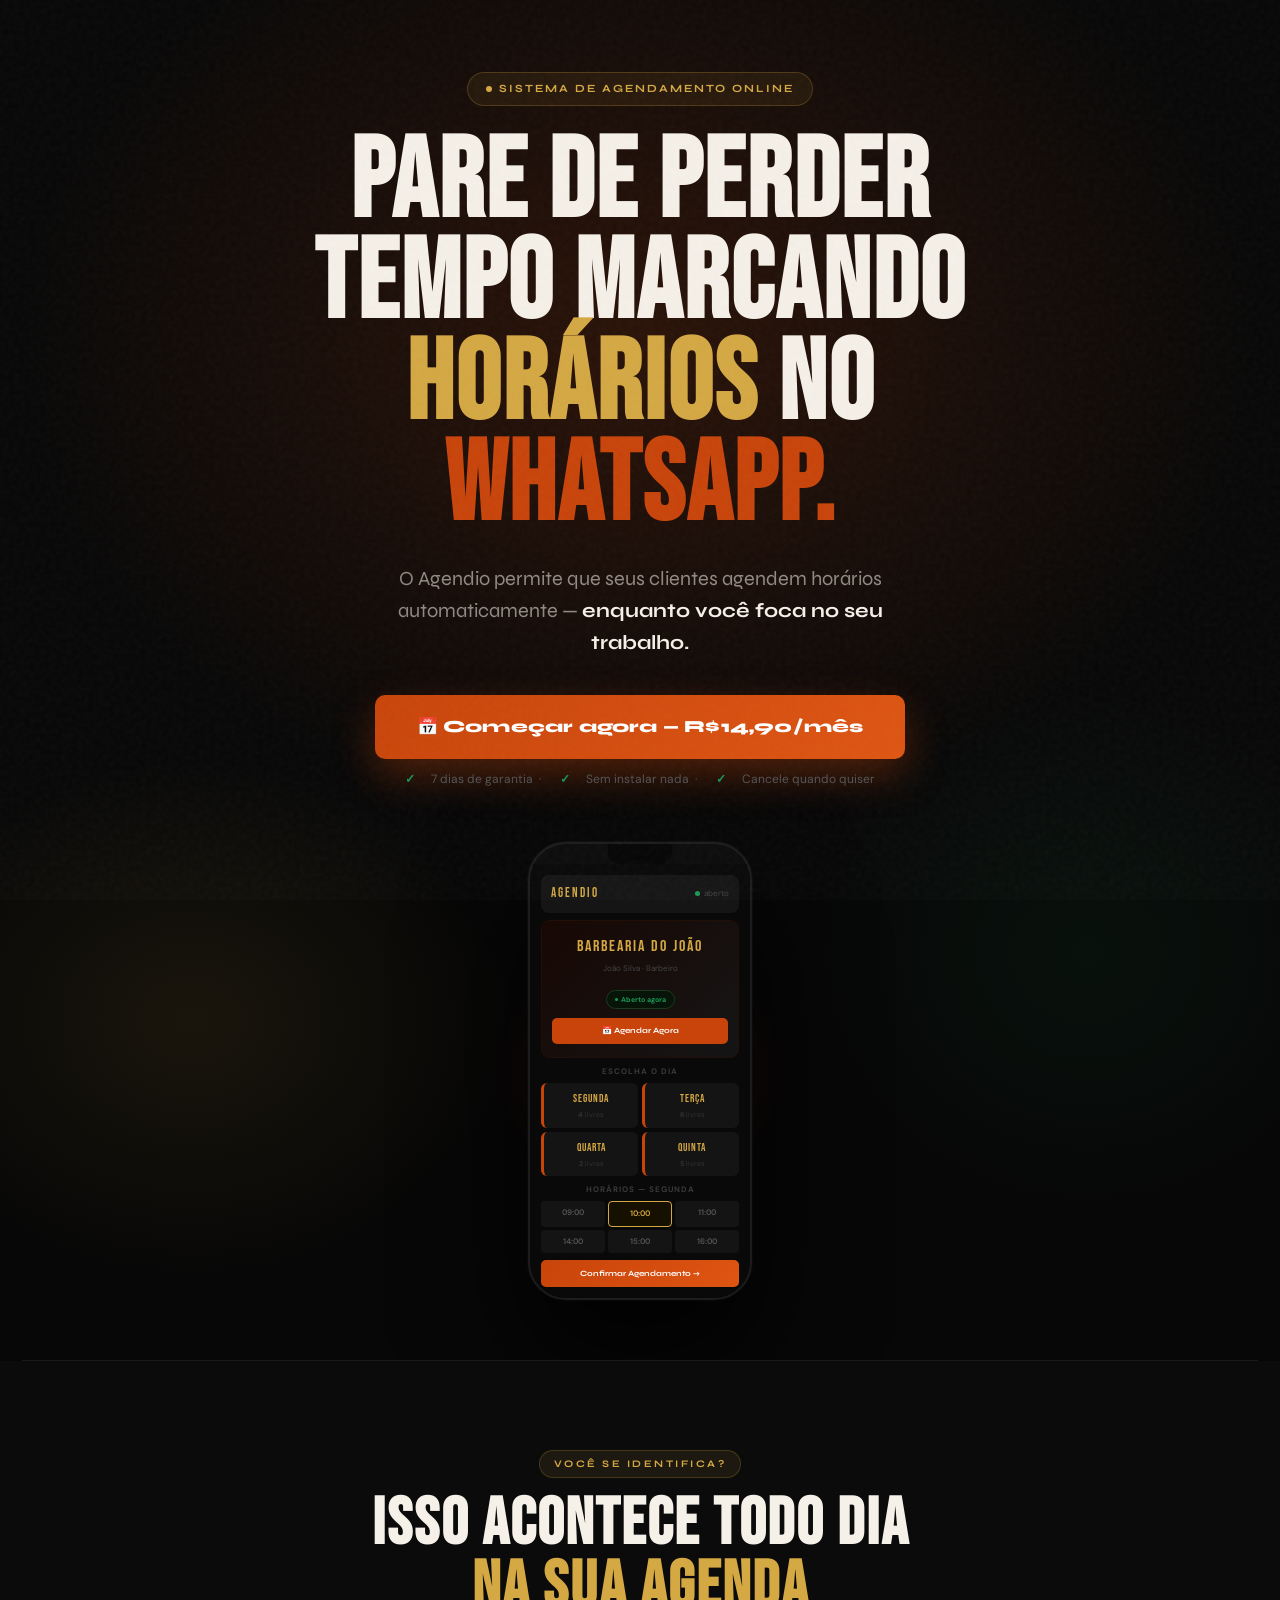
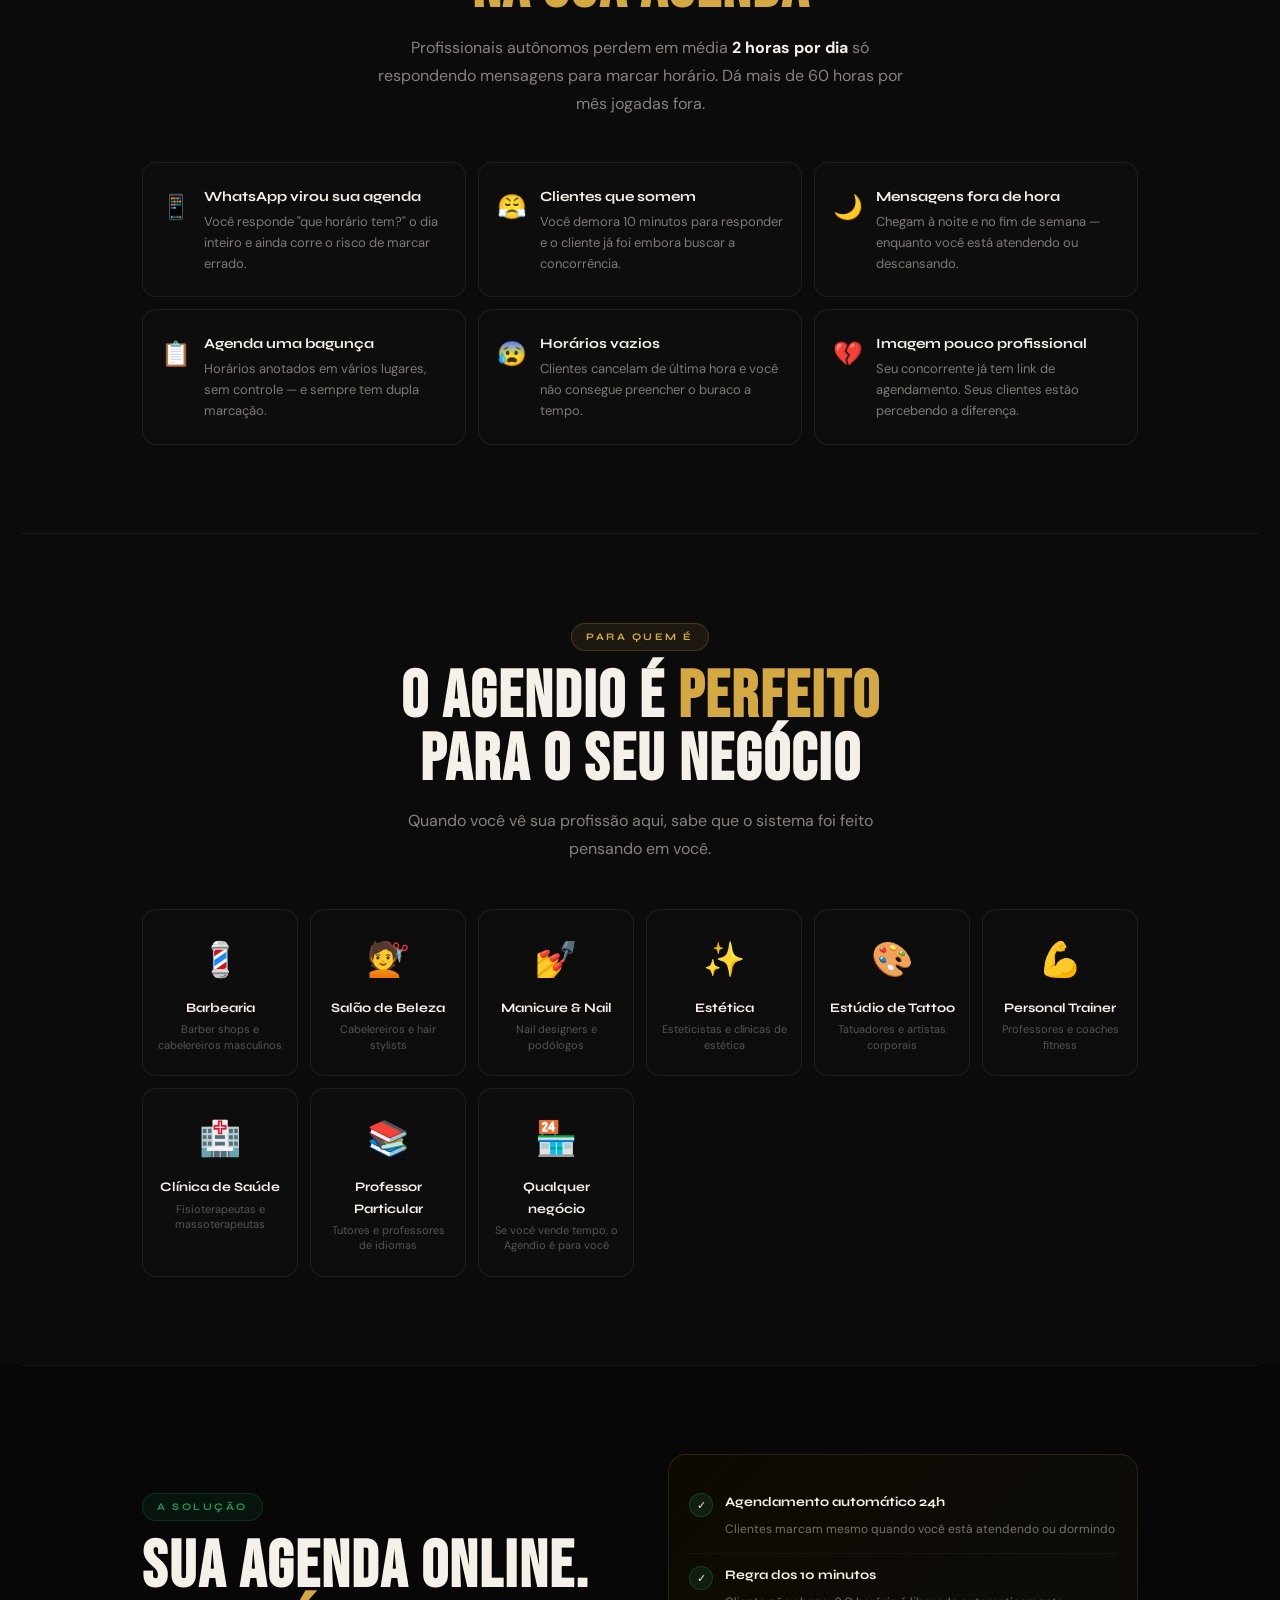
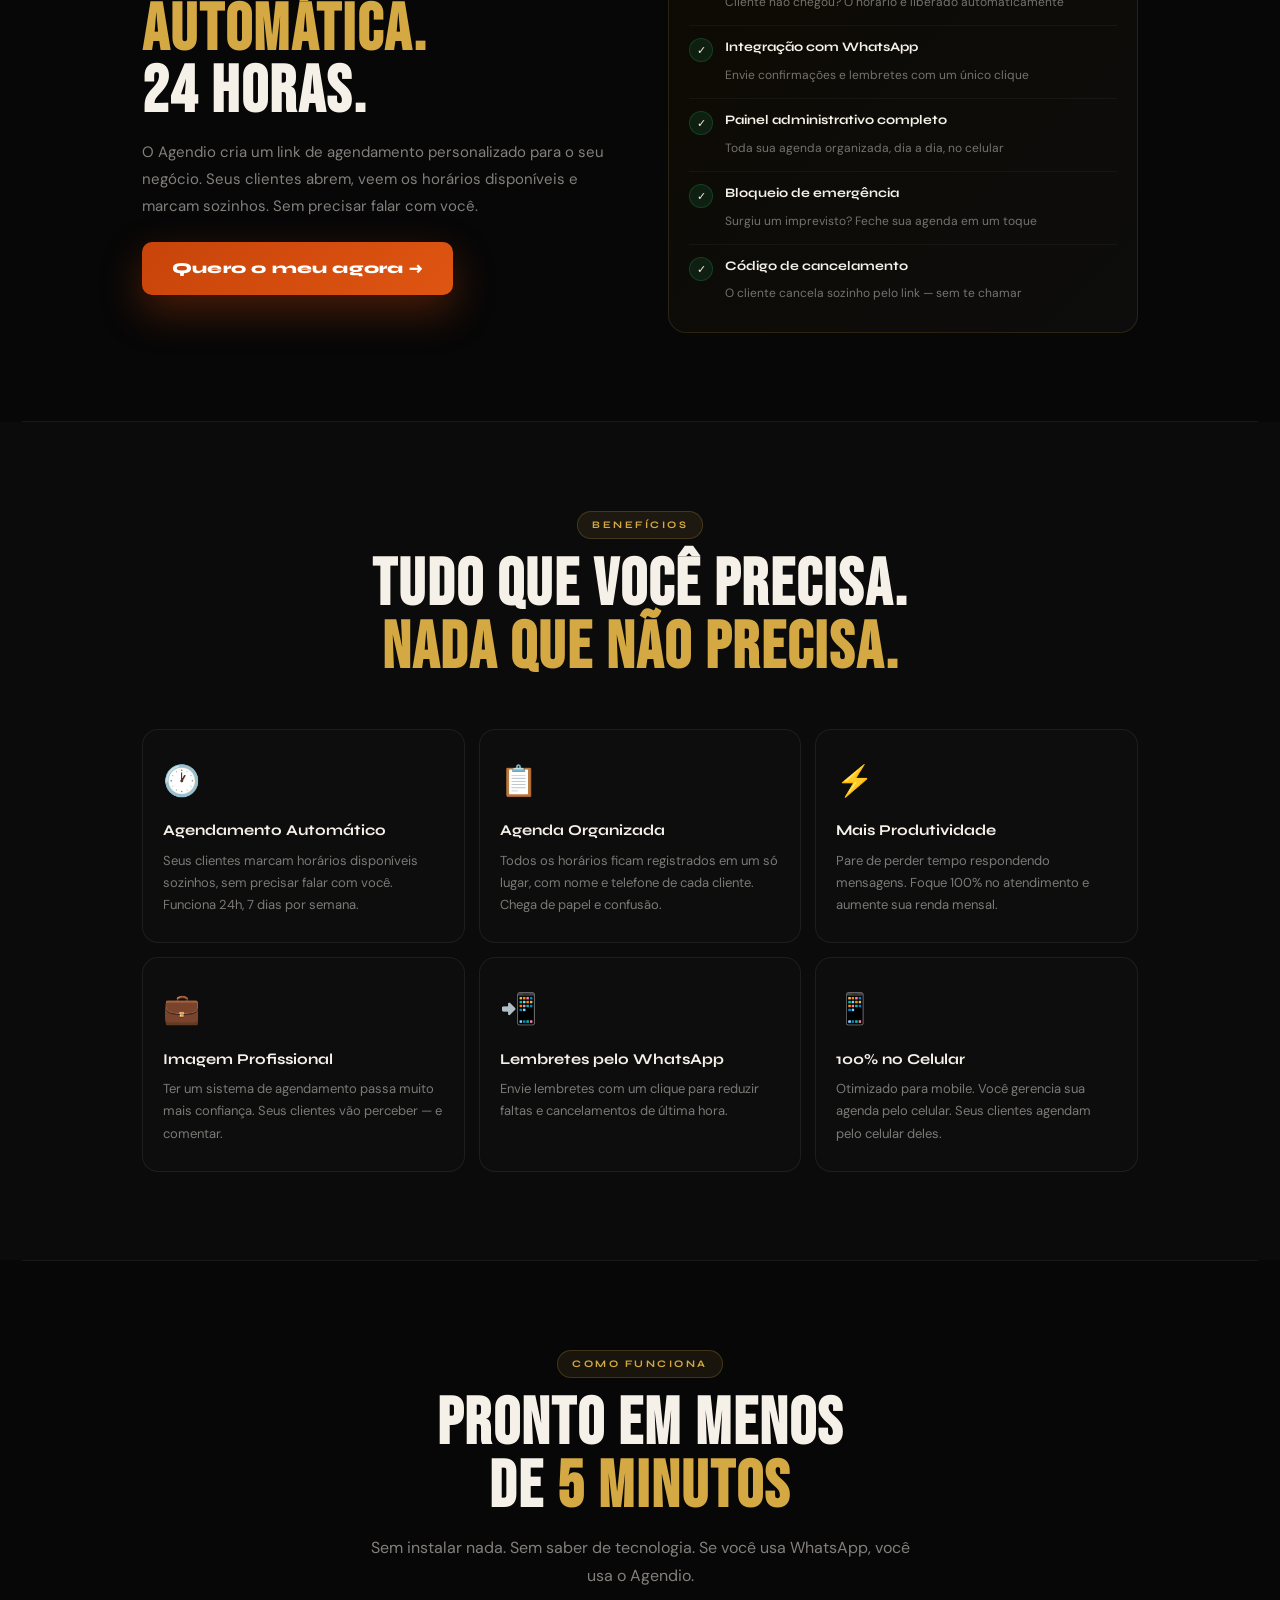
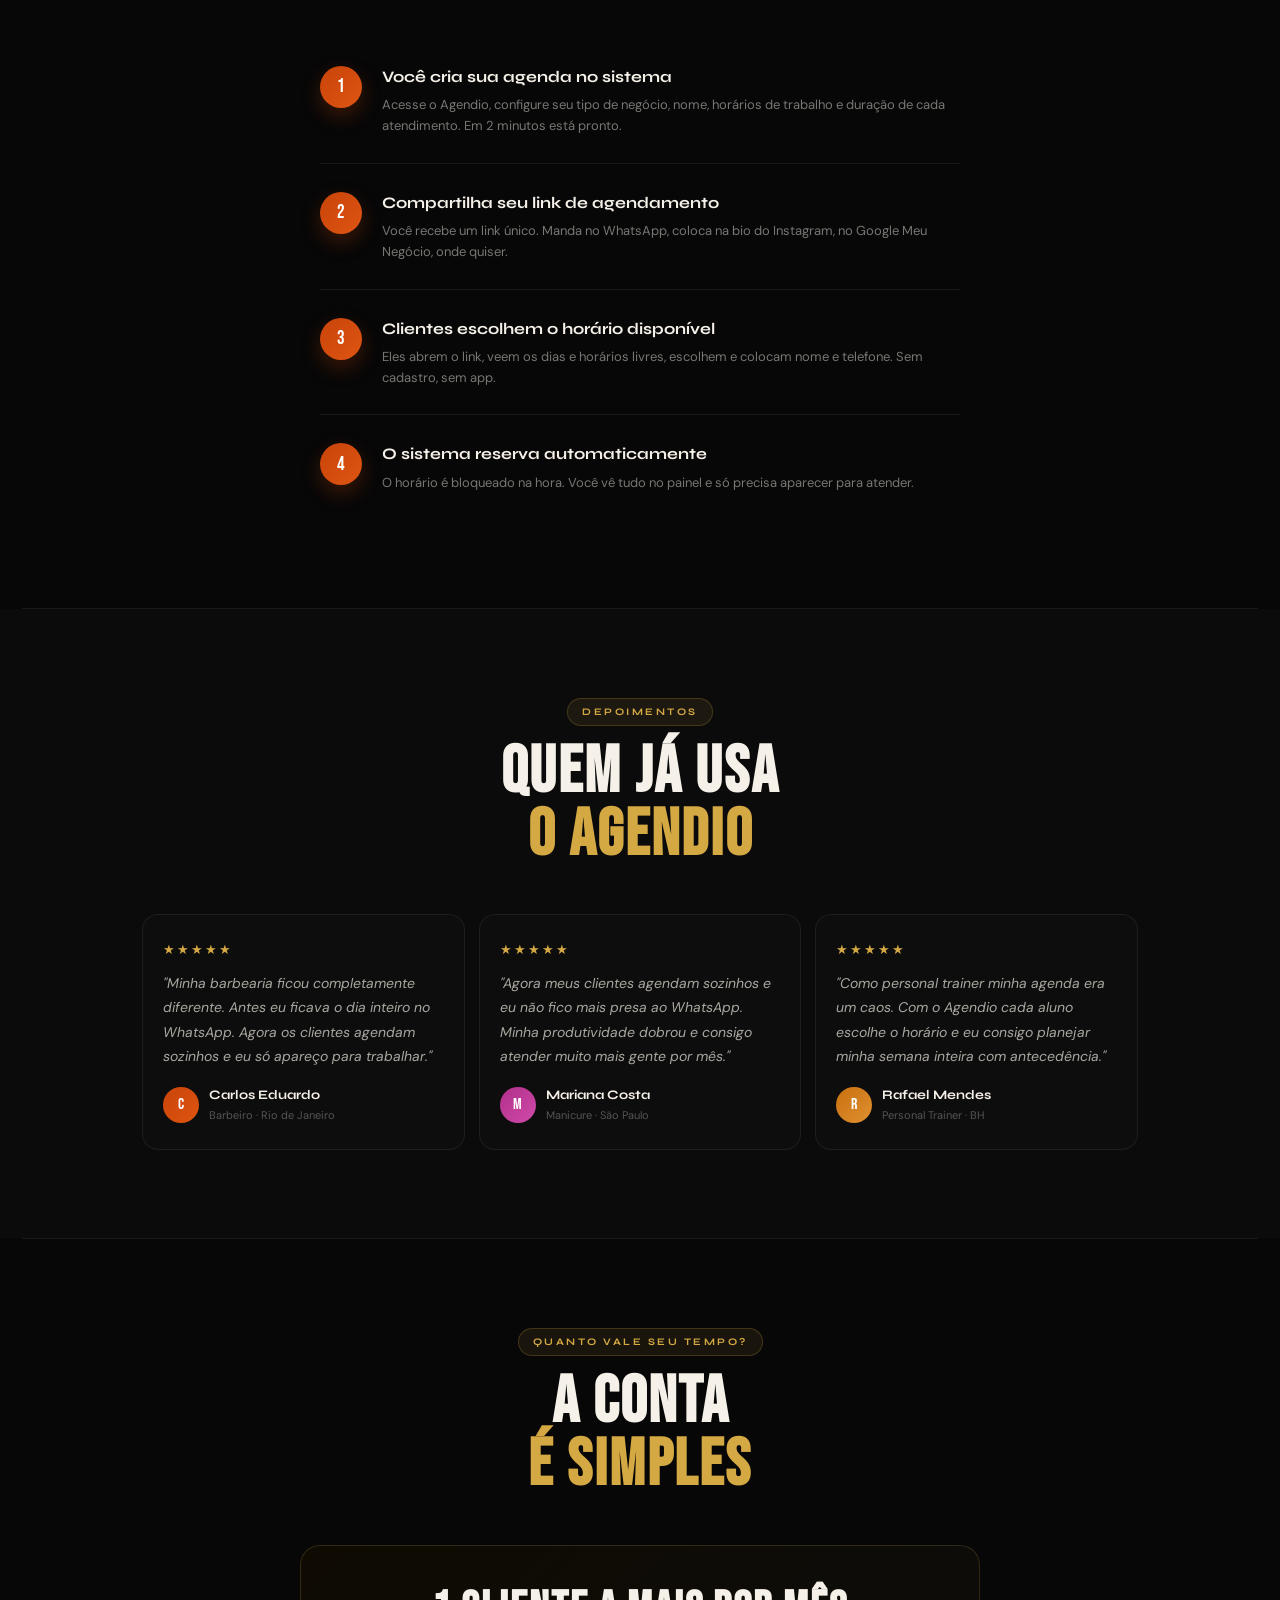
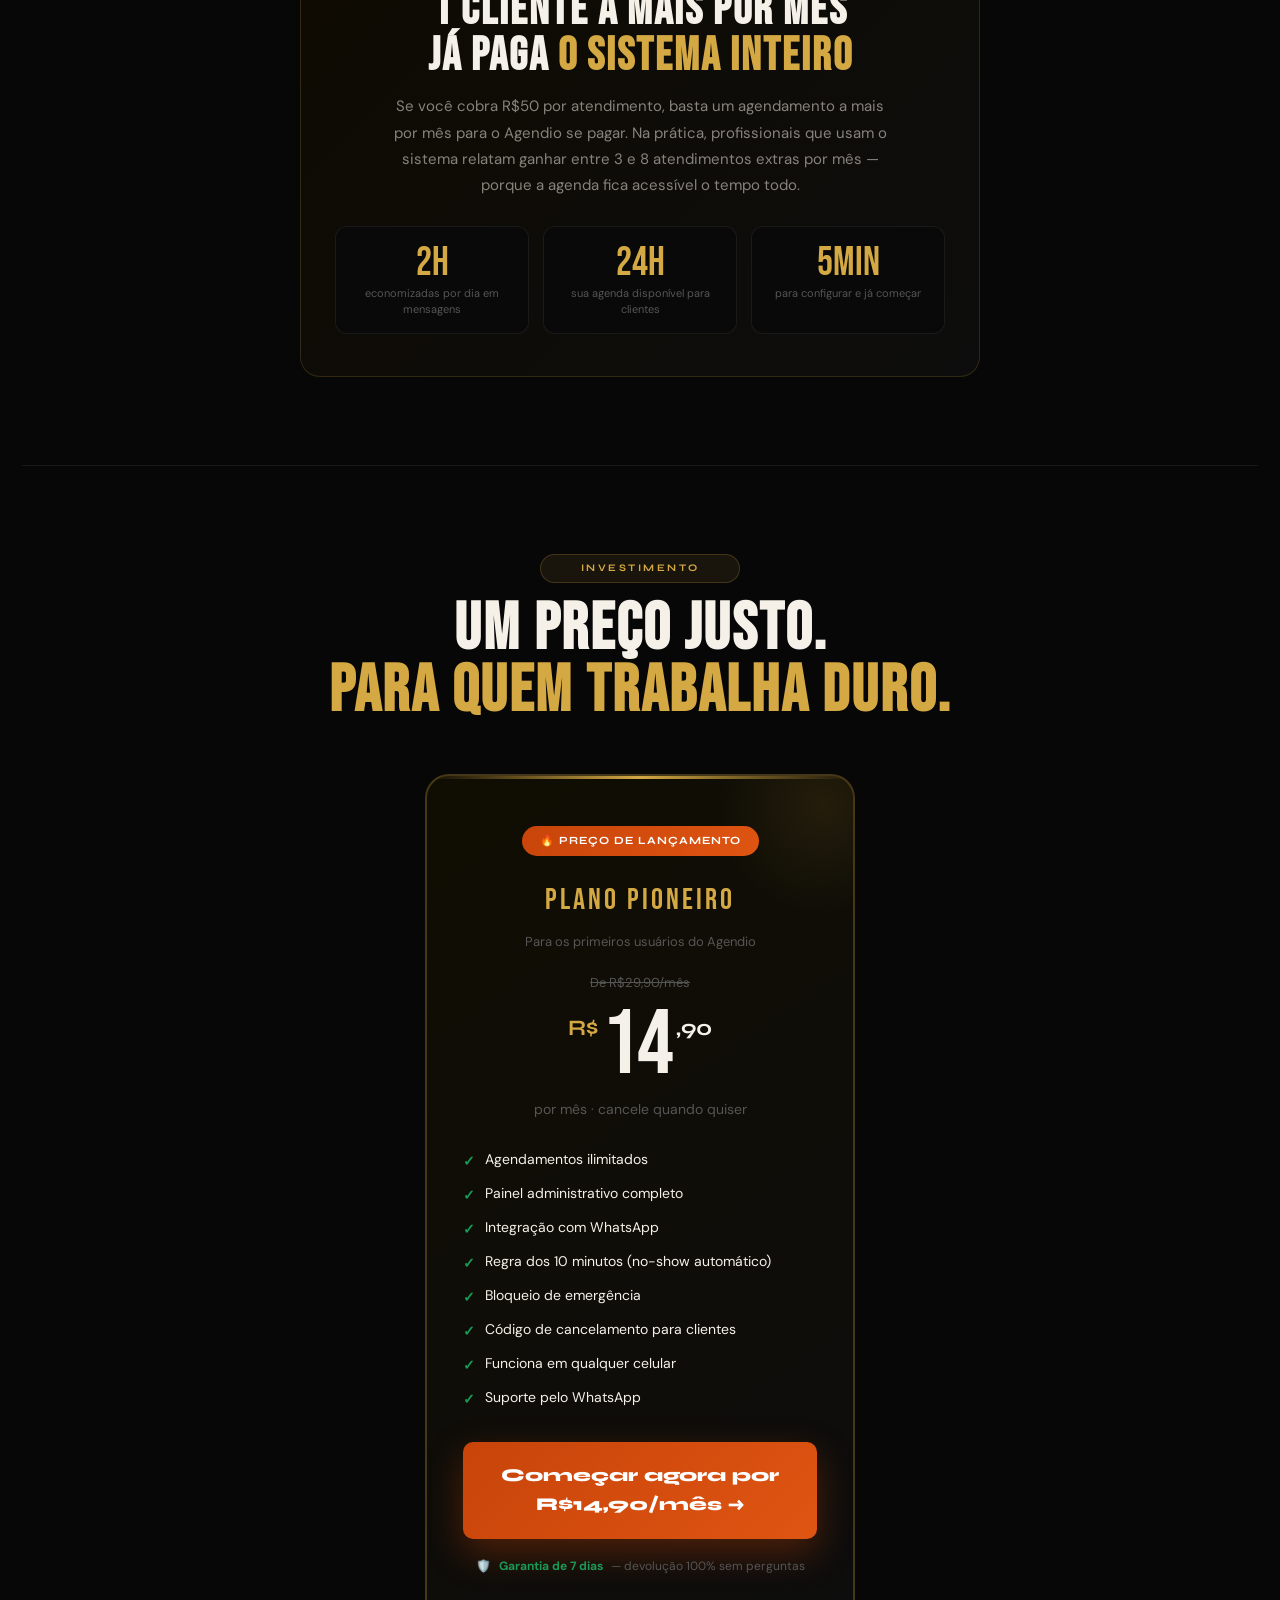
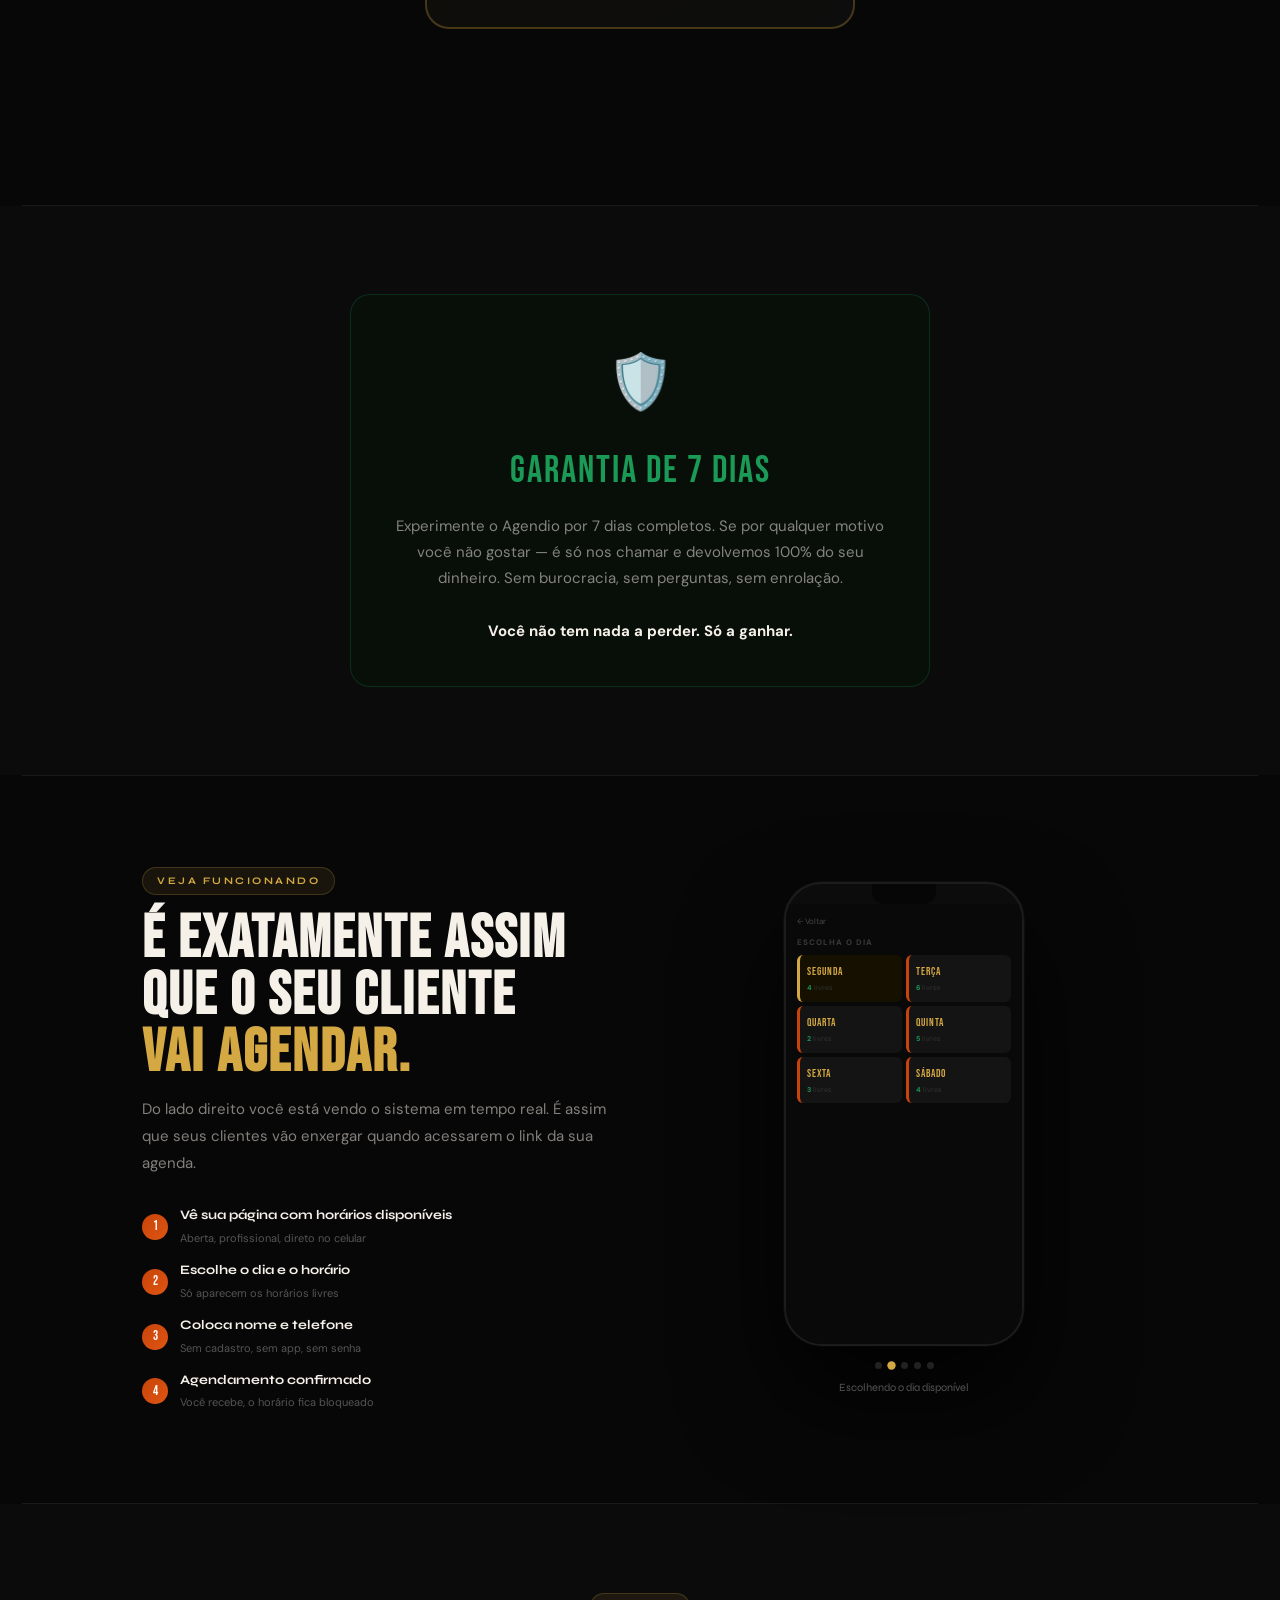
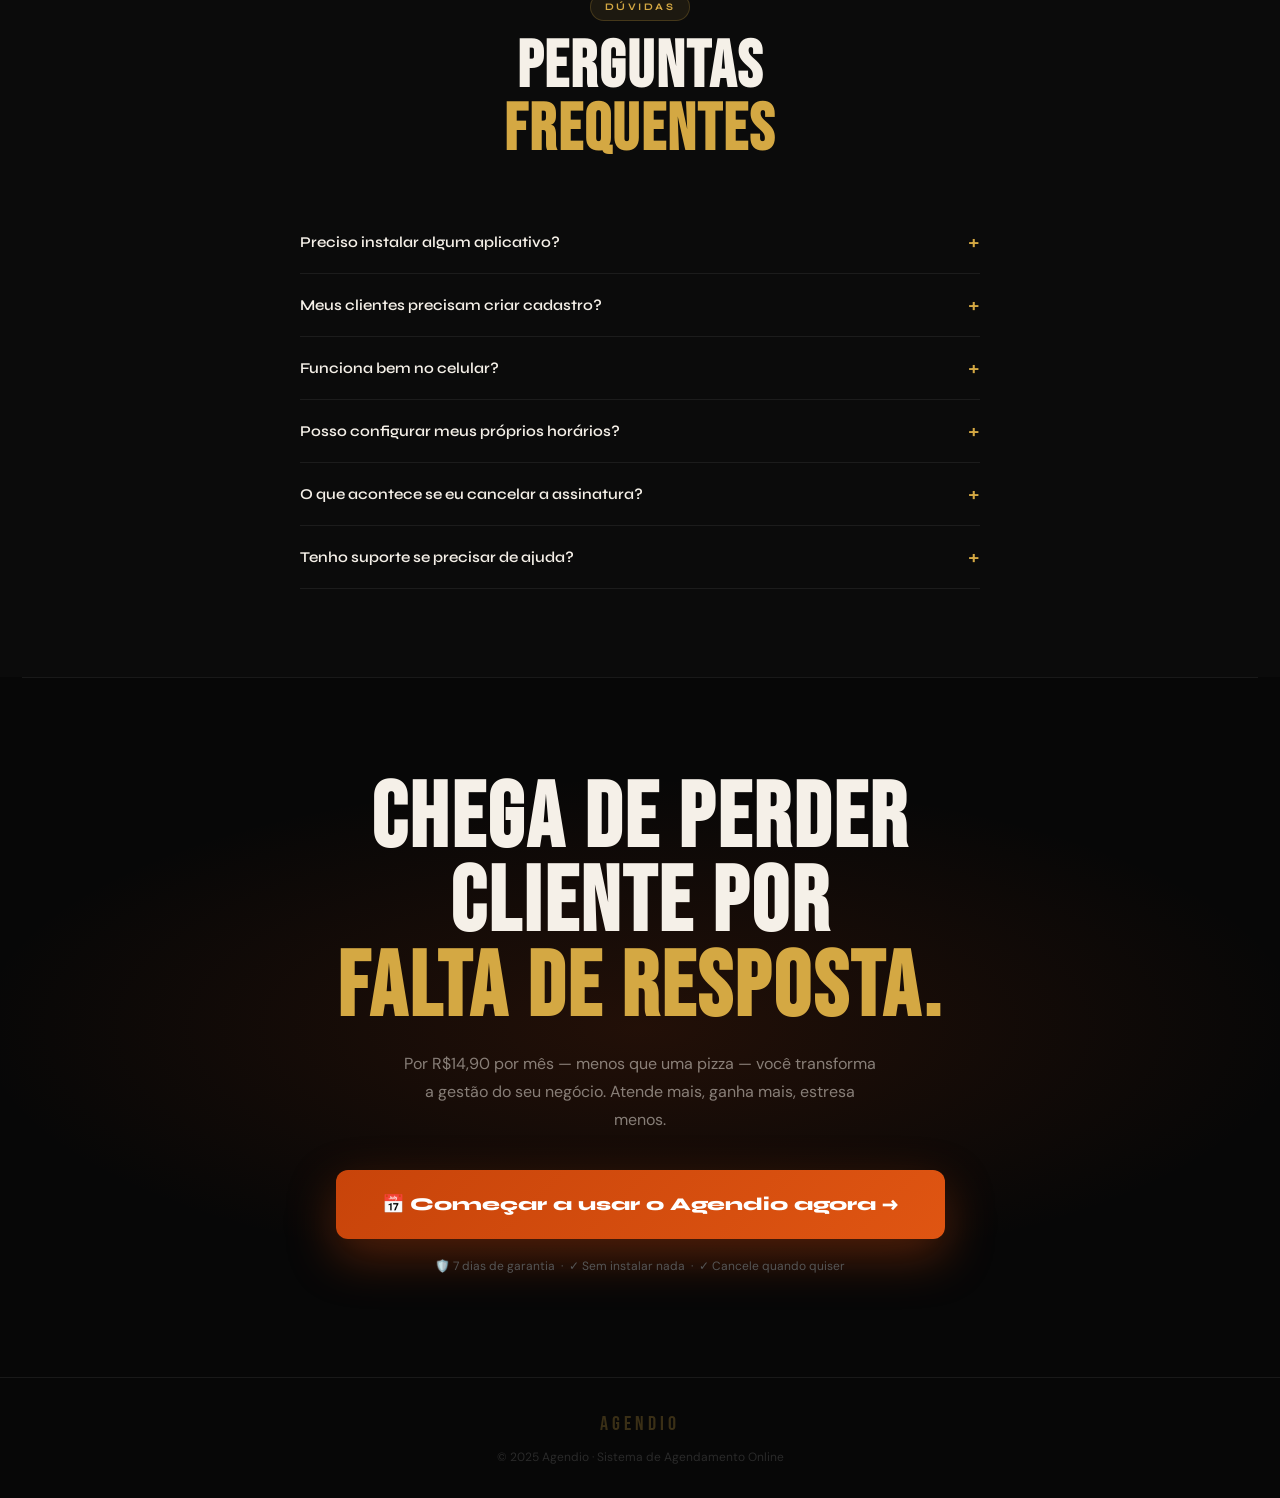
==== index.html @ 8060b711 "Add files via upload" ====
<!DOCTYPE html>
<html lang="pt-BR">
<head>
<meta charset="UTF-8">
<meta name="viewport" content="width=device-width, initial-scale=1.0">
<title>Agendio — Seus clientes agendam sozinhos. Você só atende.</title>
<meta name="description" content="Pare de perder tempo marcando horários no WhatsApp. O Agendio cria sua agenda online automática em minutos.">
<link rel="preconnect" href="https://fonts.googleapis.com">
<link rel="preconnect" href="https://fonts.gstatic.com" crossorigin>
<link href="https://fonts.googleapis.com/css2?family=Bebas+Neue&family=Syne:wght@400;600;700;800&family=DM+Sans:ital,wght@0,300;0,400;0,500;1,400&display=swap" rel="stylesheet">
<style>
/* ══════════════════════════════════════
   AGENDIO — Página de Vendas Kiwify
   Sem nav · Focada em conversão
   ══════════════════════════════════════ */
:root {
  --bg:    #070707;
  --bg2:   #0b0b0b;
  --white: #f5f0e8;
  --gold:  #d4a843;
  --rust:  #c8440a;
  --rust2: #df5512;
  --green: #1a9a56;
  --mid:   #555;
  --smoke: #101010;
  --border:rgba(255,255,255,.07);
}
*,*::before,*::after{box-sizing:border-box;margin:0;padding:0;}
html{scroll-behavior:smooth;}
body{
  font-family:'DM Sans',sans-serif;
  background:var(--bg);
  color:var(--white);
  overflow-x:hidden;
  line-height:1.65;
}

/* ── NOISE TEXTURE ── */
body::after{
  content:'';position:fixed;inset:0;
  background-image:url("data:image/svg+xml,%3Csvg viewBox='0 0 200 200' xmlns='http://www.w3.org/2000/svg'%3E%3Cfilter id='n'%3E%3CfeTurbulence type='fractalNoise' baseFrequency='.85' numOctaves='4' stitchTiles='stitch'/%3E%3C/filter%3E%3Crect width='100%25' height='100%25' filter='url(%23n)' opacity='.04'/%3E%3C/svg%3E");
  pointer-events:none;z-index:999;
}

/* ── SCROLL REVEAL ── */
.sr{opacity:0;transform:translateY(24px);transition:opacity .6s ease,transform .6s ease;}
.sr.on{opacity:1;transform:none;}
.sr-d1{transition-delay:.1s;}
.sr-d2{transition-delay:.2s;}
.sr-d3{transition-delay:.3s;}

/* ── HELPERS ── */
.c{max-width:1040px;margin:0 auto;padding:0 22px;}
.c-sm{max-width:680px;margin:0 auto;padding:0 22px;}
.divider{height:1px;background:var(--border);margin:0 22px;}
section{padding:88px 0;}
.tag{
  display:inline-block;
  font-family:'Syne',sans-serif;font-size:10px;font-weight:700;
  letter-spacing:2.5px;text-transform:uppercase;
  color:var(--gold);background:rgba(212,168,67,.09);
  border:1px solid rgba(212,168,67,.22);
  padding:5px 14px;border-radius:20px;margin-bottom:16px;
}
.tag.green{color:var(--green);background:rgba(26,154,86,.09);border-color:rgba(26,154,86,.22);}
h2.display{
  font-family:'Bebas Neue',sans-serif;
  font-size:clamp(38px,6.5vw,66px);
  letter-spacing:2px;line-height:.95;
  margin-bottom:14px;
}
h2.display em{color:var(--gold);font-style:normal;}
.sec-sub{
  font-size:16px;color:rgba(245,240,232,.52);
  line-height:1.75;max-width:540px;
}

/* ════════════════ HERO ════════════════ */
.hero{
  min-height:100vh;
  display:flex;flex-direction:column;
  align-items:center;justify-content:center;
  text-align:center;padding:72px 22px 60px;
  position:relative;overflow:hidden;
}
.hero-aura{
  position:absolute;inset:0;pointer-events:none;
  background:
    radial-gradient(ellipse 75% 55% at 50% 25%,rgba(200,68,10,.18) 0%,transparent 65%),
    radial-gradient(ellipse 45% 35% at 15% 75%,rgba(212,168,67,.09) 0%,transparent 55%),
    radial-gradient(ellipse 40% 35% at 85% 70%,rgba(26,154,86,.07) 0%,transparent 55%);
}
.hero-eyebrow{
  display:inline-flex;align-items:center;gap:7px;
  font-family:'Syne',sans-serif;font-size:11px;font-weight:700;
  letter-spacing:2px;text-transform:uppercase;color:var(--gold);
  background:rgba(212,168,67,.08);border:1px solid rgba(212,168,67,.24);
  padding:7px 18px;border-radius:30px;margin-bottom:28px;
  animation:fu .5s ease both;
}
.pulse-dot{width:6px;height:6px;border-radius:50%;background:var(--gold);animation:pd 1.6s ease-in-out infinite;}
@keyframes pd{0%,100%{opacity:1;transform:scale(1);}50%{opacity:.3;transform:scale(1.4);}}

.hero h1{
  font-family:'Bebas Neue',sans-serif;
  font-size:clamp(52px,11vw,112px);
  letter-spacing:2px;line-height:.9;
  margin-bottom:10px;
  animation:fu .5s .1s ease both;
}
.hero h1 .gold{color:var(--gold);}
.hero h1 .rust{color:var(--rust);}

.hero-sub{
  font-family:'Syne',sans-serif;
  font-size:clamp(15px,2.6vw,20px);
  color:rgba(245,240,232,.55);
  max-width:580px;margin:16px auto 36px;
  line-height:1.6;
  animation:fu .5s .2s ease both;
}

.cta-group{
  display:flex;flex-direction:column;align-items:center;gap:11px;
  animation:fu .5s .3s ease both;
}
.btn-main{
  display:inline-flex;align-items:center;gap:9px;
  background:linear-gradient(135deg,var(--rust),var(--rust2));
  color:#fff;border:none;padding:18px 42px;border-radius:10px;
  font-family:'Syne',sans-serif;font-size:17px;font-weight:800;
  cursor:pointer;text-decoration:none;transition:all .25s;
  box-shadow:0 16px 40px rgba(200,68,10,.35);letter-spacing:.2px;
}
.btn-main:hover{transform:translateY(-3px);box-shadow:0 24px 52px rgba(200,68,10,.45);}
.trust-row{
  display:flex;align-items:center;flex-wrap:wrap;justify-content:center;
  gap:6px 16px;font-size:12px;color:var(--mid);
}
.trust-row span{color:var(--green);font-weight:600;}

/* phone mockup */
.mockup-wrap{
  margin-top:52px;position:relative;
  animation:fu .6s .4s ease both;
}
.phone{
  width:224px;margin:0 auto;
  background:#0c0c0c;border-radius:38px;
  border:2px solid #1c1c1c;overflow:hidden;
  box-shadow:0 60px 120px rgba(0,0,0,.85),0 0 0 1px rgba(255,255,255,.04);
  position:relative;z-index:1;
  animation:float 4s ease-in-out infinite;
}
@keyframes float{0%,100%{transform:translateY(0);}50%{transform:translateY(-10px);}}
.p-notch{height:20px;background:#060606;border-radius:0 0 12px 12px;width:64px;margin:0 auto;}
.p-body{padding:11px;background:#090909;}
.p-head{background:#151515;border-radius:8px;padding:8px 10px;margin-bottom:7px;display:flex;justify-content:space-between;align-items:center;}
.p-logo{font-family:'Bebas Neue',sans-serif;font-size:13px;letter-spacing:2px;color:var(--gold);}
.p-status{display:flex;align-items:center;gap:4px;font-size:8px;color:#444;}
.p-sdot{width:5px;height:5px;border-radius:50%;background:var(--green);animation:pd 1.6s ease-in-out infinite;}
.p-hero{background:linear-gradient(135deg,#180804,#151515);border-radius:9px;padding:13px 10px;margin-bottom:7px;text-align:center;border:1px solid #221008;}
.p-shop{font-family:'Bebas Neue',sans-serif;font-size:16px;letter-spacing:2px;color:var(--gold);}
.p-name{font-size:8px;color:#444;margin:2px 0 8px;}
.p-badge{display:inline-flex;align-items:center;gap:3px;background:#071408;border:1px solid #1a3a20;color:var(--green);padding:3px 8px;border-radius:10px;font-size:7px;font-weight:700;margin-bottom:9px;}
.p-badge-dot{width:3px;height:3px;border-radius:50%;background:var(--green);}
.p-btn{background:var(--rust);color:#fff;border-radius:5px;padding:6px;font-size:8px;font-weight:700;text-align:center;font-family:'Syne',sans-serif;}
.p-label{font-size:8px;color:#3a3a3a;font-weight:700;letter-spacing:1px;margin-bottom:5px;}
.p-grid{display:grid;grid-template-columns:1fr 1fr;gap:4px;margin-bottom:7px;}
.p-day{background:#141414;border-radius:6px;padding:7px 6px;border-left:3px solid var(--rust);}
.p-day-name{font-family:'Bebas Neue',sans-serif;font-size:11px;letter-spacing:1px;color:var(--gold);}
.p-day-slots{font-size:7px;color:#333;margin-top:1px;}<br>.p-day-slots b{color:var(--green);}
.p-slots{display:grid;grid-template-columns:repeat(3,1fr);gap:3px;margin-bottom:7px;}
.p-slot{background:#141414;border-radius:4px;padding:5px 2px;text-align:center;font-size:8px;font-weight:600;color:#555;}
.p-slot.sel{border:1px solid var(--gold);color:var(--gold);background:#151000;}
.p-cta{background:linear-gradient(135deg,var(--rust),var(--rust2));color:#fff;border-radius:5px;padding:7px;font-size:8px;font-weight:700;text-align:center;font-family:'Syne',sans-serif;}
.mockup-glow{position:absolute;top:50%;left:50%;transform:translate(-50%,-50%);width:300px;height:300px;background:radial-gradient(circle,rgba(200,68,10,.18) 0%,transparent 70%);pointer-events:none;}
@keyframes fu{from{opacity:0;transform:translateY(22px);}to{opacity:1;transform:none;}}

/* ════════════════ PROBLEMA ════════════════ */
.prob{background:var(--bg2);}
.pain-grid{display:grid;grid-template-columns:repeat(auto-fit,minmax(290px,1fr));gap:12px;margin-top:44px;}
.pain-card{
  background:#0d0d0d;border:1px solid var(--border);border-radius:14px;
  padding:22px 18px;display:flex;align-items:flex-start;gap:13px;
  transition:all .3s;
}
.pain-card:hover{border-color:rgba(200,68,10,.25);transform:translateY(-2px);}
.pain-icon{font-size:24px;flex-shrink:0;margin-top:2px;}
.pain-title{font-family:'Syne',sans-serif;font-size:14px;font-weight:700;margin-bottom:4px;}
.pain-desc{font-size:13px;color:rgba(245,240,232,.48);line-height:1.6;}

/* ════════════════ SOLUÇÃO ════════════════ */
.sol-wrap{display:grid;grid-template-columns:1fr 1fr;gap:56px;align-items:center;}
.sol-card{background:linear-gradient(135deg,#0e0a02,#0d0d0d);border:1px solid rgba(212,168,67,.15);border-radius:18px;padding:26px 20px;}
.sol-row{display:flex;align-items:flex-start;gap:12px;padding:11px 0;border-bottom:1px solid rgba(255,255,255,.04);}
.sol-row:last-child{border:none;padding-bottom:0;}
.sol-check{width:24px;height:24px;border-radius:50%;background:rgba(26,154,86,.14);border:1px solid rgba(26,154,86,.28);display:flex;align-items:center;justify-content:center;font-size:11px;flex-shrink:0;margin-top:1px;}
.sol-item strong{display:block;font-family:'Syne',sans-serif;font-size:13px;font-weight:700;margin-bottom:2px;}
.sol-item span{font-size:12px;color:rgba(245,240,232,.45);line-height:1.5;}

/* ════════════════ BENEFÍCIOS ════════════════ */
.ben{background:var(--bg2);}
.ben-grid{display:grid;grid-template-columns:repeat(auto-fit,minmax(240px,1fr));gap:14px;margin-top:48px;}
.ben-card{
  background:#0d0d0d;border:1px solid var(--border);border-radius:16px;
  padding:26px 20px;transition:all .3s;position:relative;overflow:hidden;
}
.ben-card::before{content:'';position:absolute;top:0;left:0;right:0;height:2px;background:linear-gradient(90deg,transparent,var(--gold),transparent);opacity:0;transition:opacity .3s;}
.ben-card:hover::before{opacity:1;}
.ben-card:hover{transform:translateY(-4px);border-color:rgba(212,168,67,.15);}
.ben-icon{font-size:30px;margin-bottom:13px;}
.ben-title{font-family:'Syne',sans-serif;font-size:15px;font-weight:700;margin-bottom:7px;}
.ben-desc{font-size:13px;color:rgba(245,240,232,.48);line-height:1.7;}

/* ════════════════ COMO FUNCIONA ════════════════ */
.steps{display:flex;flex-direction:column;max-width:640px;margin:48px auto 0;}
.step{display:flex;gap:20px;padding:26px 0;border-bottom:1px solid var(--border);}
.step:last-child{border:none;}
.step-num{
  flex-shrink:0;width:42px;height:42px;border-radius:50%;
  background:linear-gradient(135deg,var(--rust),var(--rust2));
  display:flex;align-items:center;justify-content:center;
  font-family:'Bebas Neue',sans-serif;font-size:19px;color:#fff;
  box-shadow:0 8px 20px rgba(200,68,10,.28);margin-top:2px;
}
.step h4{font-family:'Syne',sans-serif;font-size:16px;font-weight:700;margin-bottom:5px;}
.step p{font-size:13px;color:rgba(245,240,232,.48);line-height:1.6;}

/* ════════════════ DEPOIMENTOS ════════════════ */
.dep{background:var(--bg2);}
.dep-grid{display:grid;grid-template-columns:repeat(auto-fit,minmax(268px,1fr));gap:14px;margin-top:46px;}
.dep-card{background:#0d0d0d;border:1px solid var(--border);border-radius:16px;padding:24px 20px;transition:all .25s;}
.dep-card:hover{border-color:rgba(212,168,67,.18);transform:translateY(-2px);}
.dep-stars{color:var(--gold);letter-spacing:2px;font-size:13px;margin-bottom:11px;}
.dep-text{font-size:14px;color:rgba(245,240,232,.68);line-height:1.75;margin-bottom:16px;font-style:italic;}
.dep-author{display:flex;align-items:center;gap:10px;}
.dep-avatar{width:36px;height:36px;border-radius:50%;display:flex;align-items:center;justify-content:center;font-family:'Bebas Neue',sans-serif;font-size:16px;color:#fff;flex-shrink:0;}
.dep-name{font-family:'Syne',sans-serif;font-size:13px;font-weight:700;}
.dep-job{font-size:11px;color:var(--mid);}

/* ════════════════ VALOR ════════════════ */
.val-box{
  background:linear-gradient(135deg,#0f0b02,#0d0d0d);
  border:1px solid rgba(212,168,67,.18);border-radius:20px;
  padding:42px 34px;max-width:680px;margin:48px auto 0;text-align:center;
}
.val-box h3{font-family:'Bebas Neue',sans-serif;font-size:clamp(28px,5vw,46px);letter-spacing:2px;line-height:1;margin-bottom:13px;}
.val-box h3 em{color:var(--gold);font-style:normal;}
.val-box p{font-size:15px;color:rgba(245,240,232,.52);line-height:1.75;max-width:500px;margin:0 auto;}
.val-stats{display:grid;grid-template-columns:repeat(3,1fr);gap:14px;margin-top:28px;}
.vstat{background:#090909;border:1px solid var(--border);border-radius:12px;padding:16px 10px;text-align:center;}
.vstat .n{font-family:'Bebas Neue',sans-serif;font-size:40px;color:var(--gold);line-height:1;}
.vstat .l{font-size:11px;color:var(--mid);margin-top:3px;line-height:1.4;}

/* ════════════════ PREÇO ════════════════ */
.price{text-align:center;}
.price-card{
  background:linear-gradient(145deg,#100d02,#0d0d0d);
  border:2px solid rgba(212,168,67,.28);border-radius:24px;
  padding:50px 36px;max-width:430px;margin:50px auto 0;
  position:relative;overflow:hidden;
}
.price-card::before{content:'';position:absolute;top:0;left:0;right:0;height:3px;background:linear-gradient(90deg,transparent,var(--gold),transparent);}
.price-card::after{content:'';position:absolute;top:-80px;right:-80px;width:220px;height:220px;border-radius:50%;background:radial-gradient(circle,rgba(212,168,67,.1) 0%,transparent 70%);}
.price-ribbon{
  display:inline-block;background:linear-gradient(135deg,var(--rust),var(--rust2));
  color:#fff;padding:6px 18px;border-radius:20px;
  font-family:'Syne',sans-serif;font-size:11px;font-weight:700;
  letter-spacing:1px;text-transform:uppercase;margin-bottom:20px;
  position:relative;z-index:1;
}
.price-name{font-family:'Bebas Neue',sans-serif;font-size:30px;letter-spacing:3px;color:var(--gold);margin-bottom:5px;position:relative;z-index:1;}
.price-desc{font-size:13px;color:var(--mid);margin-bottom:20px;position:relative;z-index:1;}
.price-old{font-size:13px;color:var(--mid);text-decoration:line-through;margin-bottom:6px;position:relative;z-index:1;}
.price-val{display:flex;align-items:flex-start;justify-content:center;gap:4px;margin-bottom:6px;position:relative;z-index:1;}
.price-cur{font-family:'Syne',sans-serif;font-size:22px;font-weight:700;color:var(--gold);margin-top:10px;}
.price-big{font-family:'Bebas Neue',sans-serif;font-size:92px;color:var(--white);line-height:1;letter-spacing:-2px;}
.price-dec{font-family:'Syne',sans-serif;font-size:22px;font-weight:700;color:var(--white);margin-top:10px;}
.price-period{font-size:14px;color:var(--mid);margin-bottom:28px;position:relative;z-index:1;}
.price-list{list-style:none;text-align:left;margin-bottom:32px;display:flex;flex-direction:column;gap:11px;position:relative;z-index:1;}
.price-list li{display:flex;align-items:flex-start;gap:10px;font-size:14px;line-height:1.5;}
.pcheck{color:var(--green);font-weight:700;flex-shrink:0;margin-top:2px;}
.btn-buy{
  display:block;width:100%;padding:19px;
  background:linear-gradient(135deg,var(--rust),var(--rust2));
  color:#fff;border:none;border-radius:10px;
  font-family:'Syne',sans-serif;font-size:18px;font-weight:800;
  cursor:pointer;text-decoration:none;transition:all .25s;
  box-shadow:0 14px 36px rgba(200,68,10,.35);text-align:center;
  position:relative;z-index:1;
}
.btn-buy:hover{transform:translateY(-3px);box-shadow:0 20px 48px rgba(200,68,10,.48);}
.price-guar{display:flex;align-items:center;justify-content:center;gap:8px;margin-top:18px;font-size:12px;color:var(--mid);position:relative;z-index:1;}
.price-guar b{color:var(--green);}

/* ════════════════ GARANTIA ════════════════ */
.guar-box{
  background:#080f09;border:1px solid rgba(26,154,86,.22);border-radius:20px;
  padding:42px 34px;max-width:580px;margin:0 auto;text-align:center;
}
.guar-icon{font-size:54px;margin-bottom:14px;}
.guar-title{font-family:'Bebas Neue',sans-serif;font-size:38px;letter-spacing:2px;color:var(--green);margin-bottom:10px;}
.guar-text{font-size:15px;color:rgba(245,240,232,.52);line-height:1.75;}

/* ════════════════ FAQ ════════════════ */
.faq{background:var(--bg2);}
.faq-list{max-width:680px;margin:48px auto 0;}
.faq-item{border-bottom:1px solid var(--border);}
.faq-q{
  width:100%;background:none;border:none;color:var(--white);
  font-family:'Syne',sans-serif;font-size:15px;font-weight:600;
  padding:20px 0;text-align:left;cursor:pointer;
  display:flex;justify-content:space-between;align-items:center;gap:16px;
}
.faq-ic{font-size:22px;color:var(--gold);flex-shrink:0;transition:transform .3s;line-height:1;}
.faq-q.open .faq-ic{transform:rotate(45deg);}
.faq-a{font-size:14px;color:rgba(245,240,232,.5);line-height:1.75;max-height:0;overflow:hidden;transition:max-height .35s ease,padding .35s;}
.faq-a.open{max-height:200px;padding-bottom:20px;}

/* ════════════════ CTA FINAL ════════════════ */
.final{
  padding:100px 22px;text-align:center;
  background:radial-gradient(ellipse 80% 55% at 50% 50%,rgba(200,68,10,.14) 0%,transparent 65%);
}
.final h2{font-family:'Bebas Neue',sans-serif;font-size:clamp(44px,9vw,92px);letter-spacing:3px;line-height:.92;margin-bottom:18px;}
.final h2 em{color:var(--gold);font-style:normal;display:block;}
.final p{font-size:16px;color:rgba(245,240,232,.5);max-width:480px;margin:0 auto 36px;line-height:1.75;}
.btn-final{
  display:inline-flex;align-items:center;gap:10px;
  background:linear-gradient(135deg,var(--rust),var(--rust2));
  color:#fff;border:none;padding:20px 46px;border-radius:12px;
  font-family:'Syne',sans-serif;font-size:18px;font-weight:800;
  cursor:pointer;text-decoration:none;transition:all .25s;
  box-shadow:0 18px 48px rgba(200,68,10,.38);
}
.btn-final:hover{transform:translateY(-3px);box-shadow:0 26px 60px rgba(200,68,10,.5);}
.final-trust{margin-top:18px;font-size:12px;color:var(--mid);}

/* ── FOOTER ── */
footer{border-top:1px solid var(--border);padding:30px 22px;text-align:center;}
.foot-logo{font-family:'Bebas Neue',sans-serif;font-size:20px;letter-spacing:4px;color:rgba(212,168,67,.25);margin-bottom:7px;}
footer p{font-size:12px;color:#2a2a2a;}

/* ── STICKY BOTTOM BAR (mobile) ── */
.sticky{
  display:none;
  position:fixed;bottom:0;left:0;right:0;z-index:500;
  background:rgba(7,7,7,.97);backdrop-filter:blur(14px);
  border-top:1px solid var(--border);
  padding:11px 18px;align-items:center;justify-content:space-between;gap:10px;
}
.sticky-left strong{display:block;font-family:'Syne',sans-serif;font-size:14px;color:var(--gold);}
.sticky-left span{font-size:11px;color:var(--mid);}
.sticky .btn-buy{width:auto;font-size:14px;padding:12px 22px;box-shadow:none;}

@media(max-width:780px){
  .sol-wrap{grid-template-columns:1fr;gap:30px;}
  .val-stats{grid-template-columns:1fr;}
  .sticky{display:flex;}
  .ben-grid{grid-template-columns:1fr;}
  .dep-grid{grid-template-columns:1fr;}
  .pain-grid{grid-template-columns:1fr;}
  section{padding:66px 0;}
  .price-card{padding:32px 18px;}
  .guar-box{padding:28px 18px;}
  .val-box{padding:28px 18px;}
  .hero{padding-bottom:96px;}
}
@media(max-width:480px){
  .val-stats{grid-template-columns:1fr 1fr;}
}

/* ════════════════ PARA QUEM É ════════════════ */
.forquem{background:var(--bg2);}
.forquem-grid{
  display:grid;grid-template-columns:repeat(auto-fit,minmax(150px,1fr));
  gap:12px;margin-top:46px;
}
.fq-card{
  background:#0d0d0d;border:1px solid var(--border);border-radius:14px;
  padding:22px 14px;text-align:center;
  transition:all .3s;cursor:default;position:relative;overflow:hidden;
}
.fq-card::before{
  content:'';position:absolute;inset:0;
  background:linear-gradient(135deg,rgba(212,168,67,.06),transparent);
  opacity:0;transition:opacity .3s;
}
.fq-card:hover::before{opacity:1;}
.fq-card:hover{border-color:rgba(212,168,67,.28);transform:translateY(-4px);}
.fq-icon{font-size:34px;margin-bottom:10px;}
.fq-label{font-family:'Syne',sans-serif;font-size:13px;font-weight:700;margin-bottom:3px;}
.fq-sub{font-size:11px;color:var(--mid);line-height:1.4;}

/* ════════════════ DEMO MOCKUP ════════════════ */
.demo{padding:90px 0;}
.demo-inner{
  display:grid;grid-template-columns:1fr 1fr;
  gap:60px;align-items:center;
}
.demo-text .tag{margin-bottom:16px;}
.demo-text h2{font-family:'Bebas Neue',sans-serif;font-size:clamp(36px,5.5vw,60px);letter-spacing:2px;line-height:.95;margin-bottom:14px;}
.demo-text h2 em{color:var(--gold);font-style:normal;}
.demo-text p{font-size:15px;color:rgba(245,240,232,.52);line-height:1.8;margin-bottom:28px;}
.demo-steps-mini{display:flex;flex-direction:column;gap:12px;}
.dsm{display:flex;align-items:center;gap:12px;font-size:13px;}
.dsm-num{
  flex-shrink:0;width:26px;height:26px;border-radius:50%;
  background:linear-gradient(135deg,var(--rust),var(--rust2));
  display:flex;align-items:center;justify-content:center;
  font-family:'Bebas Neue',sans-serif;font-size:13px;color:#fff;
}
.dsm-text strong{display:block;font-family:'Syne',sans-serif;font-size:13px;font-weight:700;}
.dsm-text span{font-size:11px;color:var(--mid);}

/* animated demo phone */
.demo-phone-wrap{position:relative;}
.demo-phone{
  width:240px;margin:0 auto;
  background:#0c0c0c;border-radius:38px;
  border:2px solid #1c1c1c;overflow:hidden;
  box-shadow:0 50px 100px rgba(0,0,0,.8),0 0 0 1px rgba(255,255,255,.04);
}
.demo-phone .p-notch{height:20px;background:#060606;border-radius:0 0 12px 12px;width:64px;margin:0 auto;}
.demo-phone .p-body{padding:11px;background:#090909;min-height:400px;position:relative;}

/* screens that animate in/out */
.dscreen{
  position:absolute;inset:11px;
  opacity:0;transition:opacity .5s ease;
  pointer-events:none;
}
.dscreen.active{opacity:1;pointer-events:auto;}

/* screen 1 — landing do cliente */
.ds1-head{background:#151515;border-radius:8px;padding:8px 10px;margin-bottom:8px;display:flex;justify-content:space-between;align-items:center;}
.ds1-logo{font-family:'Bebas Neue',sans-serif;font-size:13px;letter-spacing:2px;color:var(--gold);}
.ds1-hero{background:linear-gradient(135deg,#180804,#151515);border-radius:9px;padding:14px 10px;margin-bottom:8px;text-align:center;border:1px solid #220f08;}
.ds1-shop{font-family:'Bebas Neue',sans-serif;font-size:15px;letter-spacing:2px;color:var(--gold);}
.ds1-name{font-size:8px;color:#444;margin:2px 0 7px;}
.ds1-open{display:inline-flex;align-items:center;gap:3px;background:#071408;border:1px solid #1a3a20;color:var(--green);padding:3px 8px;border-radius:10px;font-size:7px;font-weight:700;margin-bottom:8px;}
.ds1-open-dot{width:3px;height:3px;border-radius:50%;background:var(--green);animation:pd 1.6s ease-in-out infinite;}
.ds1-btn{background:var(--rust);color:#fff;border-radius:5px;padding:7px;font-size:9px;font-weight:700;text-align:center;font-family:'Syne',sans-serif;}
.ds1-strip{display:grid;grid-template-columns:repeat(3,1fr);gap:4px;margin-bottom:8px;}
.ds1-strip-item{background:#111;border-radius:5px;padding:5px 3px;text-align:center;}
.ds1-strip-day{font-size:8px;font-weight:700;color:var(--white);margin-bottom:1px;}
.ds1-strip-cnt{font-size:7px;color:#444;}

/* screen 2 — escolha do dia */
.ds2-label{font-size:8px;color:#3a3a3a;font-weight:700;letter-spacing:1px;margin-bottom:6px;}
.ds2-grid{display:grid;grid-template-columns:1fr 1fr;gap:4px;margin-bottom:8px;}
.ds2-day{background:#141414;border-radius:6px;padding:8px 7px;border-left:3px solid var(--rust);}
.ds2-day.highlight{border-color:var(--gold);background:#151000;}
.ds2-day-name{font-family:'Bebas Neue',sans-serif;font-size:11px;letter-spacing:1px;color:var(--gold);}
.ds2-day-cnt{font-size:7px;color:#333;margin-top:1px;}
.ds2-day-cnt b{color:var(--green);}

/* screen 3 — escolha do horário */
.ds3-back{font-size:8px;color:#444;margin-bottom:6px;}
.ds3-title{font-family:'Bebas Neue',sans-serif;font-size:13px;letter-spacing:1px;color:var(--gold);margin-bottom:5px;}
.ds3-grid{display:grid;grid-template-columns:repeat(3,1fr);gap:3px;margin-bottom:7px;}
.ds3-slot{background:#141414;border-radius:4px;padding:6px 2px;text-align:center;font-size:8px;font-weight:600;color:#555;transition:all .3s;}
.ds3-slot.sel{border:1px solid var(--gold);color:var(--gold);background:#151000;}
.ds3-slot.pulse-sel{animation:slot-pulse .6s ease;}
@keyframes slot-pulse{0%{transform:scale(1);}50%{transform:scale(1.1);}100%{transform:scale(1);}}
.ds3-btn{background:linear-gradient(135deg,var(--rust),var(--rust2));color:#fff;border-radius:5px;padding:7px;font-size:9px;font-weight:700;text-align:center;font-family:'Syne',sans-serif;}

/* screen 4 — formulário */
.ds4-back{font-size:8px;color:#444;margin-bottom:6px;}
.ds4-summary{background:#151515;border-left:3px solid var(--rust);border-radius:5px;padding:7px 8px;margin-bottom:9px;font-size:8px;line-height:1.7;color:#888;}
.ds4-summary b{color:var(--white);}
.ds4-field{margin-bottom:7px;}
.ds4-label{font-size:7px;color:#444;text-transform:uppercase;letter-spacing:1px;margin-bottom:3px;}
.ds4-input{background:#151515;border:1px solid #2a2a2a;border-radius:4px;padding:6px 7px;font-size:8px;color:var(--white);width:100%;}
.ds4-input.filled{border-color:rgba(212,168,67,.4);color:var(--white);}
.ds4-btn{background:linear-gradient(135deg,var(--rust),var(--rust2));color:#fff;border-radius:5px;padding:7px;font-size:9px;font-weight:700;text-align:center;font-family:'Syne',sans-serif;margin-top:4px;}

/* screen 5 — sucesso */
.ds5-icon{text-align:center;font-size:32px;margin:10px 0 6px;}
.ds5-title{font-family:'Bebas Neue',sans-serif;font-size:18px;letter-spacing:2px;text-align:center;margin-bottom:3px;}
.ds5-sub{font-size:8px;color:#555;text-align:center;margin-bottom:10px;}
.ds5-card{background:#0f1a12;border:1px solid rgba(26,154,86,.25);border-radius:7px;padding:9px 10px;}
.ds5-row{display:flex;justify-content:space-between;padding:4px 0;border-bottom:1px solid #1a1a1a;font-size:8px;}
.ds5-row:last-child{border:none;}
.ds5-row span:first-child{color:#444;}
.ds5-row span:last-child{font-weight:700;}
.ds5-code-box{background:#0a0a0a;border:1px solid #222;border-radius:5px;padding:7px;text-align:center;margin-top:9px;}
.ds5-code{font-family:'Bebas Neue',sans-serif;font-size:22px;letter-spacing:5px;color:var(--gold);}
.ds5-code-label{font-size:7px;color:#333;}

/* progress dots */
.demo-dots{display:flex;justify-content:center;gap:6px;margin-top:16px;}
.demo-dot{width:7px;height:7px;border-radius:50%;background:#222;transition:all .3s;cursor:pointer;}
.demo-dot.active{background:var(--gold);transform:scale(1.2);}

/* screen label */
.demo-screen-label{
  text-align:center;margin-top:10px;
  font-size:11px;color:var(--mid);font-family:'Syne',sans-serif;
  min-height:16px;transition:all .3s;
}

@media(max-width:780px){
  .demo-inner{grid-template-columns:1fr;gap:32px;}
  .demo-phone{width:210px;}
  .forquem-grid{grid-template-columns:repeat(3,1fr);}
}
@media(max-width:420px){
  .forquem-grid{grid-template-columns:repeat(2,1fr);}
}
</style>
</head>
<body>

<!-- ══════════════════════════
     1. HERO
══════════════════════════ -->
<section class="hero">
  <div class="hero-aura"></div>

  <div class="hero-eyebrow">
    <div class="pulse-dot"></div>
    Sistema de agendamento online
  </div>

  <h1>
    Pare de perder<br>
    tempo marcando<br>
    <span class="gold">horários</span> no<br>
    <span class="rust">WhatsApp.</span>
  </h1>

  <p class="hero-sub">
    O Agendio permite que seus clientes agendem horários automaticamente — <strong style="color:var(--white);">enquanto você foca no seu trabalho.</strong>
  </p>

  <div class="cta-group">
    <a href="https://pay.kiwify.com.br/oRpQmq7" class="btn-main">
      📅 Começar agora — R$14,90/mês
    </a>
    <div class="trust-row">
      <span>✓</span> 7 dias de garantia
      &nbsp;·&nbsp;
      <span>✓</span> Sem instalar nada
      &nbsp;·&nbsp;
      <span>✓</span> Cancele quando quiser
    </div>
  </div>

  <!-- Mockup -->
  <div class="mockup-wrap">
    <div class="mockup-glow"></div>
    <div class="phone">
      <div class="p-notch"></div>
      <div class="p-body">
        <div class="p-head">
          <div class="p-logo">Agendio</div>
          <div class="p-status"><div class="p-sdot"></div>aberto</div>
        </div>
        <div class="p-hero">
          <div class="p-shop">Barbearia do João</div>
          <div class="p-name">João Silva · Barbeiro</div>
          <div class="p-badge"><div class="p-badge-dot"></div>Aberto agora</div>
          <div class="p-btn">📅 Agendar Agora</div>
        </div>
        <div class="p-label">ESCOLHA O DIA</div>
        <div class="p-grid">
          <div class="p-day"><div class="p-day-name">Segunda</div><div class="p-day-slots"><b>4</b> livres</div></div>
          <div class="p-day"><div class="p-day-name">Terça</div><div class="p-day-slots"><b>6</b> livres</div></div>
          <div class="p-day"><div class="p-day-name">Quarta</div><div class="p-day-slots"><b>2</b> livres</div></div>
          <div class="p-day"><div class="p-day-name">Quinta</div><div class="p-day-slots"><b>5</b> livres</div></div>
        </div>
        <div class="p-label">HORÁRIOS — SEGUNDA</div>
        <div class="p-slots">
          <div class="p-slot">09:00</div>
          <div class="p-slot sel">10:00</div>
          <div class="p-slot">11:00</div>
          <div class="p-slot">14:00</div>
          <div class="p-slot">15:00</div>
          <div class="p-slot">16:00</div>
        </div>
        <div class="p-cta">Confirmar Agendamento →</div>
      </div>
    </div>
  </div>
</section>

<div class="divider"></div>

<!-- ══════════════════════════
     2. PROBLEMA
══════════════════════════ -->
<section class="prob">
  <div class="c">
    <div class="sr" style="text-align:center;">
      <div class="tag">Você se identifica?</div>
      <h2 class="display">Isso acontece todo dia<br><em>na sua agenda</em></h2>
      <p class="sec-sub" style="margin:0 auto 0;">Profissionais autônomos perdem em média <strong style="color:var(--white);">2 horas por dia</strong> só respondendo mensagens para marcar horário. Dá mais de 60 horas por mês jogadas fora.</p>
    </div>
    <div class="pain-grid">
      <div class="pain-card sr sr-d1">
        <div class="pain-icon">📱</div>
        <div>
          <div class="pain-title">WhatsApp virou sua agenda</div>
          <div class="pain-desc">Você responde "que horário tem?" o dia inteiro e ainda corre o risco de marcar errado.</div>
        </div>
      </div>
      <div class="pain-card sr sr-d2">
        <div class="pain-icon">😤</div>
        <div>
          <div class="pain-title">Clientes que somem</div>
          <div class="pain-desc">Você demora 10 minutos para responder e o cliente já foi embora buscar a concorrência.</div>
        </div>
      </div>
      <div class="pain-card sr sr-d3">
        <div class="pain-icon">🌙</div>
        <div>
          <div class="pain-title">Mensagens fora de hora</div>
          <div class="pain-desc">Chegam à noite e no fim de semana — enquanto você está atendendo ou descansando.</div>
        </div>
      </div>
      <div class="pain-card sr sr-d1">
        <div class="pain-icon">📋</div>
        <div>
          <div class="pain-title">Agenda uma bagunça</div>
          <div class="pain-desc">Horários anotados em vários lugares, sem controle — e sempre tem dupla marcação.</div>
        </div>
      </div>
      <div class="pain-card sr sr-d2">
        <div class="pain-icon">😰</div>
        <div>
          <div class="pain-title">Horários vazios</div>
          <div class="pain-desc">Clientes cancelam de última hora e você não consegue preencher o buraco a tempo.</div>
        </div>
      </div>
      <div class="pain-card sr sr-d3">
        <div class="pain-icon">💔</div>
        <div>
          <div class="pain-title">Imagem pouco profissional</div>
          <div class="pain-desc">Seu concorrente já tem link de agendamento. Seus clientes estão percebendo a diferença.</div>
        </div>
      </div>
    </div>
  </div>
</section>

<div class="divider"></div>

<!-- ══════════════════════════
     PARA QUEM É
══════════════════════════ -->
<section class="forquem">
  <div class="c">
    <div class="sr" style="text-align:center;">
      <div class="tag">Para quem é</div>
      <h2 class="display">O Agendio é <em>perfeito</em><br>para o seu negócio</h2>
      <p class="sec-sub" style="margin:0 auto;">Quando você vê sua profissão aqui, sabe que o sistema foi feito pensando em você.</p>
    </div>
    <div class="forquem-grid">
      <div class="fq-card sr sr-d1">
        <div class="fq-icon">💈</div>
        <div class="fq-label">Barbearia</div>
        <div class="fq-sub">Barber shops e cabelereiros masculinos</div>
      </div>
      <div class="fq-card sr sr-d2">
        <div class="fq-icon">💇</div>
        <div class="fq-label">Salão de Beleza</div>
        <div class="fq-sub">Cabelereiros e hair stylists</div>
      </div>
      <div class="fq-card sr sr-d3">
        <div class="fq-icon">💅</div>
        <div class="fq-label">Manicure & Nail</div>
        <div class="fq-sub">Nail designers e podólogos</div>
      </div>
      <div class="fq-card sr sr-d1">
        <div class="fq-icon">✨</div>
        <div class="fq-label">Estética</div>
        <div class="fq-sub">Esteticistas e clínicas de estética</div>
      </div>
      <div class="fq-card sr sr-d2">
        <div class="fq-icon">🎨</div>
        <div class="fq-label">Estúdio de Tattoo</div>
        <div class="fq-sub">Tatuadores e artistas corporais</div>
      </div>
      <div class="fq-card sr sr-d3">
        <div class="fq-icon">💪</div>
        <div class="fq-label">Personal Trainer</div>
        <div class="fq-sub">Professores e coaches fitness</div>
      </div>
      <div class="fq-card sr sr-d1">
        <div class="fq-icon">🏥</div>
        <div class="fq-label">Clínica de Saúde</div>
        <div class="fq-sub">Fisioterapeutas e massoterapeutas</div>
      </div>
      <div class="fq-card sr sr-d2">
        <div class="fq-icon">📚</div>
        <div class="fq-label">Professor Particular</div>
        <div class="fq-sub">Tutores e professores de idiomas</div>
      </div>
      <div class="fq-card sr sr-d3">
        <div class="fq-icon">🏪</div>
        <div class="fq-label">Qualquer negócio</div>
        <div class="fq-sub">Se você vende tempo, o Agendio é para você</div>
      </div>
    </div>
  </div>
</section>

<div class="divider"></div>

<!-- ══════════════════════════
     3. SOLUÇÃO
══════════════════════════ -->
<section>
  <div class="c">
    <div class="sol-wrap">
      <div class="sr">
        <div class="tag green">A solução</div>
        <h2 class="display">Sua agenda online.<br><em>Automática.</em><br>24 horas.</h2>
        <p style="font-size:15px;color:rgba(245,240,232,.52);line-height:1.8;margin-bottom:22px;">O Agendio cria um link de agendamento personalizado para o seu negócio. Seus clientes abrem, veem os horários disponíveis e marcam sozinhos. Sem precisar falar com você.</p>
        <a href="https://pay.kiwify.com.br/oRpQmq7" class="btn-main" style="font-size:15px;padding:14px 30px;display:inline-flex;">
          Quero o meu agora →
        </a>
      </div>
      <div class="sol-card sr">
        <div class="sol-row">
          <div class="sol-check">✓</div>
          <div class="sol-item">
            <strong>Agendamento automático 24h</strong>
            <span>Clientes marcam mesmo quando você está atendendo ou dormindo</span>
          </div>
        </div>
        <div class="sol-row">
          <div class="sol-check">✓</div>
          <div class="sol-item">
            <strong>Regra dos 10 minutos</strong>
            <span>Cliente não chegou? O horário é liberado automaticamente</span>
          </div>
        </div>
        <div class="sol-row">
          <div class="sol-check">✓</div>
          <div class="sol-item">
            <strong>Integração com WhatsApp</strong>
            <span>Envie confirmações e lembretes com um único clique</span>
          </div>
        </div>
        <div class="sol-row">
          <div class="sol-check">✓</div>
          <div class="sol-item">
            <strong>Painel administrativo completo</strong>
            <span>Toda sua agenda organizada, dia a dia, no celular</span>
          </div>
        </div>
        <div class="sol-row">
          <div class="sol-check">✓</div>
          <div class="sol-item">
            <strong>Bloqueio de emergência</strong>
            <span>Surgiu um imprevisto? Feche sua agenda em um toque</span>
          </div>
        </div>
        <div class="sol-row">
          <div class="sol-check">✓</div>
          <div class="sol-item">
            <strong>Código de cancelamento</strong>
            <span>O cliente cancela sozinho pelo link — sem te chamar</span>
          </div>
        </div>
      </div>
    </div>
  </div>
</section>

<div class="divider"></div>

<!-- ══════════════════════════
     4. BENEFÍCIOS
══════════════════════════ -->
<section class="ben">
  <div class="c">
    <div class="sr" style="text-align:center;">
      <div class="tag">Benefícios</div>
      <h2 class="display">Tudo que você precisa.<br><em>Nada que não precisa.</em></h2>
    </div>
    <div class="ben-grid">
      <div class="ben-card sr sr-d1">
        <div class="ben-icon">🕐</div>
        <div class="ben-title">Agendamento Automático</div>
        <div class="ben-desc">Seus clientes marcam horários disponíveis sozinhos, sem precisar falar com você. Funciona 24h, 7 dias por semana.</div>
      </div>
      <div class="ben-card sr sr-d2">
        <div class="ben-icon">📋</div>
        <div class="ben-title">Agenda Organizada</div>
        <div class="ben-desc">Todos os horários ficam registrados em um só lugar, com nome e telefone de cada cliente. Chega de papel e confusão.</div>
      </div>
      <div class="ben-card sr sr-d3">
        <div class="ben-icon">⚡</div>
        <div class="ben-title">Mais Produtividade</div>
        <div class="ben-desc">Pare de perder tempo respondendo mensagens. Foque 100% no atendimento e aumente sua renda mensal.</div>
      </div>
      <div class="ben-card sr sr-d1">
        <div class="ben-icon">💼</div>
        <div class="ben-title">Imagem Profissional</div>
        <div class="ben-desc">Ter um sistema de agendamento passa muito mais confiança. Seus clientes vão perceber — e comentar.</div>
      </div>
      <div class="ben-card sr sr-d2">
        <div class="ben-icon">📲</div>
        <div class="ben-title">Lembretes pelo WhatsApp</div>
        <div class="ben-desc">Envie lembretes com um clique para reduzir faltas e cancelamentos de última hora.</div>
      </div>
      <div class="ben-card sr sr-d3">
        <div class="ben-icon">📱</div>
        <div class="ben-title">100% no Celular</div>
        <div class="ben-desc">Otimizado para mobile. Você gerencia sua agenda pelo celular. Seus clientes agendam pelo celular deles.</div>
      </div>
    </div>
  </div>
</section>

<div class="divider"></div>

<!-- ══════════════════════════
     5. COMO FUNCIONA
══════════════════════════ -->
<section>
  <div class="c">
    <div class="sr" style="text-align:center;">
      <div class="tag">Como funciona</div>
      <h2 class="display">Pronto em menos<br>de <em>5 minutos</em></h2>
      <p class="sec-sub" style="margin:0 auto;">Sem instalar nada. Sem saber de tecnologia. Se você usa WhatsApp, você usa o Agendio.</p>
    </div>
    <div class="steps">
      <div class="step sr">
        <div class="step-num">1</div>
        <div>
          <h4>Você cria sua agenda no sistema</h4>
          <p>Acesse o Agendio, configure seu tipo de negócio, nome, horários de trabalho e duração de cada atendimento. Em 2 minutos está pronto.</p>
        </div>
      </div>
      <div class="step sr">
        <div class="step-num">2</div>
        <div>
          <h4>Compartilha seu link de agendamento</h4>
          <p>Você recebe um link único. Manda no WhatsApp, coloca na bio do Instagram, no Google Meu Negócio, onde quiser.</p>
        </div>
      </div>
      <div class="step sr">
        <div class="step-num">3</div>
        <div>
          <h4>Clientes escolhem o horário disponível</h4>
          <p>Eles abrem o link, veem os dias e horários livres, escolhem e colocam nome e telefone. Sem cadastro, sem app.</p>
        </div>
      </div>
      <div class="step sr">
        <div class="step-num">4</div>
        <div>
          <h4>O sistema reserva automaticamente</h4>
          <p>O horário é bloqueado na hora. Você vê tudo no painel e só precisa aparecer para atender.</p>
        </div>
      </div>
    </div>
  </div>
</section>

<div class="divider"></div>

<!-- ══════════════════════════
     6. DEPOIMENTOS
══════════════════════════ -->
<section class="dep">
  <div class="c">
    <div class="sr" style="text-align:center;">
      <div class="tag">Depoimentos</div>
      <h2 class="display">Quem já usa<br><em>o Agendio</em></h2>
    </div>
    <div class="dep-grid">
      <div class="dep-card sr sr-d1">
        <div class="dep-stars">★★★★★</div>
        <div class="dep-text">"Minha barbearia ficou completamente diferente. Antes eu ficava o dia inteiro no WhatsApp. Agora os clientes agendam sozinhos e eu só apareço para trabalhar."</div>
        <div class="dep-author">
          <div class="dep-avatar" style="background:linear-gradient(135deg,#c8440a,#e05510);">C</div>
          <div>
            <div class="dep-name">Carlos Eduardo</div>
            <div class="dep-job">Barbeiro · Rio de Janeiro</div>
          </div>
        </div>
      </div>
      <div class="dep-card sr sr-d2">
        <div class="dep-stars">★★★★★</div>
        <div class="dep-text">"Agora meus clientes agendam sozinhos e eu não fico mais presa ao WhatsApp. Minha produtividade dobrou e consigo atender muito mais gente por mês."</div>
        <div class="dep-author">
          <div class="dep-avatar" style="background:linear-gradient(135deg,#b0308a,#d04aaa);">M</div>
          <div>
            <div class="dep-name">Mariana Costa</div>
            <div class="dep-job">Manicure · São Paulo</div>
          </div>
        </div>
      </div>
      <div class="dep-card sr sr-d3">
        <div class="dep-stars">★★★★★</div>
        <div class="dep-text">"Como personal trainer minha agenda era um caos. Com o Agendio cada aluno escolhe o horário e eu consigo planejar minha semana inteira com antecedência."</div>
        <div class="dep-author">
          <div class="dep-avatar" style="background:linear-gradient(135deg,#c87010,#e09030);">R</div>
          <div>
            <div class="dep-name">Rafael Mendes</div>
            <div class="dep-job">Personal Trainer · BH</div>
          </div>
        </div>
      </div>
    </div>
  </div>
</section>

<div class="divider"></div>

<!-- ══════════════════════════
     7. VALOR
══════════════════════════ -->
<section>
  <div class="c">
    <div class="sr" style="text-align:center;">
      <div class="tag">Quanto vale seu tempo?</div>
      <h2 class="display">A conta<br><em>é simples</em></h2>
    </div>
    <div class="val-box sr">
      <h3>1 cliente a mais por mês<br>já paga <em>o sistema inteiro</em></h3>
      <p>Se você cobra R$50 por atendimento, basta um agendamento a mais por mês para o Agendio se pagar. Na prática, profissionais que usam o sistema relatam ganhar entre 3 e 8 atendimentos extras por mês — porque a agenda fica acessível o tempo todo.</p>
      <div class="val-stats">
        <div class="vstat">
          <div class="n">2h</div>
          <div class="l">economizadas por dia em mensagens</div>
        </div>
        <div class="vstat">
          <div class="n">24h</div>
          <div class="l">sua agenda disponível para clientes</div>
        </div>
        <div class="vstat">
          <div class="n">5min</div>
          <div class="l">para configurar e já começar</div>
        </div>
      </div>
    </div>
  </div>
</section>

<div class="divider"></div>

<!-- ══════════════════════════
     8. OFERTA
══════════════════════════ -->
<section class="price">
  <div class="c">
    <div class="sr">
      <div class="tag" style="display:block;text-align:center;max-width:200px;margin:0 auto 16px;">Investimento</div>
      <h2 class="display" style="text-align:center;">Um preço justo.<br><em>Para quem trabalha duro.</em></h2>
    </div>
    <div class="price-card sr">
      <div class="price-ribbon">🔥 Preço de lançamento</div>
      <div class="price-name">Plano Pioneiro</div>
      <div class="price-desc">Para os primeiros usuários do Agendio</div>
      <div class="price-old">De R$29,90/mês</div>
      <div class="price-val">
        <span class="price-cur">R$</span>
        <span class="price-big">14</span>
        <span class="price-dec">,90</span>
      </div>
      <div class="price-period">por mês · cancele quando quiser</div>
      <ul class="price-list">
        <li><span class="pcheck">✓</span> Agendamentos ilimitados</li>
        <li><span class="pcheck">✓</span> Painel administrativo completo</li>
        <li><span class="pcheck">✓</span> Integração com WhatsApp</li>
        <li><span class="pcheck">✓</span> Regra dos 10 minutos (no-show automático)</li>
        <li><span class="pcheck">✓</span> Bloqueio de emergência</li>
        <li><span class="pcheck">✓</span> Código de cancelamento para clientes</li>
        <li><span class="pcheck">✓</span> Funciona em qualquer celular</li>
        <li><span class="pcheck">✓</span> Suporte pelo WhatsApp</li>
      </ul>
      <a href="https://pay.kiwify.com.br/oRpQmq7" class="btn-buy">
        Começar agora por R$14,90/mês →
      </a>
      <div class="price-guar">
        🛡️ <b>Garantia de 7 dias</b> — devolução 100% sem perguntas
      </div>
    </div>
  </div>
</section>

<div class="divider" style="margin-top:88px;"></div>

<!-- ══════════════════════════
     9. GARANTIA
══════════════════════════ -->
<section style="background:var(--bg2);">
  <div class="c">
    <div class="guar-box sr">
      <div class="guar-icon">🛡️</div>
      <div class="guar-title">Garantia de 7 dias</div>
      <div class="guar-text">
        Experimente o Agendio por 7 dias completos. Se por qualquer motivo você não gostar — é só nos chamar e devolvemos 100% do seu dinheiro. Sem burocracia, sem perguntas, sem enrolação.<br><br>
        <strong style="color:var(--white);">Você não tem nada a perder. Só a ganhar.</strong>
      </div>
    </div>
  </div>
</section>

<div class="divider"></div>

<!-- ══════════════════════════
     DEMO — SISTEMA AO VIVO
══════════════════════════ -->
<section class="demo">
  <div class="c">
    <div class="demo-inner">
      <div class="demo-text sr">
        <div class="tag">Veja funcionando</div>
        <h2>É exatamente assim<br>que o seu cliente<br><em>vai agendar.</em></h2>
        <p>Do lado direito você está vendo o sistema em tempo real. É assim que seus clientes vão enxergar quando acessarem o link da sua agenda.</p>
        <div class="demo-steps-mini">
          <div class="dsm">
            <div class="dsm-num">1</div>
            <div class="dsm-text"><strong>Vê sua página com horários disponíveis</strong><span>Aberta, profissional, direto no celular</span></div>
          </div>
          <div class="dsm">
            <div class="dsm-num">2</div>
            <div class="dsm-text"><strong>Escolhe o dia e o horário</strong><span>Só aparecem os horários livres</span></div>
          </div>
          <div class="dsm">
            <div class="dsm-num">3</div>
            <div class="dsm-text"><strong>Coloca nome e telefone</strong><span>Sem cadastro, sem app, sem senha</span></div>
          </div>
          <div class="dsm">
            <div class="dsm-num">4</div>
            <div class="dsm-text"><strong>Agendamento confirmado</strong><span>Você recebe, o horário fica bloqueado</span></div>
          </div>
        </div>
      </div>

      <div class="demo-phone-wrap sr sr-d2">
        <div class="demo-phone">
          <div class="p-notch"></div>
          <div class="p-body" style="min-height:440px;position:relative;">

            <!-- TELA 1: Landing do cliente -->
            <div class="dscreen active" id="ds1">
              <div class="ds1-head">
                <div class="ds1-logo">Agendio</div>
                <div style="display:flex;align-items:center;gap:4px;font-size:7px;color:#333;"><div class="ds1-open-dot"></div>aberto</div>
              </div>
              <div class="ds1-hero">
                <div class="ds1-shop">Barbearia do João</div>
                <div class="ds1-name">João Silva · Barbeiro</div>
                <div class="ds1-open"><div class="ds1-open-dot"></div>Aberto agora</div>
                <div class="ds1-btn">📅 Agendar Agora</div>
              </div>
              <div style="font-size:7px;color:#333;font-weight:700;letter-spacing:1px;margin-bottom:5px;">PRÓXIMOS DIAS</div>
              <div class="ds1-strip">
                <div class="ds1-strip-item"><div class="ds1-strip-day">Seg</div><div class="ds1-strip-cnt">4 livres</div></div>
                <div class="ds1-strip-item"><div class="ds1-strip-day">Ter</div><div class="ds1-strip-cnt">6 livres</div></div>
                <div class="ds1-strip-item"><div class="ds1-strip-day">Qua</div><div class="ds1-strip-cnt">2 livres</div></div>
              </div>
            </div>

            <!-- TELA 2: Escolha o dia -->
            <div class="dscreen" id="ds2">
              <div style="font-size:8px;color:#444;margin-bottom:8px;">← Voltar</div>
              <div class="ds2-label">ESCOLHA O DIA</div>
              <div class="ds2-grid">
                <div class="ds2-day highlight"><div class="ds2-day-name">Segunda</div><div class="ds2-day-cnt"><b>4</b> livres</div></div>
                <div class="ds2-day"><div class="ds2-day-name">Terça</div><div class="ds2-day-cnt"><b>6</b> livres</div></div>
                <div class="ds2-day"><div class="ds2-day-name">Quarta</div><div class="ds2-day-cnt"><b>2</b> livres</div></div>
                <div class="ds2-day"><div class="ds2-day-name">Quinta</div><div class="ds2-day-cnt"><b>5</b> livres</div></div>
                <div class="ds2-day"><div class="ds2-day-name">Sexta</div><div class="ds2-day-cnt"><b>3</b> livres</div></div>
                <div class="ds2-day"><div class="ds2-day-name">Sábado</div><div class="ds2-day-cnt"><b>4</b> livres</div></div>
              </div>
            </div>

            <!-- TELA 3: Escolha o horário -->
            <div class="dscreen" id="ds3">
              <div class="ds3-back">← Voltar</div>
              <div class="ds3-title">Segunda, 24 Mar</div>
              <div class="ds3-grid">
                <div class="ds3-slot">09:00</div>
                <div class="ds3-slot sel pulse-sel" id="ds3-sel">10:00</div>
                <div class="ds3-slot">11:00</div>
                <div class="ds3-slot">14:00</div>
                <div class="ds3-slot">15:00</div>
                <div class="ds3-slot">16:00</div>
              </div>
              <div class="ds3-btn">Continuar →</div>
            </div>

            <!-- TELA 4: Formulário -->
            <div class="dscreen" id="ds4">
              <div class="ds4-back">← Voltar</div>
              <div style="font-size:10px;font-family:'Bebas Neue',sans-serif;letter-spacing:1px;margin-bottom:6px;">Seus Dados</div>
              <div class="ds4-summary">
                <b>📅 Segunda, 24 Mar</b><br>
                🕐 10:00 · Barbearia do João
              </div>
              <div class="ds4-field">
                <div class="ds4-label">Nome completo</div>
                <div class="ds4-input filled">Carlos Mendes</div>
              </div>
              <div class="ds4-field">
                <div class="ds4-label">WhatsApp / Telefone</div>
                <div class="ds4-input filled">(21) 99999-0000</div>
              </div>
              <div class="ds4-btn">Confirmar Agendamento</div>
            </div>

            <!-- TELA 5: Sucesso -->
            <div class="dscreen" id="ds5">
              <div class="ds5-icon">✅</div>
              <div class="ds5-title">Agendado!</div>
              <div class="ds5-sub">Horário confirmado com sucesso</div>
              <div class="ds5-card">
                <div class="ds5-row"><span>Cliente</span><span>Carlos Mendes</span></div>
                <div class="ds5-row"><span>Dia</span><span>Seg, 24 Mar</span></div>
                <div class="ds5-row"><span>Horário</span><span style="color:var(--gold);">10:00</span></div>
                <div class="ds5-row"><span>Local</span><span>Barbearia do João</span></div>
              </div>
              <div class="ds5-code-box">
                <div class="ds5-code">B7F2</div>
                <div class="ds5-code-label">Código de cancelamento</div>
              </div>
            </div>

          </div>
        </div>
        <div class="demo-dots">
          <div class="demo-dot active" onclick="goToScreen(0)"></div>
          <div class="demo-dot" onclick="goToScreen(1)"></div>
          <div class="demo-dot" onclick="goToScreen(2)"></div>
          <div class="demo-dot" onclick="goToScreen(3)"></div>
          <div class="demo-dot" onclick="goToScreen(4)"></div>
        </div>
        <div class="demo-screen-label" id="demo-label">Tela inicial — o que seu cliente vê</div>
      </div>
    </div>
  </div>
</section>

<div class="divider"></div>

<!-- ══════════════════════════
     10. FAQ
══════════════════════════ -->
<section class="faq">
  <div class="c">
    <div class="sr" style="text-align:center;">
      <div class="tag">Dúvidas</div>
      <h2 class="display">Perguntas<br><em>frequentes</em></h2>
    </div>
    <div class="faq-list">
      <div class="faq-item">
        <button class="faq-q" onclick="faq(this)">Preciso instalar algum aplicativo? <span class="faq-ic">+</span></button>
        <div class="faq-a">Não. O Agendio funciona 100% pelo navegador do celular ou computador — Chrome, Safari, Firefox. Você e seus clientes acessam pelo link, sem baixar nada.</div>
      </div>
      <div class="faq-item">
        <button class="faq-q" onclick="faq(this)">Meus clientes precisam criar cadastro? <span class="faq-ic">+</span></button>
        <div class="faq-a">Não. Seus clientes abrem o link, escolhem o horário, colocam nome e telefone. Pronto. Sem cadastro, sem senha, sem complicação nenhuma.</div>
      </div>
      <div class="faq-item">
        <button class="faq-q" onclick="faq(this)">Funciona bem no celular? <span class="faq-ic">+</span></button>
        <div class="faq-a">Sim, o Agendio foi criado pensando primeiro no celular. Tanto o painel de administrador quanto a tela de agendamento dos clientes são 100% otimizados para mobile.</div>
      </div>
      <div class="faq-item">
        <button class="faq-q" onclick="faq(this)">Posso configurar meus próprios horários? <span class="faq-ic">+</span></button>
        <div class="faq-a">Sim. Você define os dias da semana que trabalha, o horário de início e fim, a duração de cada atendimento, a pausa do almoço, folgas e feriados específicos.</div>
      </div>
      <div class="faq-item">
        <button class="faq-q" onclick="faq(this)">O que acontece se eu cancelar a assinatura? <span class="faq-ic">+</span></button>
        <div class="faq-a">Você perde o acesso ao final do período já pago. Sem multa, sem fidelidade mínima. Cancele quando quiser, direto pelo painel da Kiwify.</div>
      </div>
      <div class="faq-item">
        <button class="faq-q" onclick="faq(this)">Tenho suporte se precisar de ajuda? <span class="faq-ic">+</span></button>
        <div class="faq-a">Sim. O suporte é pelo WhatsApp. Se tiver qualquer dúvida na configuração ou no uso, é só chamar que respondemos o mais rápido possível.</div>
      </div>
    </div>
  </div>
</section>

<div class="divider"></div>

<!-- ══════════════════════════
     11. CTA FINAL
══════════════════════════ -->
<section class="final">
  <div class="container" style="max-width:1040px;margin:0 auto;">
    <h2 class="sr">
      Chega de perder<br>
      cliente por<br>
      <em>falta de resposta.</em>
    </h2>
    <p class="sr sr-d1">Por R$14,90 por mês — menos que uma pizza — você transforma a gestão do seu negócio. Atende mais, ganha mais, estresa menos.</p>
    <a href="https://pay.kiwify.com.br/oRpQmq7" class="btn-final sr sr-d2">
      📅 Começar a usar o Agendio agora →
    </a>
    <div class="final-trust sr sr-d3">
      🛡️ 7 dias de garantia &nbsp;·&nbsp; ✓ Sem instalar nada &nbsp;·&nbsp; ✓ Cancele quando quiser
    </div>
  </div>
</section>

<footer>
  <div class="foot-logo">Agendio</div>
  <p>© 2025 Agendio · Sistema de Agendamento Online</p>
</footer>

<!-- STICKY BAR mobile -->
<div class="sticky" id="sticky">
  <div class="sticky-left">
    <strong>Agendio — R$14,90/mês</strong>
    <span>7 dias de garantia · Cancele quando quiser</span>
  </div>
  <a href="https://pay.kiwify.com.br/oRpQmq7" class="btn-buy">Começar →</a>
</div>

<script>
// FAQ
function faq(btn){
  const a=btn.nextElementSibling,open=a.classList.contains('open');
  document.querySelectorAll('.faq-a').forEach(x=>x.classList.remove('open'));
  document.querySelectorAll('.faq-q').forEach(x=>x.classList.remove('open'));
  if(!open){a.classList.add('open');btn.classList.add('open');}
}

// Scroll reveal
const io=new IntersectionObserver(es=>{
  es.forEach(e=>{if(e.isIntersecting)e.target.classList.add('on');});
},{threshold:.08});
document.querySelectorAll('.sr').forEach(el=>io.observe(el));

// DEMO PHONE ANIMATION
const screens = ['ds1','ds2','ds3','ds4','ds5'];
const labels  = [
  'Tela inicial — o que seu cliente vê',
  'Escolhendo o dia disponível',
  'Selecionando o horário',
  'Preenchendo os dados',
  '✅ Agendamento confirmado!'
];
let currentScreen = 0;
let demoTimer;

function goToScreen(idx){
  document.getElementById(screens[currentScreen]).classList.remove('active');
  document.querySelectorAll('.demo-dot')[currentScreen].classList.remove('active');
  currentScreen = idx;
  document.getElementById(screens[currentScreen]).classList.add('active');
  document.querySelectorAll('.demo-dot')[currentScreen].classList.add('active');
  document.getElementById('demo-label').textContent = labels[currentScreen];
  clearInterval(demoTimer);
  demoTimer = setInterval(advanceScreen, 2800);
}

function advanceScreen(){
  goToScreen((currentScreen + 1) % screens.length);
}

demoTimer = setInterval(advanceScreen, 2800);

// Sticky bar
const sticky=document.getElementById('sticky');
window.addEventListener('scroll',()=>{
  sticky.style.display=window.scrollY>700?'flex':'none';
});
</script>
</body>
</html>
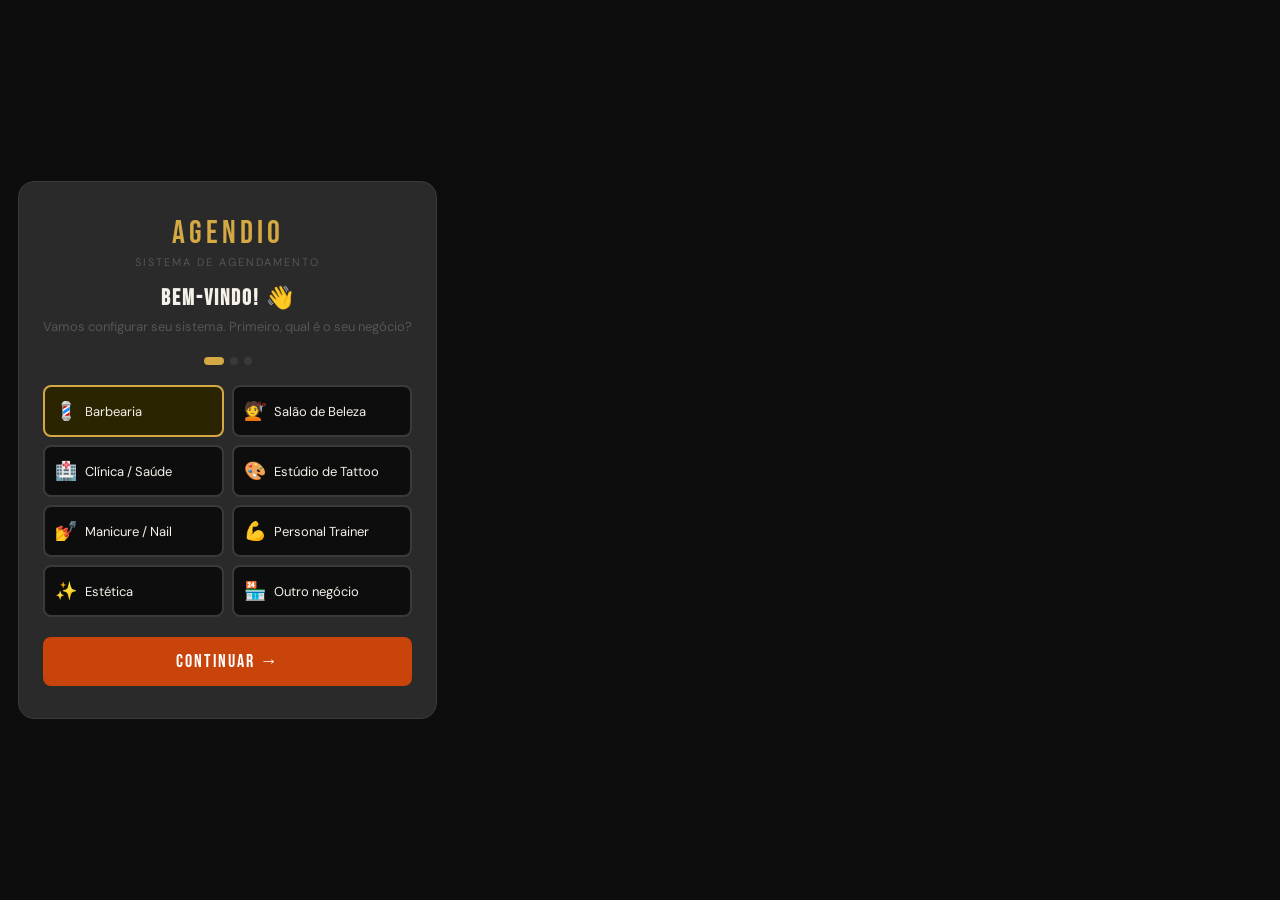
==== commit 4ed6abdb: "Add files via upload" ====
--- a/index.html
+++ b/index.html
@@ -3,1268 +3,1206 @@
 <head>
 <meta charset="UTF-8">
 <meta name="viewport" content="width=device-width, initial-scale=1.0">
-<title>Agendio — Seus clientes agendam sozinhos. Você só atende.</title>
-<meta name="description" content="Pare de perder tempo marcando horários no WhatsApp. O Agendio cria sua agenda online automática em minutos.">
-<link rel="preconnect" href="https://fonts.googleapis.com">
-<link rel="preconnect" href="https://fonts.gstatic.com" crossorigin>
-<link href="https://fonts.googleapis.com/css2?family=Bebas+Neue&family=Syne:wght@400;600;700;800&family=DM+Sans:ital,wght@0,300;0,400;0,500;1,400&display=swap" rel="stylesheet">
+<title id="page-title">Agendio — Sistema de Agendamento</title>
+<link href="https://fonts.googleapis.com/css2?family=Bebas+Neue&family=DM+Sans:wght@300;400;500;600&display=swap" rel="stylesheet">
 <style>
-/* ══════════════════════════════════════
-   AGENDIO — Página de Vendas Kiwify
-   Sem nav · Focada em conversão
-   ══════════════════════════════════════ */
-:root {
-  --bg:    #070707;
-  --bg2:   #0b0b0b;
-  --white: #f5f0e8;
-  --gold:  #d4a843;
-  --rust:  #c8440a;
-  --rust2: #df5512;
-  --green: #1a9a56;
-  --mid:   #555;
-  --smoke: #101010;
-  --border:rgba(255,255,255,.07);
-}
-*,*::before,*::after{box-sizing:border-box;margin:0;padding:0;}
-html{scroll-behavior:smooth;}
-body{
-  font-family:'DM Sans',sans-serif;
-  background:var(--bg);
-  color:var(--white);
-  overflow-x:hidden;
-  line-height:1.65;
-}
-
-/* ── NOISE TEXTURE ── */
-body::after{
-  content:'';position:fixed;inset:0;
-  background-image:url("data:image/svg+xml,%3Csvg viewBox='0 0 200 200' xmlns='http://www.w3.org/2000/svg'%3E%3Cfilter id='n'%3E%3CfeTurbulence type='fractalNoise' baseFrequency='.85' numOctaves='4' stitchTiles='stitch'/%3E%3C/filter%3E%3Crect width='100%25' height='100%25' filter='url(%23n)' opacity='.04'/%3E%3C/svg%3E");
-  pointer-events:none;z-index:999;
-}
-
-/* ── SCROLL REVEAL ── */
-.sr{opacity:0;transform:translateY(24px);transition:opacity .6s ease,transform .6s ease;}
-.sr.on{opacity:1;transform:none;}
-.sr-d1{transition-delay:.1s;}
-.sr-d2{transition-delay:.2s;}
-.sr-d3{transition-delay:.3s;}
-
-/* ── HELPERS ── */
-.c{max-width:1040px;margin:0 auto;padding:0 22px;}
-.c-sm{max-width:680px;margin:0 auto;padding:0 22px;}
-.divider{height:1px;background:var(--border);margin:0 22px;}
-section{padding:88px 0;}
-.tag{
-  display:inline-block;
-  font-family:'Syne',sans-serif;font-size:10px;font-weight:700;
-  letter-spacing:2.5px;text-transform:uppercase;
-  color:var(--gold);background:rgba(212,168,67,.09);
-  border:1px solid rgba(212,168,67,.22);
-  padding:5px 14px;border-radius:20px;margin-bottom:16px;
-}
-.tag.green{color:var(--green);background:rgba(26,154,86,.09);border-color:rgba(26,154,86,.22);}
-h2.display{
-  font-family:'Bebas Neue',sans-serif;
-  font-size:clamp(38px,6.5vw,66px);
-  letter-spacing:2px;line-height:.95;
-  margin-bottom:14px;
-}
-h2.display em{color:var(--gold);font-style:normal;}
-.sec-sub{
-  font-size:16px;color:rgba(245,240,232,.52);
-  line-height:1.75;max-width:540px;
-}
-
-/* ════════════════ HERO ════════════════ */
-.hero{
-  min-height:100vh;
-  display:flex;flex-direction:column;
-  align-items:center;justify-content:center;
-  text-align:center;padding:72px 22px 60px;
-  position:relative;overflow:hidden;
-}
-.hero-aura{
-  position:absolute;inset:0;pointer-events:none;
-  background:
-    radial-gradient(ellipse 75% 55% at 50% 25%,rgba(200,68,10,.18) 0%,transparent 65%),
-    radial-gradient(ellipse 45% 35% at 15% 75%,rgba(212,168,67,.09) 0%,transparent 55%),
-    radial-gradient(ellipse 40% 35% at 85% 70%,rgba(26,154,86,.07) 0%,transparent 55%);
-}
-.hero-eyebrow{
-  display:inline-flex;align-items:center;gap:7px;
-  font-family:'Syne',sans-serif;font-size:11px;font-weight:700;
-  letter-spacing:2px;text-transform:uppercase;color:var(--gold);
-  background:rgba(212,168,67,.08);border:1px solid rgba(212,168,67,.24);
-  padding:7px 18px;border-radius:30px;margin-bottom:28px;
-  animation:fu .5s ease both;
-}
-.pulse-dot{width:6px;height:6px;border-radius:50%;background:var(--gold);animation:pd 1.6s ease-in-out infinite;}
-@keyframes pd{0%,100%{opacity:1;transform:scale(1);}50%{opacity:.3;transform:scale(1.4);}}
-
-.hero h1{
-  font-family:'Bebas Neue',sans-serif;
-  font-size:clamp(52px,11vw,112px);
-  letter-spacing:2px;line-height:.9;
-  margin-bottom:10px;
-  animation:fu .5s .1s ease both;
-}
-.hero h1 .gold{color:var(--gold);}
-.hero h1 .rust{color:var(--rust);}
-
-.hero-sub{
-  font-family:'Syne',sans-serif;
-  font-size:clamp(15px,2.6vw,20px);
-  color:rgba(245,240,232,.55);
-  max-width:580px;margin:16px auto 36px;
-  line-height:1.6;
-  animation:fu .5s .2s ease both;
-}
-
-.cta-group{
-  display:flex;flex-direction:column;align-items:center;gap:11px;
-  animation:fu .5s .3s ease both;
-}
-.btn-main{
-  display:inline-flex;align-items:center;gap:9px;
-  background:linear-gradient(135deg,var(--rust),var(--rust2));
-  color:#fff;border:none;padding:18px 42px;border-radius:10px;
-  font-family:'Syne',sans-serif;font-size:17px;font-weight:800;
-  cursor:pointer;text-decoration:none;transition:all .25s;
-  box-shadow:0 16px 40px rgba(200,68,10,.35);letter-spacing:.2px;
-}
-.btn-main:hover{transform:translateY(-3px);box-shadow:0 24px 52px rgba(200,68,10,.45);}
-.trust-row{
-  display:flex;align-items:center;flex-wrap:wrap;justify-content:center;
-  gap:6px 16px;font-size:12px;color:var(--mid);
-}
-.trust-row span{color:var(--green);font-weight:600;}
-
-/* phone mockup */
-.mockup-wrap{
-  margin-top:52px;position:relative;
-  animation:fu .6s .4s ease both;
-}
-.phone{
-  width:224px;margin:0 auto;
-  background:#0c0c0c;border-radius:38px;
-  border:2px solid #1c1c1c;overflow:hidden;
-  box-shadow:0 60px 120px rgba(0,0,0,.85),0 0 0 1px rgba(255,255,255,.04);
-  position:relative;z-index:1;
-  animation:float 4s ease-in-out infinite;
-}
-@keyframes float{0%,100%{transform:translateY(0);}50%{transform:translateY(-10px);}}
-.p-notch{height:20px;background:#060606;border-radius:0 0 12px 12px;width:64px;margin:0 auto;}
-.p-body{padding:11px;background:#090909;}
-.p-head{background:#151515;border-radius:8px;padding:8px 10px;margin-bottom:7px;display:flex;justify-content:space-between;align-items:center;}
-.p-logo{font-family:'Bebas Neue',sans-serif;font-size:13px;letter-spacing:2px;color:var(--gold);}
-.p-status{display:flex;align-items:center;gap:4px;font-size:8px;color:#444;}
-.p-sdot{width:5px;height:5px;border-radius:50%;background:var(--green);animation:pd 1.6s ease-in-out infinite;}
-.p-hero{background:linear-gradient(135deg,#180804,#151515);border-radius:9px;padding:13px 10px;margin-bottom:7px;text-align:center;border:1px solid #221008;}
-.p-shop{font-family:'Bebas Neue',sans-serif;font-size:16px;letter-spacing:2px;color:var(--gold);}
-.p-name{font-size:8px;color:#444;margin:2px 0 8px;}
-.p-badge{display:inline-flex;align-items:center;gap:3px;background:#071408;border:1px solid #1a3a20;color:var(--green);padding:3px 8px;border-radius:10px;font-size:7px;font-weight:700;margin-bottom:9px;}
-.p-badge-dot{width:3px;height:3px;border-radius:50%;background:var(--green);}
-.p-btn{background:var(--rust);color:#fff;border-radius:5px;padding:6px;font-size:8px;font-weight:700;text-align:center;font-family:'Syne',sans-serif;}
-.p-label{font-size:8px;color:#3a3a3a;font-weight:700;letter-spacing:1px;margin-bottom:5px;}
-.p-grid{display:grid;grid-template-columns:1fr 1fr;gap:4px;margin-bottom:7px;}
-.p-day{background:#141414;border-radius:6px;padding:7px 6px;border-left:3px solid var(--rust);}
-.p-day-name{font-family:'Bebas Neue',sans-serif;font-size:11px;letter-spacing:1px;color:var(--gold);}
-.p-day-slots{font-size:7px;color:#333;margin-top:1px;}<br>.p-day-slots b{color:var(--green);}
-.p-slots{display:grid;grid-template-columns:repeat(3,1fr);gap:3px;margin-bottom:7px;}
-.p-slot{background:#141414;border-radius:4px;padding:5px 2px;text-align:center;font-size:8px;font-weight:600;color:#555;}
-.p-slot.sel{border:1px solid var(--gold);color:var(--gold);background:#151000;}
-.p-cta{background:linear-gradient(135deg,var(--rust),var(--rust2));color:#fff;border-radius:5px;padding:7px;font-size:8px;font-weight:700;text-align:center;font-family:'Syne',sans-serif;}
-.mockup-glow{position:absolute;top:50%;left:50%;transform:translate(-50%,-50%);width:300px;height:300px;background:radial-gradient(circle,rgba(200,68,10,.18) 0%,transparent 70%);pointer-events:none;}
-@keyframes fu{from{opacity:0;transform:translateY(22px);}to{opacity:1;transform:none;}}
-
-/* ════════════════ PROBLEMA ════════════════ */
-.prob{background:var(--bg2);}
-.pain-grid{display:grid;grid-template-columns:repeat(auto-fit,minmax(290px,1fr));gap:12px;margin-top:44px;}
-.pain-card{
-  background:#0d0d0d;border:1px solid var(--border);border-radius:14px;
-  padding:22px 18px;display:flex;align-items:flex-start;gap:13px;
-  transition:all .3s;
-}
-.pain-card:hover{border-color:rgba(200,68,10,.25);transform:translateY(-2px);}
-.pain-icon{font-size:24px;flex-shrink:0;margin-top:2px;}
-.pain-title{font-family:'Syne',sans-serif;font-size:14px;font-weight:700;margin-bottom:4px;}
-.pain-desc{font-size:13px;color:rgba(245,240,232,.48);line-height:1.6;}
-
-/* ════════════════ SOLUÇÃO ════════════════ */
-.sol-wrap{display:grid;grid-template-columns:1fr 1fr;gap:56px;align-items:center;}
-.sol-card{background:linear-gradient(135deg,#0e0a02,#0d0d0d);border:1px solid rgba(212,168,67,.15);border-radius:18px;padding:26px 20px;}
-.sol-row{display:flex;align-items:flex-start;gap:12px;padding:11px 0;border-bottom:1px solid rgba(255,255,255,.04);}
-.sol-row:last-child{border:none;padding-bottom:0;}
-.sol-check{width:24px;height:24px;border-radius:50%;background:rgba(26,154,86,.14);border:1px solid rgba(26,154,86,.28);display:flex;align-items:center;justify-content:center;font-size:11px;flex-shrink:0;margin-top:1px;}
-.sol-item strong{display:block;font-family:'Syne',sans-serif;font-size:13px;font-weight:700;margin-bottom:2px;}
-.sol-item span{font-size:12px;color:rgba(245,240,232,.45);line-height:1.5;}
-
-/* ════════════════ BENEFÍCIOS ════════════════ */
-.ben{background:var(--bg2);}
-.ben-grid{display:grid;grid-template-columns:repeat(auto-fit,minmax(240px,1fr));gap:14px;margin-top:48px;}
-.ben-card{
-  background:#0d0d0d;border:1px solid var(--border);border-radius:16px;
-  padding:26px 20px;transition:all .3s;position:relative;overflow:hidden;
-}
-.ben-card::before{content:'';position:absolute;top:0;left:0;right:0;height:2px;background:linear-gradient(90deg,transparent,var(--gold),transparent);opacity:0;transition:opacity .3s;}
-.ben-card:hover::before{opacity:1;}
-.ben-card:hover{transform:translateY(-4px);border-color:rgba(212,168,67,.15);}
-.ben-icon{font-size:30px;margin-bottom:13px;}
-.ben-title{font-family:'Syne',sans-serif;font-size:15px;font-weight:700;margin-bottom:7px;}
-.ben-desc{font-size:13px;color:rgba(245,240,232,.48);line-height:1.7;}
-
-/* ════════════════ COMO FUNCIONA ════════════════ */
-.steps{display:flex;flex-direction:column;max-width:640px;margin:48px auto 0;}
-.step{display:flex;gap:20px;padding:26px 0;border-bottom:1px solid var(--border);}
-.step:last-child{border:none;}
-.step-num{
-  flex-shrink:0;width:42px;height:42px;border-radius:50%;
-  background:linear-gradient(135deg,var(--rust),var(--rust2));
-  display:flex;align-items:center;justify-content:center;
-  font-family:'Bebas Neue',sans-serif;font-size:19px;color:#fff;
-  box-shadow:0 8px 20px rgba(200,68,10,.28);margin-top:2px;
-}
-.step h4{font-family:'Syne',sans-serif;font-size:16px;font-weight:700;margin-bottom:5px;}
-.step p{font-size:13px;color:rgba(245,240,232,.48);line-height:1.6;}
-
-/* ════════════════ DEPOIMENTOS ════════════════ */
-.dep{background:var(--bg2);}
-.dep-grid{display:grid;grid-template-columns:repeat(auto-fit,minmax(268px,1fr));gap:14px;margin-top:46px;}
-.dep-card{background:#0d0d0d;border:1px solid var(--border);border-radius:16px;padding:24px 20px;transition:all .25s;}
-.dep-card:hover{border-color:rgba(212,168,67,.18);transform:translateY(-2px);}
-.dep-stars{color:var(--gold);letter-spacing:2px;font-size:13px;margin-bottom:11px;}
-.dep-text{font-size:14px;color:rgba(245,240,232,.68);line-height:1.75;margin-bottom:16px;font-style:italic;}
-.dep-author{display:flex;align-items:center;gap:10px;}
-.dep-avatar{width:36px;height:36px;border-radius:50%;display:flex;align-items:center;justify-content:center;font-family:'Bebas Neue',sans-serif;font-size:16px;color:#fff;flex-shrink:0;}
-.dep-name{font-family:'Syne',sans-serif;font-size:13px;font-weight:700;}
-.dep-job{font-size:11px;color:var(--mid);}
-
-/* ════════════════ VALOR ════════════════ */
-.val-box{
-  background:linear-gradient(135deg,#0f0b02,#0d0d0d);
-  border:1px solid rgba(212,168,67,.18);border-radius:20px;
-  padding:42px 34px;max-width:680px;margin:48px auto 0;text-align:center;
-}
-.val-box h3{font-family:'Bebas Neue',sans-serif;font-size:clamp(28px,5vw,46px);letter-spacing:2px;line-height:1;margin-bottom:13px;}
-.val-box h3 em{color:var(--gold);font-style:normal;}
-.val-box p{font-size:15px;color:rgba(245,240,232,.52);line-height:1.75;max-width:500px;margin:0 auto;}
-.val-stats{display:grid;grid-template-columns:repeat(3,1fr);gap:14px;margin-top:28px;}
-.vstat{background:#090909;border:1px solid var(--border);border-radius:12px;padding:16px 10px;text-align:center;}
-.vstat .n{font-family:'Bebas Neue',sans-serif;font-size:40px;color:var(--gold);line-height:1;}
-.vstat .l{font-size:11px;color:var(--mid);margin-top:3px;line-height:1.4;}
-
-/* ════════════════ PREÇO ════════════════ */
-.price{text-align:center;}
-.price-card{
-  background:linear-gradient(145deg,#100d02,#0d0d0d);
-  border:2px solid rgba(212,168,67,.28);border-radius:24px;
-  padding:50px 36px;max-width:430px;margin:50px auto 0;
-  position:relative;overflow:hidden;
-}
-.price-card::before{content:'';position:absolute;top:0;left:0;right:0;height:3px;background:linear-gradient(90deg,transparent,var(--gold),transparent);}
-.price-card::after{content:'';position:absolute;top:-80px;right:-80px;width:220px;height:220px;border-radius:50%;background:radial-gradient(circle,rgba(212,168,67,.1) 0%,transparent 70%);}
-.price-ribbon{
-  display:inline-block;background:linear-gradient(135deg,var(--rust),var(--rust2));
-  color:#fff;padding:6px 18px;border-radius:20px;
-  font-family:'Syne',sans-serif;font-size:11px;font-weight:700;
-  letter-spacing:1px;text-transform:uppercase;margin-bottom:20px;
-  position:relative;z-index:1;
-}
-.price-name{font-family:'Bebas Neue',sans-serif;font-size:30px;letter-spacing:3px;color:var(--gold);margin-bottom:5px;position:relative;z-index:1;}
-.price-desc{font-size:13px;color:var(--mid);margin-bottom:20px;position:relative;z-index:1;}
-.price-old{font-size:13px;color:var(--mid);text-decoration:line-through;margin-bottom:6px;position:relative;z-index:1;}
-.price-val{display:flex;align-items:flex-start;justify-content:center;gap:4px;margin-bottom:6px;position:relative;z-index:1;}
-.price-cur{font-family:'Syne',sans-serif;font-size:22px;font-weight:700;color:var(--gold);margin-top:10px;}
-.price-big{font-family:'Bebas Neue',sans-serif;font-size:92px;color:var(--white);line-height:1;letter-spacing:-2px;}
-.price-dec{font-family:'Syne',sans-serif;font-size:22px;font-weight:700;color:var(--white);margin-top:10px;}
-.price-period{font-size:14px;color:var(--mid);margin-bottom:28px;position:relative;z-index:1;}
-.price-list{list-style:none;text-align:left;margin-bottom:32px;display:flex;flex-direction:column;gap:11px;position:relative;z-index:1;}
-.price-list li{display:flex;align-items:flex-start;gap:10px;font-size:14px;line-height:1.5;}
-.pcheck{color:var(--green);font-weight:700;flex-shrink:0;margin-top:2px;}
-.btn-buy{
-  display:block;width:100%;padding:19px;
-  background:linear-gradient(135deg,var(--rust),var(--rust2));
-  color:#fff;border:none;border-radius:10px;
-  font-family:'Syne',sans-serif;font-size:18px;font-weight:800;
-  cursor:pointer;text-decoration:none;transition:all .25s;
-  box-shadow:0 14px 36px rgba(200,68,10,.35);text-align:center;
-  position:relative;z-index:1;
-}
-.btn-buy:hover{transform:translateY(-3px);box-shadow:0 20px 48px rgba(200,68,10,.48);}
-.price-guar{display:flex;align-items:center;justify-content:center;gap:8px;margin-top:18px;font-size:12px;color:var(--mid);position:relative;z-index:1;}
-.price-guar b{color:var(--green);}
-
-/* ════════════════ GARANTIA ════════════════ */
-.guar-box{
-  background:#080f09;border:1px solid rgba(26,154,86,.22);border-radius:20px;
-  padding:42px 34px;max-width:580px;margin:0 auto;text-align:center;
-}
-.guar-icon{font-size:54px;margin-bottom:14px;}
-.guar-title{font-family:'Bebas Neue',sans-serif;font-size:38px;letter-spacing:2px;color:var(--green);margin-bottom:10px;}
-.guar-text{font-size:15px;color:rgba(245,240,232,.52);line-height:1.75;}
-
-/* ════════════════ FAQ ════════════════ */
-.faq{background:var(--bg2);}
-.faq-list{max-width:680px;margin:48px auto 0;}
-.faq-item{border-bottom:1px solid var(--border);}
-.faq-q{
-  width:100%;background:none;border:none;color:var(--white);
-  font-family:'Syne',sans-serif;font-size:15px;font-weight:600;
-  padding:20px 0;text-align:left;cursor:pointer;
-  display:flex;justify-content:space-between;align-items:center;gap:16px;
-}
-.faq-ic{font-size:22px;color:var(--gold);flex-shrink:0;transition:transform .3s;line-height:1;}
-.faq-q.open .faq-ic{transform:rotate(45deg);}
-.faq-a{font-size:14px;color:rgba(245,240,232,.5);line-height:1.75;max-height:0;overflow:hidden;transition:max-height .35s ease,padding .35s;}
-.faq-a.open{max-height:200px;padding-bottom:20px;}
-
-/* ════════════════ CTA FINAL ════════════════ */
-.final{
-  padding:100px 22px;text-align:center;
-  background:radial-gradient(ellipse 80% 55% at 50% 50%,rgba(200,68,10,.14) 0%,transparent 65%);
-}
-.final h2{font-family:'Bebas Neue',sans-serif;font-size:clamp(44px,9vw,92px);letter-spacing:3px;line-height:.92;margin-bottom:18px;}
-.final h2 em{color:var(--gold);font-style:normal;display:block;}
-.final p{font-size:16px;color:rgba(245,240,232,.5);max-width:480px;margin:0 auto 36px;line-height:1.75;}
-.btn-final{
-  display:inline-flex;align-items:center;gap:10px;
-  background:linear-gradient(135deg,var(--rust),var(--rust2));
-  color:#fff;border:none;padding:20px 46px;border-radius:12px;
-  font-family:'Syne',sans-serif;font-size:18px;font-weight:800;
-  cursor:pointer;text-decoration:none;transition:all .25s;
-  box-shadow:0 18px 48px rgba(200,68,10,.38);
-}
-.btn-final:hover{transform:translateY(-3px);box-shadow:0 26px 60px rgba(200,68,10,.5);}
-.final-trust{margin-top:18px;font-size:12px;color:var(--mid);}
-
-/* ── FOOTER ── */
-footer{border-top:1px solid var(--border);padding:30px 22px;text-align:center;}
-.foot-logo{font-family:'Bebas Neue',sans-serif;font-size:20px;letter-spacing:4px;color:rgba(212,168,67,.25);margin-bottom:7px;}
-footer p{font-size:12px;color:#2a2a2a;}
-
-/* ── STICKY BOTTOM BAR (mobile) ── */
-.sticky{
-  display:none;
-  position:fixed;bottom:0;left:0;right:0;z-index:500;
-  background:rgba(7,7,7,.97);backdrop-filter:blur(14px);
-  border-top:1px solid var(--border);
-  padding:11px 18px;align-items:center;justify-content:space-between;gap:10px;
-}
-.sticky-left strong{display:block;font-family:'Syne',sans-serif;font-size:14px;color:var(--gold);}
-.sticky-left span{font-size:11px;color:var(--mid);}
-.sticky .btn-buy{width:auto;font-size:14px;padding:12px 22px;box-shadow:none;}
-
-@media(max-width:780px){
-  .sol-wrap{grid-template-columns:1fr;gap:30px;}
-  .val-stats{grid-template-columns:1fr;}
-  .sticky{display:flex;}
-  .ben-grid{grid-template-columns:1fr;}
-  .dep-grid{grid-template-columns:1fr;}
-  .pain-grid{grid-template-columns:1fr;}
-  section{padding:66px 0;}
-  .price-card{padding:32px 18px;}
-  .guar-box{padding:28px 18px;}
-  .val-box{padding:28px 18px;}
-  .hero{padding-bottom:96px;}
-}
-@media(max-width:480px){
-  .val-stats{grid-template-columns:1fr 1fr;}
-}
-
-/* ════════════════ PARA QUEM É ════════════════ */
-.forquem{background:var(--bg2);}
-.forquem-grid{
-  display:grid;grid-template-columns:repeat(auto-fit,minmax(150px,1fr));
-  gap:12px;margin-top:46px;
-}
-.fq-card{
-  background:#0d0d0d;border:1px solid var(--border);border-radius:14px;
-  padding:22px 14px;text-align:center;
-  transition:all .3s;cursor:default;position:relative;overflow:hidden;
-}
-.fq-card::before{
-  content:'';position:absolute;inset:0;
-  background:linear-gradient(135deg,rgba(212,168,67,.06),transparent);
-  opacity:0;transition:opacity .3s;
-}
-.fq-card:hover::before{opacity:1;}
-.fq-card:hover{border-color:rgba(212,168,67,.28);transform:translateY(-4px);}
-.fq-icon{font-size:34px;margin-bottom:10px;}
-.fq-label{font-family:'Syne',sans-serif;font-size:13px;font-weight:700;margin-bottom:3px;}
-.fq-sub{font-size:11px;color:var(--mid);line-height:1.4;}
-
-/* ════════════════ DEMO MOCKUP ════════════════ */
-.demo{padding:90px 0;}
-.demo-inner{
-  display:grid;grid-template-columns:1fr 1fr;
-  gap:60px;align-items:center;
-}
-.demo-text .tag{margin-bottom:16px;}
-.demo-text h2{font-family:'Bebas Neue',sans-serif;font-size:clamp(36px,5.5vw,60px);letter-spacing:2px;line-height:.95;margin-bottom:14px;}
-.demo-text h2 em{color:var(--gold);font-style:normal;}
-.demo-text p{font-size:15px;color:rgba(245,240,232,.52);line-height:1.8;margin-bottom:28px;}
-.demo-steps-mini{display:flex;flex-direction:column;gap:12px;}
-.dsm{display:flex;align-items:center;gap:12px;font-size:13px;}
-.dsm-num{
-  flex-shrink:0;width:26px;height:26px;border-radius:50%;
-  background:linear-gradient(135deg,var(--rust),var(--rust2));
-  display:flex;align-items:center;justify-content:center;
-  font-family:'Bebas Neue',sans-serif;font-size:13px;color:#fff;
-}
-.dsm-text strong{display:block;font-family:'Syne',sans-serif;font-size:13px;font-weight:700;}
-.dsm-text span{font-size:11px;color:var(--mid);}
-
-/* animated demo phone */
-.demo-phone-wrap{position:relative;}
-.demo-phone{
-  width:240px;margin:0 auto;
-  background:#0c0c0c;border-radius:38px;
-  border:2px solid #1c1c1c;overflow:hidden;
-  box-shadow:0 50px 100px rgba(0,0,0,.8),0 0 0 1px rgba(255,255,255,.04);
-}
-.demo-phone .p-notch{height:20px;background:#060606;border-radius:0 0 12px 12px;width:64px;margin:0 auto;}
-.demo-phone .p-body{padding:11px;background:#090909;min-height:400px;position:relative;}
-
-/* screens that animate in/out */
-.dscreen{
-  position:absolute;inset:11px;
-  opacity:0;transition:opacity .5s ease;
-  pointer-events:none;
-}
-.dscreen.active{opacity:1;pointer-events:auto;}
-
-/* screen 1 — landing do cliente */
-.ds1-head{background:#151515;border-radius:8px;padding:8px 10px;margin-bottom:8px;display:flex;justify-content:space-between;align-items:center;}
-.ds1-logo{font-family:'Bebas Neue',sans-serif;font-size:13px;letter-spacing:2px;color:var(--gold);}
-.ds1-hero{background:linear-gradient(135deg,#180804,#151515);border-radius:9px;padding:14px 10px;margin-bottom:8px;text-align:center;border:1px solid #220f08;}
-.ds1-shop{font-family:'Bebas Neue',sans-serif;font-size:15px;letter-spacing:2px;color:var(--gold);}
-.ds1-name{font-size:8px;color:#444;margin:2px 0 7px;}
-.ds1-open{display:inline-flex;align-items:center;gap:3px;background:#071408;border:1px solid #1a3a20;color:var(--green);padding:3px 8px;border-radius:10px;font-size:7px;font-weight:700;margin-bottom:8px;}
-.ds1-open-dot{width:3px;height:3px;border-radius:50%;background:var(--green);animation:pd 1.6s ease-in-out infinite;}
-.ds1-btn{background:var(--rust);color:#fff;border-radius:5px;padding:7px;font-size:9px;font-weight:700;text-align:center;font-family:'Syne',sans-serif;}
-.ds1-strip{display:grid;grid-template-columns:repeat(3,1fr);gap:4px;margin-bottom:8px;}
-.ds1-strip-item{background:#111;border-radius:5px;padding:5px 3px;text-align:center;}
-.ds1-strip-day{font-size:8px;font-weight:700;color:var(--white);margin-bottom:1px;}
-.ds1-strip-cnt{font-size:7px;color:#444;}
-
-/* screen 2 — escolha do dia */
-.ds2-label{font-size:8px;color:#3a3a3a;font-weight:700;letter-spacing:1px;margin-bottom:6px;}
-.ds2-grid{display:grid;grid-template-columns:1fr 1fr;gap:4px;margin-bottom:8px;}
-.ds2-day{background:#141414;border-radius:6px;padding:8px 7px;border-left:3px solid var(--rust);}
-.ds2-day.highlight{border-color:var(--gold);background:#151000;}
-.ds2-day-name{font-family:'Bebas Neue',sans-serif;font-size:11px;letter-spacing:1px;color:var(--gold);}
-.ds2-day-cnt{font-size:7px;color:#333;margin-top:1px;}
-.ds2-day-cnt b{color:var(--green);}
-
-/* screen 3 — escolha do horário */
-.ds3-back{font-size:8px;color:#444;margin-bottom:6px;}
-.ds3-title{font-family:'Bebas Neue',sans-serif;font-size:13px;letter-spacing:1px;color:var(--gold);margin-bottom:5px;}
-.ds3-grid{display:grid;grid-template-columns:repeat(3,1fr);gap:3px;margin-bottom:7px;}
-.ds3-slot{background:#141414;border-radius:4px;padding:6px 2px;text-align:center;font-size:8px;font-weight:600;color:#555;transition:all .3s;}
-.ds3-slot.sel{border:1px solid var(--gold);color:var(--gold);background:#151000;}
-.ds3-slot.pulse-sel{animation:slot-pulse .6s ease;}
-@keyframes slot-pulse{0%{transform:scale(1);}50%{transform:scale(1.1);}100%{transform:scale(1);}}
-.ds3-btn{background:linear-gradient(135deg,var(--rust),var(--rust2));color:#fff;border-radius:5px;padding:7px;font-size:9px;font-weight:700;text-align:center;font-family:'Syne',sans-serif;}
-
-/* screen 4 — formulário */
-.ds4-back{font-size:8px;color:#444;margin-bottom:6px;}
-.ds4-summary{background:#151515;border-left:3px solid var(--rust);border-radius:5px;padding:7px 8px;margin-bottom:9px;font-size:8px;line-height:1.7;color:#888;}
-.ds4-summary b{color:var(--white);}
-.ds4-field{margin-bottom:7px;}
-.ds4-label{font-size:7px;color:#444;text-transform:uppercase;letter-spacing:1px;margin-bottom:3px;}
-.ds4-input{background:#151515;border:1px solid #2a2a2a;border-radius:4px;padding:6px 7px;font-size:8px;color:var(--white);width:100%;}
-.ds4-input.filled{border-color:rgba(212,168,67,.4);color:var(--white);}
-.ds4-btn{background:linear-gradient(135deg,var(--rust),var(--rust2));color:#fff;border-radius:5px;padding:7px;font-size:9px;font-weight:700;text-align:center;font-family:'Syne',sans-serif;margin-top:4px;}
-
-/* screen 5 — sucesso */
-.ds5-icon{text-align:center;font-size:32px;margin:10px 0 6px;}
-.ds5-title{font-family:'Bebas Neue',sans-serif;font-size:18px;letter-spacing:2px;text-align:center;margin-bottom:3px;}
-.ds5-sub{font-size:8px;color:#555;text-align:center;margin-bottom:10px;}
-.ds5-card{background:#0f1a12;border:1px solid rgba(26,154,86,.25);border-radius:7px;padding:9px 10px;}
-.ds5-row{display:flex;justify-content:space-between;padding:4px 0;border-bottom:1px solid #1a1a1a;font-size:8px;}
-.ds5-row:last-child{border:none;}
-.ds5-row span:first-child{color:#444;}
-.ds5-row span:last-child{font-weight:700;}
-.ds5-code-box{background:#0a0a0a;border:1px solid #222;border-radius:5px;padding:7px;text-align:center;margin-top:9px;}
-.ds5-code{font-family:'Bebas Neue',sans-serif;font-size:22px;letter-spacing:5px;color:var(--gold);}
-.ds5-code-label{font-size:7px;color:#333;}
-
-/* progress dots */
-.demo-dots{display:flex;justify-content:center;gap:6px;margin-top:16px;}
-.demo-dot{width:7px;height:7px;border-radius:50%;background:#222;transition:all .3s;cursor:pointer;}
-.demo-dot.active{background:var(--gold);transform:scale(1.2);}
-
-/* screen label */
-.demo-screen-label{
-  text-align:center;margin-top:10px;
-  font-size:11px;color:var(--mid);font-family:'Syne',sans-serif;
-  min-height:16px;transition:all .3s;
-}
-
-@media(max-width:780px){
-  .demo-inner{grid-template-columns:1fr;gap:32px;}
-  .demo-phone{width:210px;}
-  .forquem-grid{grid-template-columns:repeat(3,1fr);}
-}
-@media(max-width:420px){
-  .forquem-grid{grid-template-columns:repeat(2,1fr);}
+:root{
+  --ink:#0d0d0d;--cream:#f5f0e8;--rust:#c8440a;--gold:#d4a843;
+  --smoke:#2a2a2a;--mid:#555;--green:#2d7a4f;--red:#b03030;--orange:#c87010;--wa:#25d366;
+  --accent:#c8440a;
+}
+*{box-sizing:border-box;margin:0;padding:0;}
+body{font-family:'DM Sans',sans-serif;background:var(--ink);color:var(--cream);min-height:100vh;}
+
+/* HEADER */
+header{background:var(--smoke);border-bottom:3px solid var(--accent);padding:14px 20px;display:flex;justify-content:space-between;align-items:center;position:sticky;top:0;z-index:100;}
+.logo{font-family:'Bebas Neue',sans-serif;font-size:24px;letter-spacing:2px;color:var(--gold);}
+.logo span{color:var(--cream);}
+.logo small{font-size:10px;letter-spacing:1px;display:block;color:var(--mid);font-family:'DM Sans',sans-serif;margin-top:-3px;}
+.admin-link{font-size:12px;color:var(--mid);text-decoration:none;border:1px solid var(--mid);padding:5px 10px;border-radius:4px;transition:all .2s;}
+.admin-link:hover{color:var(--gold);border-color:var(--gold);}
+.lock-banner{background:var(--red);color:#fff;text-align:center;padding:10px 16px;font-size:13px;font-weight:600;display:none;}
+.lock-banner.visible{display:block;}
+
+/* SCREENS */
+.screen{display:none;padding:20px 18px;max-width:480px;margin:0 auto;}
+.screen.active{display:block;}
+h2{font-family:'Bebas Neue',sans-serif;font-size:30px;letter-spacing:2px;margin-bottom:6px;}
+h3{font-family:'Bebas Neue',sans-serif;font-size:19px;letter-spacing:1px;margin-bottom:12px;}
+.subtitle{color:var(--mid);font-size:13px;margin-bottom:20px;}
+
+/* SETUP WIZARD */
+.wizard-wrap{min-height:100vh;display:flex;align-items:center;justify-content:center;padding:24px 18px;}
+.wizard-box{background:var(--smoke);border-radius:16px;padding:32px 24px;width:100%;max-width:420px;border:1px solid #3a3a3a;text-align:center;}
+.wizard-icon{font-size:56px;margin-bottom:16px;}
+.wizard-box h2{font-size:26px;margin-bottom:6px;}
+.wizard-box .subtitle{margin-bottom:22px;}
+.business-types{display:grid;grid-template-columns:1fr 1fr;gap:8px;margin-bottom:20px;text-align:left;}
+.btype{padding:12px 10px;background:var(--ink);border:2px solid #3a3a3a;border-radius:8px;cursor:pointer;font-size:13px;transition:all .2s;display:flex;align-items:center;gap:8px;}
+.btype:hover{border-color:var(--gold);}
+.btype.selected{border-color:var(--gold);background:#2a2500;}
+.btype .btype-icon{font-size:18px;}
+.wizard-steps{display:flex;justify-content:center;gap:6px;margin-bottom:20px;}
+.wstep{width:8px;height:8px;border-radius:50%;background:#3a3a3a;transition:all .3s;}
+.wstep.active{background:var(--gold);width:20px;border-radius:4px;}
+.wstep.done{background:var(--green);}
+
+/* LANDING */
+.landing-hero{background:linear-gradient(135deg,#1a0804 0%,var(--smoke) 100%);border-radius:14px;padding:28px 22px;margin-bottom:14px;border:1px solid #3a2010;text-align:center;position:relative;overflow:hidden;}
+.landing-hero::before{content:'';position:absolute;right:-15px;top:-15px;font-size:110px;opacity:.05;transform:rotate(20deg);}
+.landing-hero h1{font-family:'Bebas Neue',sans-serif;font-size:34px;letter-spacing:3px;color:var(--gold);margin-bottom:3px;}
+.landing-hero .biz-type-label{font-size:11px;color:var(--mid);text-transform:uppercase;letter-spacing:2px;margin-bottom:4px;}
+.landing-hero .barber-name{color:var(--cream);font-size:16px;font-weight:600;margin-bottom:4px;}
+.landing-hero .shop-address{font-size:12px;color:var(--mid);margin-bottom:16px;}
+.open-badge{display:inline-flex;align-items:center;gap:6px;background:#0d2a1a;border:1px solid var(--green);color:var(--green);padding:5px 12px;border-radius:20px;font-size:12px;font-weight:600;margin-bottom:16px;}
+.open-dot{width:7px;height:7px;border-radius:50%;background:var(--green);animation:pulse 1.5s ease-in-out infinite;}
+@keyframes pulse{0%,100%{opacity:1;transform:scale(1);}50%{opacity:.5;transform:scale(1.3);}}
+.closed-badge{display:inline-flex;align-items:center;gap:6px;background:#2a0a0a;border:1px solid var(--red);color:var(--red);padding:5px 12px;border-radius:20px;font-size:12px;font-weight:600;margin-bottom:16px;}
+.hours-strip{display:grid;grid-template-columns:repeat(3,1fr);gap:7px;margin-bottom:18px;}
+.hour-block{background:#1a1a1a;border-radius:8px;padding:9px;text-align:center;font-size:11px;color:var(--mid);}
+.hour-block .hday{font-weight:600;color:var(--cream);margin-bottom:1px;font-size:11px;}
+.hot-slots{background:linear-gradient(135deg,#1a2a10,#0d1a08);border:2px solid var(--green);border-radius:12px;padding:13px 15px;margin-bottom:13px;}
+.hot-slots-title{font-family:'Bebas Neue',sans-serif;font-size:15px;letter-spacing:1px;color:var(--green);margin-bottom:9px;}
+.hot-slot-item{display:flex;justify-content:space-between;align-items:center;padding:5px 0;border-bottom:1px solid #1a3a1a;}
+.hot-slot-item:last-child{border:none;}
+.hot-slot-time{font-weight:700;font-size:14px;}
+.hot-slot-label{font-size:10px;color:var(--green);font-weight:600;}
+.book-now-btn{background:var(--green);color:#fff;border:none;border-radius:6px;padding:5px 11px;font-size:11px;font-weight:600;cursor:pointer;}
+
+/* DAYS */
+.days-grid{display:grid;grid-template-columns:1fr 1fr;gap:10px;margin-bottom:18px;}
+.day-card{background:var(--smoke);border:2px solid transparent;border-radius:10px;padding:15px 13px;cursor:pointer;transition:all .2s;position:relative;overflow:hidden;}
+.day-card::before{content:'';position:absolute;top:0;left:0;width:4px;height:100%;background:var(--accent);}
+.day-card:hover{border-color:var(--accent);transform:translateY(-2px);}
+.day-card .day-name{font-family:'Bebas Neue',sans-serif;font-size:18px;letter-spacing:1px;color:var(--gold);}
+.day-card .day-date{font-size:11px;color:var(--mid);margin-top:2px;}
+.day-card .slot-count{font-size:12px;margin-top:6px;color:var(--cream);}
+.day-card .slot-count span{color:var(--green);font-weight:600;}
+.day-card.no-slots{opacity:.5;cursor:not-allowed;}
+.day-card.no-slots:hover{transform:none;border-color:transparent;}
+.day-card.day-off{opacity:.4;cursor:not-allowed;}
+.day-card.day-off::before{background:var(--mid);}
+.day-card.day-off:hover{transform:none;border-color:transparent;}
+.day-card.locked-day{opacity:.45;cursor:not-allowed;}
+.day-card.locked-day::before{background:var(--red);}
+.day-card.locked-day:hover{transform:none;border-color:transparent;}
+.day-card.has-available::after{content:'⚡ Agora!';position:absolute;top:7px;right:7px;font-size:9px;background:var(--green);color:#fff;padding:2px 6px;border-radius:10px;font-weight:600;}
+
+/* SLOTS */
+.back-btn{display:inline-flex;align-items:center;gap:6px;color:var(--mid);font-size:13px;cursor:pointer;margin-bottom:16px;border:none;background:none;font-family:'DM Sans',sans-serif;padding:0;}
+.back-btn:hover{color:var(--cream);}
+.slots-grid{display:grid;grid-template-columns:repeat(3,1fr);gap:8px;margin-bottom:16px;}
+.slot-btn{background:var(--smoke);border:2px solid transparent;color:var(--cream);border-radius:8px;padding:12px 6px;text-align:center;cursor:pointer;font-size:14px;font-weight:600;font-family:'DM Sans',sans-serif;transition:all .2s;position:relative;}
+.slot-btn:hover{border-color:var(--accent);background:#3a2020;}
+.slot-btn.selected{border-color:var(--gold);background:#3a3010;color:var(--gold);}
+.slot-btn.just-freed{border-color:var(--green);animation:freed-pulse 1.5s ease-in-out 3;}
+.slot-btn.just-freed::after{content:'🔥';position:absolute;top:-8px;right:-4px;font-size:11px;}
+@keyframes freed-pulse{0%,100%{box-shadow:0 0 0 0 rgba(45,122,79,.4);}50%{box-shadow:0 0 0 10px rgba(45,122,79,0);}}
+
+/* FORM */
+.booking-form{display:flex;flex-direction:column;gap:12px;}
+.field label{display:block;font-size:11px;text-transform:uppercase;letter-spacing:1px;color:var(--mid);margin-bottom:5px;}
+.field input,.field select{width:100%;background:var(--smoke);border:2px solid #3a3a3a;border-radius:8px;color:var(--cream);padding:12px 13px;font-family:'DM Sans',sans-serif;font-size:15px;transition:border .2s;appearance:none;}
+.field input:focus,.field select:focus{outline:none;border-color:var(--gold);}
+.field select option{background:#222;}
+.summary-box{background:var(--smoke);border-left:4px solid var(--accent);border-radius:8px;padding:13px;font-size:14px;line-height:1.7;margin-bottom:16px;}
+.summary-box strong{color:var(--gold);}
+
+/* BUTTONS */
+.btn{width:100%;padding:14px;font-family:'Bebas Neue',sans-serif;font-size:18px;letter-spacing:2px;border:none;border-radius:8px;cursor:pointer;transition:all .2s;}
+.btn-primary{background:var(--accent);color:#fff;}
+.btn-primary:hover{filter:brightness(1.15);transform:translateY(-1px);}
+.btn-secondary{background:var(--smoke);color:var(--cream);border:2px solid #3a3a3a;}
+.btn-secondary:hover{border-color:var(--mid);}
+.btn-danger{background:var(--red);color:#fff;}
+.btn-danger:hover{background:#c83030;transform:translateY(-1px);}
+.btn-green{background:var(--green);color:#fff;}
+.btn-green:hover{background:#35905a;transform:translateY(-1px);}
+.btn-wa{background:var(--wa);color:#fff;display:flex;align-items:center;justify-content:center;gap:8px;}
+.btn-wa:hover{background:#1ebe5a;transform:translateY(-1px);}
+.btn:disabled{opacity:.4;cursor:not-allowed;transform:none;}
+.btn-sm{padding:7px 13px;font-size:13px;letter-spacing:1px;width:auto;border:none;border-radius:6px;cursor:pointer;transition:all .2s;font-family:'Bebas Neue',sans-serif;}
+
+/* SUCCESS */
+.success-icon{font-size:52px;text-align:center;margin:14px 0;}
+.success-card{background:var(--smoke);border:2px solid var(--green);border-radius:12px;padding:16px;margin:14px 0;}
+.success-card .row{display:flex;justify-content:space-between;padding:7px 0;border-bottom:1px solid #3a3a3a;font-size:13px;}
+.success-card .row:last-child{border:none;}
+.success-card .row span:first-child{color:var(--mid);}
+.success-card .row span:last-child{font-weight:600;}
+.cancel-section{background:#1a0a0a;border:1px solid #3a1010;border-radius:10px;padding:13px;margin-top:10px;}
+.cancel-code-box{background:#0d0d0d;border:1px solid #3a3a3a;border-radius:6px;padding:9px;text-align:center;margin-bottom:8px;}
+.cancel-code{font-family:'Bebas Neue',sans-serif;font-size:26px;letter-spacing:6px;color:var(--gold);}
+.cancel-code-label{font-size:10px;color:var(--mid);margin-top:1px;}
+.reminder-notice{background:#0d1a2a;border:1px solid #1a3a5a;border-radius:8px;padding:11px 13px;font-size:12px;color:#6ab0e0;line-height:1.5;margin-top:8px;}
+
+/* CANCEL */
+.cancel-box{background:var(--smoke);border-radius:12px;padding:22px 18px;margin-top:24px;border:1px solid #3a3a3a;}
+
+/* ADMIN LOGIN */
+.login-box{background:var(--smoke);border-radius:12px;padding:26px 20px;margin-top:30px;border:1px solid #3a3a3a;}
+
+/* ADMIN */
+.admin-header{display:flex;justify-content:space-between;align-items:center;margin-bottom:13px;}
+.logout-btn{background:none;border:1px solid var(--mid);color:var(--mid);padding:5px 10px;border-radius:4px;cursor:pointer;font-family:'DM Sans',sans-serif;font-size:12px;}
+.logout-btn:hover{color:var(--red);border-color:var(--red);}
+.admin-nav{display:flex;gap:0;margin-bottom:16px;border-bottom:2px solid #2a2a2a;overflow-x:auto;scrollbar-width:none;}
+.admin-nav::-webkit-scrollbar{display:none;}
+.admin-nav-btn{flex-shrink:0;padding:8px 11px;background:none;border:none;color:var(--mid);cursor:pointer;font-family:'DM Sans',sans-serif;font-size:12px;font-weight:500;border-bottom:2px solid transparent;margin-bottom:-2px;transition:all .2s;white-space:nowrap;}
+.admin-nav-btn.active{color:var(--gold);border-bottom-color:var(--gold);}
+.admin-nav-btn:hover{color:var(--cream);}
+
+/* LOCK BOX */
+.lock-box{background:var(--smoke);border-radius:10px;padding:17px;margin-bottom:13px;border:2px solid var(--red);}
+.lock-box.unlocked{border-color:#3a3a3a;}
+.lock-box h3{color:var(--red);margin-bottom:7px;}
+.lock-box.unlocked h3{color:var(--cream);}
+.lock-box p{font-size:12px;color:var(--mid);margin-bottom:11px;line-height:1.5;}
+.lock-status{display:flex;align-items:center;gap:8px;font-size:13px;font-weight:600;margin-bottom:11px;}
+.lock-dot{width:9px;height:9px;border-radius:50%;background:var(--green);}
+.lock-dot.red{background:var(--red);animation:blink .8s ease-in-out infinite;}
+@keyframes blink{0%,100%{opacity:1}50%{opacity:.4}}
+
+/* DAY TABS */
+.day-tabs{display:flex;gap:6px;overflow-x:auto;padding-bottom:4px;margin-bottom:16px;scrollbar-width:none;}
+.day-tabs::-webkit-scrollbar{display:none;}
+.day-tab{flex-shrink:0;padding:6px 13px;background:var(--smoke);border:2px solid transparent;border-radius:6px;cursor:pointer;font-size:12px;font-family:'DM Sans',sans-serif;color:var(--mid);transition:all .2s;}
+.day-tab.active{border-color:var(--gold);color:var(--gold);}
+.day-tab.is-off{text-decoration:line-through;opacity:.5;}
+
+/* APPOINTMENTS */
+.appointment-card{background:var(--smoke);border-radius:10px;padding:13px;margin-bottom:8px;border-left:4px solid var(--accent);transition:all .2s;}
+.appointment-card.arrived{border-color:var(--green);opacity:.7;}
+.appointment-card.cancelled-card{border-color:var(--mid);opacity:.5;}
+.appointment-card .time-badge{font-family:'Bebas Neue',sans-serif;font-size:20px;color:var(--gold);letter-spacing:1px;}
+.appointment-card .client-name{font-weight:600;font-size:14px;margin-top:3px;}
+.appointment-card .client-phone{font-size:12px;color:var(--mid);margin-top:1px;}
+.appointment-card .card-bottom{display:flex;justify-content:space-between;align-items:center;margin-top:10px;flex-wrap:wrap;gap:6px;}
+.arrived-btn{background:var(--green);color:#fff;border:none;border-radius:6px;padding:6px 13px;font-family:'DM Sans',sans-serif;font-size:12px;font-weight:600;cursor:pointer;transition:all .2s;}
+.arrived-btn:hover{background:#358f5c;}
+.arrived-badge{background:#1a3a28;color:var(--green);border:1px solid var(--green);border-radius:6px;padding:4px 9px;font-size:11px;font-weight:600;}
+.cancelled-badge{background:#1a1a1a;color:var(--mid);border:1px solid #3a3a3a;border-radius:6px;padding:4px 9px;font-size:11px;font-weight:600;}
+.countdown-badge{font-size:11px;color:var(--rust);font-weight:600;background:#3a1010;padding:4px 8px;border-radius:10px;animation:blink .8s ease-in-out infinite;}
+.empty-state{text-align:center;padding:32px 0;color:var(--mid);}
+.empty-state .icon{font-size:34px;margin-bottom:9px;}
+
+/* SETTINGS */
+.settings-section{background:var(--smoke);border-radius:10px;padding:17px;margin-bottom:12px;}
+.settings-section h3{color:var(--gold);margin-bottom:13px;}
+.week-days-grid{display:grid;grid-template-columns:repeat(4,1fr);gap:7px;margin-bottom:7px;}
+.day-toggle{padding:8px 3px;border:2px solid #3a3a3a;border-radius:7px;text-align:center;cursor:pointer;font-size:11px;font-weight:600;background:var(--smoke);color:var(--mid);transition:all .2s;user-select:none;}
+.day-toggle.on{border-color:var(--green);color:var(--green);background:#0d2a1a;}
+.time-row{display:grid;grid-template-columns:1fr 1fr;gap:9px;}
+.interval-row{display:grid;grid-template-columns:1fr 1fr;gap:9px;margin-top:9px;}
+.off-dates-list{margin-bottom:10px;}
+.off-date-item{display:flex;justify-content:space-between;align-items:center;background:#1a1a1a;border-radius:6px;padding:8px 12px;margin-bottom:5px;font-size:12px;}
+.off-date-item .remove-btn{background:none;border:none;color:var(--red);cursor:pointer;font-size:17px;line-height:1;}
+.add-off-row{display:flex;gap:7px;}
+.add-off-row input{flex:1;background:var(--smoke);border:2px solid #3a3a3a;border-radius:8px;color:var(--cream);padding:9px 11px;font-family:'DM Sans',sans-serif;font-size:13px;}
+.add-off-row input:focus{outline:none;border-color:var(--gold);}
+
+/* PASSWORD SECTION */
+.pw-section{background:var(--smoke);border-radius:10px;padding:17px;margin-bottom:12px;border:1px solid #3a2a0a;}
+.pw-section h3{color:var(--gold);margin-bottom:6px;}
+.pw-section p{font-size:12px;color:var(--mid);margin-bottom:13px;line-height:1.5;}
+.pw-strength{height:4px;border-radius:2px;margin-top:6px;background:#3a3a3a;overflow:hidden;}
+.pw-strength-bar{height:100%;border-radius:2px;transition:all .3s;width:0;}
+
+/* REMINDER */
+.reminder-item{display:flex;justify-content:space-between;align-items:center;padding:10px 0;border-bottom:1px solid #2a2a2a;font-size:13px;}
+.reminder-item:last-child{border:none;}
+.reminder-item span{color:var(--mid);font-size:12px;}
+.toggle-switch{position:relative;width:36px;height:20px;cursor:pointer;flex-shrink:0;}
+.toggle-switch input{opacity:0;width:0;height:0;}
+.slider{position:absolute;inset:0;background:#3a3a3a;border-radius:10px;transition:.3s;}
+.slider:before{content:'';position:absolute;width:14px;height:14px;left:3px;top:3px;background:#fff;border-radius:50%;transition:.3s;}
+input:checked+.slider{background:var(--green);}
+input:checked+.slider:before{transform:translateX(16px);}
+
+.divider{border:none;border-top:1px solid #2a2a2a;margin:13px 0;}
+#toast{position:fixed;bottom:20px;left:50%;transform:translateX(-50%) translateY(100px);background:var(--green);color:#fff;padding:10px 20px;border-radius:8px;font-size:13px;font-weight:600;transition:transform .3s;z-index:1000;white-space:nowrap;max-width:92vw;text-align:center;}
+#toast.show{transform:translateX(-50%) translateY(0);}
+#toast.warn{background:var(--rust);}
+
+@media(max-width:360px){
+  .days-grid{grid-template-columns:1fr;}
+  .slots-grid{grid-template-columns:repeat(2,1fr);}
+  .week-days-grid{grid-template-columns:repeat(3,1fr);}
+  .business-types{grid-template-columns:1fr;}
 }
 </style>
 </head>
 <body>
 
-<!-- ══════════════════════════
-     1. HERO
-══════════════════════════ -->
-<section class="hero">
-  <div class="hero-aura"></div>
-
-  <div class="hero-eyebrow">
-    <div class="pulse-dot"></div>
-    Sistema de agendamento online
-  </div>
-
-  <h1>
-    Pare de perder<br>
-    tempo marcando<br>
-    <span class="gold">horários</span> no<br>
-    <span class="rust">WhatsApp.</span>
-  </h1>
-
-  <p class="hero-sub">
-    O Agendio permite que seus clientes agendem horários automaticamente — <strong style="color:var(--white);">enquanto você foca no seu trabalho.</strong>
-  </p>
-
-  <div class="cta-group">
-    <a href="https://pay.kiwify.com.br/oRpQmq7" class="btn-main">
-      📅 Começar agora — R$14,90/mês
-    </a>
-    <div class="trust-row">
-      <span>✓</span> 7 dias de garantia
-      &nbsp;·&nbsp;
-      <span>✓</span> Sem instalar nada
-      &nbsp;·&nbsp;
-      <span>✓</span> Cancele quando quiser
+<!-- FIRST-TIME SETUP WIZARD (shown if no password set) -->
+<div id="setup-wizard" style="display:none;">
+  <div class="wizard-wrap">
+    <div class="wizard-box">
+
+      <!-- Step 1: Business type -->
+      <div id="wizard-step-1">
+        <div style="font-family:'Bebas Neue',sans-serif;font-size:32px;letter-spacing:4px;color:var(--gold);margin-bottom:2px;">Agendio</div>
+        <div style="font-size:11px;color:var(--mid);letter-spacing:2px;margin-bottom:16px;">SISTEMA DE AGENDAMENTO</div>
+        <h2 style="font-size:22px;">Bem-vindo! 👋</h2>
+        <p class="subtitle">Vamos configurar seu sistema. Primeiro, qual é o seu negócio?</p>
+        <div class="wizard-steps"><div class="wstep active"></div><div class="wstep"></div><div class="wstep"></div></div>
+        <div class="business-types" id="btype-grid"></div>
+        <button class="btn btn-primary" onclick="wizardNext(1)">Continuar →</button>
+      </div>
+
+      <!-- Step 2: Business info -->
+      <div id="wizard-step-2" style="display:none;">
+        <div class="wizard-icon" id="wizard-btype-icon">✂️</div>
+        <h2>Sobre seu negócio</h2>
+        <p class="subtitle">Como seus clientes vão te reconhecer?</p>
+        <div class="wizard-steps"><div class="wstep done"></div><div class="wstep active"></div><div class="wstep"></div></div>
+        <div class="booking-form" style="margin-bottom:18px;text-align:left;">
+          <div class="field"><label>Nome do negócio</label><input type="text" id="wiz-shop-name" placeholder="Ex: Studio da Ana" maxlength="50"></div>
+          <div class="field"><label>Seu nome (profissional)</label><input type="text" id="wiz-barber-name" placeholder="Ex: Ana Lima" maxlength="40"></div>
+          <div class="field"><label>Número do WhatsApp (com DDD)</label><input type="tel" id="wiz-wa-number" placeholder="11999999999" maxlength="15"></div>
+        </div>
+        <button class="btn btn-primary" onclick="wizardNext(2)">Continuar →</button>
+        <button class="back-btn" onclick="wizardBack(1)" style="margin-top:10px;width:100%;justify-content:center;">← Voltar</button>
+      </div>
+
+      <!-- Step 3: Create password -->
+      <div id="wizard-step-3" style="display:none;">
+        <div class="wizard-icon">🔐</div>
+        <h2>Crie sua senha</h2>
+        <p class="subtitle">Esta senha protege o painel administrativo. Escolha uma senha que só você saiba.</p>
+        <div class="wizard-steps"><div class="wstep done"></div><div class="wstep done"></div><div class="wstep active"></div></div>
+        <div class="booking-form" style="margin-bottom:18px;text-align:left;">
+          <div class="field">
+            <label>Nova senha</label>
+            <input type="password" id="wiz-pw1" placeholder="Mínimo 4 caracteres" maxlength="30" oninput="checkPwStrength('wiz-pw1','pw-strength-bar')">
+            <div class="pw-strength"><div class="pw-strength-bar" id="pw-strength-bar"></div></div>
+          </div>
+          <div class="field"><label>Confirmar senha</label><input type="password" id="wiz-pw2" placeholder="Repita a senha" maxlength="30"></div>
+        </div>
+        <button class="btn btn-primary" onclick="wizardFinish()">Criar sistema ✓</button>
+        <button class="back-btn" onclick="wizardBack(2)" style="margin-top:10px;width:100%;justify-content:center;">← Voltar</button>
+      </div>
+
     </div>
   </div>
-
-  <!-- Mockup -->
-  <div class="mockup-wrap">
-    <div class="mockup-glow"></div>
-    <div class="phone">
-      <div class="p-notch"></div>
-      <div class="p-body">
-        <div class="p-head">
-          <div class="p-logo">Agendio</div>
-          <div class="p-status"><div class="p-sdot"></div>aberto</div>
-        </div>
-        <div class="p-hero">
-          <div class="p-shop">Barbearia do João</div>
-          <div class="p-name">João Silva · Barbeiro</div>
-          <div class="p-badge"><div class="p-badge-dot"></div>Aberto agora</div>
-          <div class="p-btn">📅 Agendar Agora</div>
-        </div>
-        <div class="p-label">ESCOLHA O DIA</div>
-        <div class="p-grid">
-          <div class="p-day"><div class="p-day-name">Segunda</div><div class="p-day-slots"><b>4</b> livres</div></div>
-          <div class="p-day"><div class="p-day-name">Terça</div><div class="p-day-slots"><b>6</b> livres</div></div>
-          <div class="p-day"><div class="p-day-name">Quarta</div><div class="p-day-slots"><b>2</b> livres</div></div>
-          <div class="p-day"><div class="p-day-name">Quinta</div><div class="p-day-slots"><b>5</b> livres</div></div>
-        </div>
-        <div class="p-label">HORÁRIOS — SEGUNDA</div>
-        <div class="p-slots">
-          <div class="p-slot">09:00</div>
-          <div class="p-slot sel">10:00</div>
-          <div class="p-slot">11:00</div>
-          <div class="p-slot">14:00</div>
-          <div class="p-slot">15:00</div>
-          <div class="p-slot">16:00</div>
-        </div>
-        <div class="p-cta">Confirmar Agendamento →</div>
+</div>
+
+<!-- MAIN APP -->
+<div id="main-app" style="display:none;">
+
+<header>
+  <div class="logo">
+    <span id="header-shop-name">Agendio</span>
+    <small id="header-biz-type">Sistema de Agendamento</small>
+  </div>
+  <a href="#" class="admin-link" onclick="goToLogin();return false;">Admin</a>
+</header>
+<div id="lock-banner" class="lock-banner">🔒 Agenda fechada temporariamente — tente novamente mais tarde</div>
+<div id="toast"></div>
+
+<!-- LANDING -->
+<div id="screen-landing" class="screen active">
+  <div class="landing-hero">
+    <div class="biz-type-label" id="hero-biz-label"></div>
+    <h1 id="hero-shop-name">Seu Negócio</h1>
+    <div class="barber-name" id="hero-barber-name"></div>
+    <div class="shop-address" id="hero-address"></div>
+    <div id="open-status-badge"></div>
+    <div class="hours-strip" id="hours-strip"></div>
+    <button class="btn btn-primary" onclick="showScreen('screen-days')" style="max-width:260px;margin:0 auto;display:block;font-size:17px;">📅 Agendar Agora</button>
+  </div>
+  <div id="hot-slots-section" style="display:none;"></div>
+  <div style="text-align:center;margin-top:6px;">
+    <button class="back-btn" onclick="showCancelScreen()" style="font-size:12px;">Cancelar um agendamento</button>
+  </div>
+  <div style="text-align:center;padding:20px 0 8px;font-size:11px;color:#333;letter-spacing:1px;">
+    Powered by <span style="font-family:'Bebas Neue',sans-serif;letter-spacing:2px;color:#444;font-size:13px;">Agendio</span>
+  </div>
+</div>
+
+<!-- DAYS -->
+<div id="screen-days" class="screen">
+  <button class="back-btn" onclick="showScreen('screen-landing')">← Voltar</button>
+  <h2>Escolha o Dia</h2>
+  <p class="subtitle">Dias disponíveis para agendamento</p>
+  <div class="days-grid" id="days-grid"></div>
+</div>
+
+<!-- SLOTS -->
+<div id="screen-slots" class="screen">
+  <button class="back-btn" onclick="showScreen('screen-days')">← Voltar</button>
+  <h2 id="slots-day-title"></h2>
+  <p class="subtitle" id="slots-day-date"></p>
+  <div class="slots-grid" id="slots-grid"></div>
+  <button class="btn btn-primary" id="btn-continue-slots" disabled onclick="showFormScreen()">Continuar</button>
+</div>
+
+<!-- FORM -->
+<div id="screen-form" class="screen">
+  <button class="back-btn" onclick="showScreen('screen-slots')">← Voltar</button>
+  <h2>Seus Dados</h2>
+  <p class="subtitle">Confirme o horário abaixo</p>
+  <div class="summary-box" id="booking-summary"></div>
+  <div class="booking-form">
+    <div class="field"><label>Nome completo</label><input type="text" id="client-name" placeholder="Ex: João Silva" maxlength="60"></div>
+    <div class="field"><label>WhatsApp / Telefone</label><input type="tel" id="client-phone" placeholder="(11) 99999-9999" maxlength="20"></div>
+    <button class="btn btn-primary" onclick="confirmBooking()">Confirmar Agendamento</button>
+  </div>
+</div>
+
+<!-- SUCCESS -->
+<div id="screen-success" class="screen">
+  <div class="success-icon">✅</div>
+  <h2 style="text-align:center;">Agendado!</h2>
+  <p class="subtitle" style="text-align:center;">Seu horário está confirmado</p>
+  <div class="success-card" id="success-details"></div>
+  <button class="btn btn-wa" id="btn-whatsapp" onclick="openWhatsApp()" style="margin-top:10px;">
+    <svg width="18" height="18" viewBox="0 0 24 24" fill="currentColor"><path d="M17.472 14.382c-.297-.149-1.758-.867-2.03-.967-.273-.099-.471-.148-.67.15-.197.297-.767.966-.94 1.164-.173.199-.347.223-.644.075-.297-.15-1.255-.463-2.39-1.475-.883-.788-1.48-1.761-1.653-2.059-.173-.297-.018-.458.13-.606.134-.133.298-.347.446-.52.149-.174.198-.298.298-.497.099-.198.05-.371-.025-.52-.075-.149-.669-1.612-.916-2.207-.242-.579-.487-.5-.669-.51-.173-.008-.371-.01-.57-.01-.198 0-.52.074-.792.372-.272.297-1.04 1.016-1.04 2.479 0 1.462 1.065 2.875 1.213 3.074.149.198 2.096 3.2 5.077 4.487.709.306 1.262.489 1.694.625.712.227 1.36.195 1.871.118.571-.085 1.758-.719 2.006-1.413.248-.694.248-1.289.173-1.413-.074-.124-.272-.198-.57-.347m-5.421 7.403h-.004a9.87 9.87 0 01-5.031-1.378l-.361-.214-3.741.982.998-3.648-.235-.374a9.86 9.86 0 01-1.51-5.26c.001-5.45 4.436-9.884 9.888-9.884 2.64 0 5.122 1.03 6.988 2.898a9.825 9.825 0 012.893 6.994c-.003 5.45-4.437 9.884-9.885 9.884m8.413-18.297A11.815 11.815 0 0012.05 0C5.495 0 .16 5.335.157 11.892c0 2.096.547 4.142 1.588 5.945L.057 24l6.305-1.654a11.882 11.882 0 005.683 1.448h.005c6.554 0 11.89-5.335 11.893-11.893a11.821 11.821 0 00-3.48-8.413z"/></svg>
+    Confirmar pelo WhatsApp
+  </button>
+  <div class="reminder-notice" id="reminder-notice" style="display:none;">📲 Você receberá um lembrete no WhatsApp antes do seu horário.</div>
+  <div class="cancel-section">
+    <p style="font-size:12px;color:var(--mid);margin-bottom:9px;">Precisa cancelar? Anote seu código:</p>
+    <div class="cancel-code-box">
+      <div class="cancel-code" id="cancel-code-display">—</div>
+      <div class="cancel-code-label">Código de cancelamento</div>
+    </div>
+    <p style="font-size:11px;color:#444;">Guarde este código para cancelar pelo site.</p>
+  </div>
+  <hr class="divider">
+  <button class="btn btn-secondary" onclick="showScreen('screen-landing')" style="margin-top:4px;">Voltar ao início</button>
+</div>
+
+<!-- CANCEL -->
+<div id="screen-cancel" class="screen">
+  <button class="back-btn" onclick="showScreen('screen-landing')">← Voltar</button>
+  <h2>Cancelar Agendamento</h2>
+  <p class="subtitle">Digite o código recebido na confirmação</p>
+  <div class="cancel-box">
+    <div class="booking-form">
+      <div class="field"><label>Código de cancelamento</label><input type="text" id="cancel-code-input" placeholder="Ex: A4B7" maxlength="6" style="text-transform:uppercase;font-family:'Bebas Neue',sans-serif;font-size:22px;letter-spacing:4px;text-align:center;"></div>
+      <button class="btn btn-danger" onclick="processCancellation()">Cancelar Meu Agendamento</button>
+    </div>
+  </div>
+  <div id="cancel-result" style="margin-top:12px;"></div>
+</div>
+
+<!-- ADMIN LOGIN -->
+<div id="screen-login" class="screen">
+  <div class="login-box">
+    <h2>Painel Admin</h2>
+    <p class="subtitle">Acesso restrito ao proprietário</p>
+    <div class="booking-form">
+      <div class="field"><label>Senha</label><input type="password" id="admin-password" placeholder="Digite sua senha" onkeydown="if(event.key==='Enter')adminLogin()"></div>
+      <button class="btn btn-primary" onclick="adminLogin()">Entrar</button>
+      <button class="btn btn-secondary" onclick="showScreen('screen-landing')" style="margin-top:4px;">Voltar</button>
+    </div>
+  </div>
+</div>
+
+<!-- ADMIN PANEL -->
+<div id="screen-admin" class="screen">
+  <div class="admin-header">
+    <h2>Painel</h2>
+    <button class="logout-btn" onclick="adminLogout()">Sair</button>
+  </div>
+  <div class="admin-nav">
+    <button class="admin-nav-btn active" onclick="switchAdminTab('agenda',this)">📋 Agenda</button>
+    <button class="admin-nav-btn" onclick="switchAdminTab('lock',this)">🔒 Bloqueio</button>
+    <button class="admin-nav-btn" onclick="switchAdminTab('reminder',this)">📲 WA</button>
+    <button class="admin-nav-btn" onclick="switchAdminTab('settings',this)">⚙️ Config</button>
+    <button class="admin-nav-btn" onclick="switchAdminTab('security',this)">🔑 Senha</button>
+  </div>
+
+  <div id="admin-tab-agenda">
+    <div class="day-tabs" id="admin-day-tabs"></div>
+    <div id="admin-appointments"></div>
+  </div>
+  <div id="admin-tab-lock" style="display:none;"><div id="lock-box-container"></div></div>
+  <div id="admin-tab-reminder" style="display:none;">
+    <div class="settings-section">
+      <h3>📲 Lembretes via WhatsApp</h3>
+      <p style="font-size:12px;color:var(--mid);margin-bottom:13px;line-height:1.5;">Configure quando os clientes recebem lembretes automáticos.</p>
+      <div class="reminder-item">
+        <div><strong style="font-size:13px;">Lembrete 1h antes</strong><br><span>Link de confirmação 1 hora antes</span></div>
+        <label class="toggle-switch"><input type="checkbox" id="rem-1h" checked><span class="slider"></span></label>
+      </div>
+      <div class="reminder-item">
+        <div><strong style="font-size:13px;">Lembrete no dia de manhã</strong><br><span>Às 8h do dia do agendamento</span></div>
+        <label class="toggle-switch"><input type="checkbox" id="rem-morning"><span class="slider"></span></label>
       </div>
     </div>
-  </div>
-</section>
-
-<div class="divider"></div>
-
-<!-- ══════════════════════════
-     2. PROBLEMA
-══════════════════════════ -->
-<section class="prob">
-  <div class="c">
-    <div class="sr" style="text-align:center;">
-      <div class="tag">Você se identifica?</div>
-      <h2 class="display">Isso acontece todo dia<br><em>na sua agenda</em></h2>
-      <p class="sec-sub" style="margin:0 auto 0;">Profissionais autônomos perdem em média <strong style="color:var(--white);">2 horas por dia</strong> só respondendo mensagens para marcar horário. Dá mais de 60 horas por mês jogadas fora.</p>
+    <div class="settings-section">
+      <h3>Número do WhatsApp</h3>
+      <div class="field"><label>Número (com DDD, só números)</label><input type="tel" id="wa-number" placeholder="11999999999" maxlength="15"></div>
+      <div style="margin-top:10px;"></div>
+      <button class="btn btn-primary" onclick="saveReminderSettings()" style="font-size:15px;padding:11px;">Salvar</button>
     </div>
-    <div class="pain-grid">
-      <div class="pain-card sr sr-d1">
-        <div class="pain-icon">📱</div>
-        <div>
-          <div class="pain-title">WhatsApp virou sua agenda</div>
-          <div class="pain-desc">Você responde "que horário tem?" o dia inteiro e ainda corre o risco de marcar errado.</div>
+    <div style="background:var(--smoke);border-radius:10px;padding:13px;font-size:12px;color:var(--mid);line-height:1.6;">
+      💡 Após o cliente agendar, um botão abre o WhatsApp com a mensagem pronta. Em cada card da agenda, você pode enviar um lembrete manualmente com um clique.
+    </div>
+  </div>
+
+  <div id="admin-tab-settings" style="display:none;">
+    <div class="settings-section">
+      <h3 id="settings-biz-icon">🏪 Seu Negócio</h3>
+      <div class="booking-form">
+        <div class="field">
+          <label>Tipo de negócio</label>
+          <select id="biz-type-select"></select>
         </div>
+        <div class="field"><label>Nome do negócio</label><input type="text" id="shop-name" placeholder="Ex: Studio da Ana" maxlength="50"></div>
+        <div class="field"><label>Seu nome (profissional)</label><input type="text" id="barber-name" placeholder="Ex: Ana Lima" maxlength="40"></div>
+        <div class="field"><label>Endereço (opcional)</label><input type="text" id="shop-address" placeholder="Ex: Rua das Flores, 123" maxlength="80"></div>
       </div>
-      <div class="pain-card sr sr-d2">
-        <div class="pain-icon">😤</div>
-        <div>
-          <div class="pain-title">Clientes que somem</div>
-          <div class="pain-desc">Você demora 10 minutos para responder e o cliente já foi embora buscar a concorrência.</div>
+    </div>
+    <div class="settings-section">
+      <h3>📅 Dias de Trabalho</h3>
+      <div class="week-days-grid" id="work-days-grid"></div>
+      <p style="font-size:11px;color:var(--mid);margin-top:5px;">Toque para ativar/desativar</p>
+    </div>
+    <div class="settings-section">
+      <h3>🕐 Horário e Intervalos</h3>
+      <div class="time-row">
+        <div class="field"><label>Início</label><input type="time" id="work-start"></div>
+        <div class="field"><label>Fim</label><input type="time" id="work-end"></div>
+      </div>
+      <div class="interval-row">
+        <div class="field">
+          <label>Duração do atendimento</label>
+          <select id="slot-interval">
+            <option value="15">15 minutos</option>
+            <option value="30">30 minutos</option>
+            <option value="45">45 minutos</option>
+            <option value="60">60 minutos</option>
+            <option value="90">90 minutos</option>
+          </select>
         </div>
-      </div>
-      <div class="pain-card sr sr-d3">
-        <div class="pain-icon">🌙</div>
-        <div>
-          <div class="pain-title">Mensagens fora de hora</div>
-          <div class="pain-desc">Chegam à noite e no fim de semana — enquanto você está atendendo ou descansando.</div>
-        </div>
-      </div>
-      <div class="pain-card sr sr-d1">
-        <div class="pain-icon">📋</div>
-        <div>
-          <div class="pain-title">Agenda uma bagunça</div>
-          <div class="pain-desc">Horários anotados em vários lugares, sem controle — e sempre tem dupla marcação.</div>
-        </div>
-      </div>
-      <div class="pain-card sr sr-d2">
-        <div class="pain-icon">😰</div>
-        <div>
-          <div class="pain-title">Horários vazios</div>
-          <div class="pain-desc">Clientes cancelam de última hora e você não consegue preencher o buraco a tempo.</div>
-        </div>
-      </div>
-      <div class="pain-card sr sr-d3">
-        <div class="pain-icon">💔</div>
-        <div>
-          <div class="pain-title">Imagem pouco profissional</div>
-          <div class="pain-desc">Seu concorrente já tem link de agendamento. Seus clientes estão percebendo a diferença.</div>
+        <div class="field">
+          <label>Pausa almoço</label>
+          <select id="lunch-break">
+            <option value="none">Sem pausa</option>
+            <option value="12:00-13:00">12h – 13h</option>
+            <option value="12:00-14:00">12h – 14h</option>
+            <option value="13:00-14:00">13h – 14h</option>
+          </select>
         </div>
       </div>
     </div>
-  </div>
-</section>
-
-<div class="divider"></div>
-
-<!-- ══════════════════════════
-     PARA QUEM É
-══════════════════════════ -->
-<section class="forquem">
-  <div class="c">
-    <div class="sr" style="text-align:center;">
-      <div class="tag">Para quem é</div>
-      <h2 class="display">O Agendio é <em>perfeito</em><br>para o seu negócio</h2>
-      <p class="sec-sub" style="margin:0 auto;">Quando você vê sua profissão aqui, sabe que o sistema foi feito pensando em você.</p>
-    </div>
-    <div class="forquem-grid">
-      <div class="fq-card sr sr-d1">
-        <div class="fq-icon">💈</div>
-        <div class="fq-label">Barbearia</div>
-        <div class="fq-sub">Barber shops e cabelereiros masculinos</div>
-      </div>
-      <div class="fq-card sr sr-d2">
-        <div class="fq-icon">💇</div>
-        <div class="fq-label">Salão de Beleza</div>
-        <div class="fq-sub">Cabelereiros e hair stylists</div>
-      </div>
-      <div class="fq-card sr sr-d3">
-        <div class="fq-icon">💅</div>
-        <div class="fq-label">Manicure & Nail</div>
-        <div class="fq-sub">Nail designers e podólogos</div>
-      </div>
-      <div class="fq-card sr sr-d1">
-        <div class="fq-icon">✨</div>
-        <div class="fq-label">Estética</div>
-        <div class="fq-sub">Esteticistas e clínicas de estética</div>
-      </div>
-      <div class="fq-card sr sr-d2">
-        <div class="fq-icon">🎨</div>
-        <div class="fq-label">Estúdio de Tattoo</div>
-        <div class="fq-sub">Tatuadores e artistas corporais</div>
-      </div>
-      <div class="fq-card sr sr-d3">
-        <div class="fq-icon">💪</div>
-        <div class="fq-label">Personal Trainer</div>
-        <div class="fq-sub">Professores e coaches fitness</div>
-      </div>
-      <div class="fq-card sr sr-d1">
-        <div class="fq-icon">🏥</div>
-        <div class="fq-label">Clínica de Saúde</div>
-        <div class="fq-sub">Fisioterapeutas e massoterapeutas</div>
-      </div>
-      <div class="fq-card sr sr-d2">
-        <div class="fq-icon">📚</div>
-        <div class="fq-label">Professor Particular</div>
-        <div class="fq-sub">Tutores e professores de idiomas</div>
-      </div>
-      <div class="fq-card sr sr-d3">
-        <div class="fq-icon">🏪</div>
-        <div class="fq-label">Qualquer negócio</div>
-        <div class="fq-sub">Se você vende tempo, o Agendio é para você</div>
+    <div class="settings-section">
+      <h3>🚫 Folgas e Feriados</h3>
+      <div class="off-dates-list" id="off-dates-list"></div>
+      <div class="add-off-row">
+        <input type="date" id="new-off-date">
+        <button class="btn-sm" style="background:var(--orange);color:#fff;" onclick="addOffDate()">+ Adicionar</button>
       </div>
     </div>
-  </div>
-</section>
-
-<div class="divider"></div>
-
-<!-- ══════════════════════════
-     3. SOLUÇÃO
-══════════════════════════ -->
-<section>
-  <div class="c">
-    <div class="sol-wrap">
-      <div class="sr">
-        <div class="tag green">A solução</div>
-        <h2 class="display">Sua agenda online.<br><em>Automática.</em><br>24 horas.</h2>
-        <p style="font-size:15px;color:rgba(245,240,232,.52);line-height:1.8;margin-bottom:22px;">O Agendio cria um link de agendamento personalizado para o seu negócio. Seus clientes abrem, veem os horários disponíveis e marcam sozinhos. Sem precisar falar com você.</p>
-        <a href="https://pay.kiwify.com.br/oRpQmq7" class="btn-main" style="font-size:15px;padding:14px 30px;display:inline-flex;">
-          Quero o meu agora →
-        </a>
-      </div>
-      <div class="sol-card sr">
-        <div class="sol-row">
-          <div class="sol-check">✓</div>
-          <div class="sol-item">
-            <strong>Agendamento automático 24h</strong>
-            <span>Clientes marcam mesmo quando você está atendendo ou dormindo</span>
-          </div>
+    <button class="btn btn-primary" onclick="saveSettings()">Salvar Configurações</button>
+    <div style="height:16px;"></div>
+  </div>
+
+  <!-- SECURITY TAB -->
+  <div id="admin-tab-security" style="display:none;">
+    <div class="pw-section">
+      <h3>🔑 Alterar Senha</h3>
+      <p>Escolha uma senha segura que só você conheça. Mínimo de 4 caracteres.</p>
+      <div class="booking-form">
+        <div class="field"><label>Senha atual</label><input type="password" id="pw-current" placeholder="Digite sua senha atual" maxlength="30"></div>
+        <div class="field">
+          <label>Nova senha</label>
+          <input type="password" id="pw-new" placeholder="Nova senha (mín. 4 caracteres)" maxlength="30" oninput="checkPwStrength('pw-new','pw-bar2')">
+          <div class="pw-strength"><div class="pw-strength-bar" id="pw-bar2"></div></div>
         </div>
-        <div class="sol-row">
-          <div class="sol-check">✓</div>
-          <div class="sol-item">
-            <strong>Regra dos 10 minutos</strong>
-            <span>Cliente não chegou? O horário é liberado automaticamente</span>
-          </div>
-        </div>
-        <div class="sol-row">
-          <div class="sol-check">✓</div>
-          <div class="sol-item">
-            <strong>Integração com WhatsApp</strong>
-            <span>Envie confirmações e lembretes com um único clique</span>
-          </div>
-        </div>
-        <div class="sol-row">
-          <div class="sol-check">✓</div>
-          <div class="sol-item">
-            <strong>Painel administrativo completo</strong>
-            <span>Toda sua agenda organizada, dia a dia, no celular</span>
-          </div>
-        </div>
-        <div class="sol-row">
-          <div class="sol-check">✓</div>
-          <div class="sol-item">
-            <strong>Bloqueio de emergência</strong>
-            <span>Surgiu um imprevisto? Feche sua agenda em um toque</span>
-          </div>
-        </div>
-        <div class="sol-row">
-          <div class="sol-check">✓</div>
-          <div class="sol-item">
-            <strong>Código de cancelamento</strong>
-            <span>O cliente cancela sozinho pelo link — sem te chamar</span>
-          </div>
-        </div>
+        <div class="field"><label>Confirmar nova senha</label><input type="password" id="pw-confirm" placeholder="Repita a nova senha" maxlength="30"></div>
+        <button class="btn btn-primary" onclick="changePassword()" style="font-size:16px;padding:12px;">Alterar Senha</button>
       </div>
     </div>
-  </div>
-</section>
-
-<div class="divider"></div>
-
-<!-- ══════════════════════════
-     4. BENEFÍCIOS
-══════════════════════════ -->
-<section class="ben">
-  <div class="c">
-    <div class="sr" style="text-align:center;">
-      <div class="tag">Benefícios</div>
-      <h2 class="display">Tudo que você precisa.<br><em>Nada que não precisa.</em></h2>
+    <div style="background:var(--smoke);border-radius:10px;padding:14px;font-size:12px;color:var(--mid);line-height:1.6;">
+      🔒 Sua senha é armazenada localmente neste dispositivo. Nunca compartilhe com ninguém além de você.
     </div>
-    <div class="ben-grid">
-      <div class="ben-card sr sr-d1">
-        <div class="ben-icon">🕐</div>
-        <div class="ben-title">Agendamento Automático</div>
-        <div class="ben-desc">Seus clientes marcam horários disponíveis sozinhos, sem precisar falar com você. Funciona 24h, 7 dias por semana.</div>
-      </div>
-      <div class="ben-card sr sr-d2">
-        <div class="ben-icon">📋</div>
-        <div class="ben-title">Agenda Organizada</div>
-        <div class="ben-desc">Todos os horários ficam registrados em um só lugar, com nome e telefone de cada cliente. Chega de papel e confusão.</div>
-      </div>
-      <div class="ben-card sr sr-d3">
-        <div class="ben-icon">⚡</div>
-        <div class="ben-title">Mais Produtividade</div>
-        <div class="ben-desc">Pare de perder tempo respondendo mensagens. Foque 100% no atendimento e aumente sua renda mensal.</div>
-      </div>
-      <div class="ben-card sr sr-d1">
-        <div class="ben-icon">💼</div>
-        <div class="ben-title">Imagem Profissional</div>
-        <div class="ben-desc">Ter um sistema de agendamento passa muito mais confiança. Seus clientes vão perceber — e comentar.</div>
-      </div>
-      <div class="ben-card sr sr-d2">
-        <div class="ben-icon">📲</div>
-        <div class="ben-title">Lembretes pelo WhatsApp</div>
-        <div class="ben-desc">Envie lembretes com um clique para reduzir faltas e cancelamentos de última hora.</div>
-      </div>
-      <div class="ben-card sr sr-d3">
-        <div class="ben-icon">📱</div>
-        <div class="ben-title">100% no Celular</div>
-        <div class="ben-desc">Otimizado para mobile. Você gerencia sua agenda pelo celular. Seus clientes agendam pelo celular deles.</div>
-      </div>
-    </div>
-  </div>
-</section>
-
-<div class="divider"></div>
-
-<!-- ══════════════════════════
-     5. COMO FUNCIONA
-══════════════════════════ -->
-<section>
-  <div class="c">
-    <div class="sr" style="text-align:center;">
-      <div class="tag">Como funciona</div>
-      <h2 class="display">Pronto em menos<br>de <em>5 minutos</em></h2>
-      <p class="sec-sub" style="margin:0 auto;">Sem instalar nada. Sem saber de tecnologia. Se você usa WhatsApp, você usa o Agendio.</p>
-    </div>
-    <div class="steps">
-      <div class="step sr">
-        <div class="step-num">1</div>
-        <div>
-          <h4>Você cria sua agenda no sistema</h4>
-          <p>Acesse o Agendio, configure seu tipo de negócio, nome, horários de trabalho e duração de cada atendimento. Em 2 minutos está pronto.</p>
-        </div>
-      </div>
-      <div class="step sr">
-        <div class="step-num">2</div>
-        <div>
-          <h4>Compartilha seu link de agendamento</h4>
-          <p>Você recebe um link único. Manda no WhatsApp, coloca na bio do Instagram, no Google Meu Negócio, onde quiser.</p>
-        </div>
-      </div>
-      <div class="step sr">
-        <div class="step-num">3</div>
-        <div>
-          <h4>Clientes escolhem o horário disponível</h4>
-          <p>Eles abrem o link, veem os dias e horários livres, escolhem e colocam nome e telefone. Sem cadastro, sem app.</p>
-        </div>
-      </div>
-      <div class="step sr">
-        <div class="step-num">4</div>
-        <div>
-          <h4>O sistema reserva automaticamente</h4>
-          <p>O horário é bloqueado na hora. Você vê tudo no painel e só precisa aparecer para atender.</p>
-        </div>
-      </div>
-    </div>
-  </div>
-</section>
-
-<div class="divider"></div>
-
-<!-- ══════════════════════════
-     6. DEPOIMENTOS
-══════════════════════════ -->
-<section class="dep">
-  <div class="c">
-    <div class="sr" style="text-align:center;">
-      <div class="tag">Depoimentos</div>
-      <h2 class="display">Quem já usa<br><em>o Agendio</em></h2>
-    </div>
-    <div class="dep-grid">
-      <div class="dep-card sr sr-d1">
-        <div class="dep-stars">★★★★★</div>
-        <div class="dep-text">"Minha barbearia ficou completamente diferente. Antes eu ficava o dia inteiro no WhatsApp. Agora os clientes agendam sozinhos e eu só apareço para trabalhar."</div>
-        <div class="dep-author">
-          <div class="dep-avatar" style="background:linear-gradient(135deg,#c8440a,#e05510);">C</div>
-          <div>
-            <div class="dep-name">Carlos Eduardo</div>
-            <div class="dep-job">Barbeiro · Rio de Janeiro</div>
-          </div>
-        </div>
-      </div>
-      <div class="dep-card sr sr-d2">
-        <div class="dep-stars">★★★★★</div>
-        <div class="dep-text">"Agora meus clientes agendam sozinhos e eu não fico mais presa ao WhatsApp. Minha produtividade dobrou e consigo atender muito mais gente por mês."</div>
-        <div class="dep-author">
-          <div class="dep-avatar" style="background:linear-gradient(135deg,#b0308a,#d04aaa);">M</div>
-          <div>
-            <div class="dep-name">Mariana Costa</div>
-            <div class="dep-job">Manicure · São Paulo</div>
-          </div>
-        </div>
-      </div>
-      <div class="dep-card sr sr-d3">
-        <div class="dep-stars">★★★★★</div>
-        <div class="dep-text">"Como personal trainer minha agenda era um caos. Com o Agendio cada aluno escolhe o horário e eu consigo planejar minha semana inteira com antecedência."</div>
-        <div class="dep-author">
-          <div class="dep-avatar" style="background:linear-gradient(135deg,#c87010,#e09030);">R</div>
-          <div>
-            <div class="dep-name">Rafael Mendes</div>
-            <div class="dep-job">Personal Trainer · BH</div>
-          </div>
-        </div>
-      </div>
-    </div>
-  </div>
-</section>
-
-<div class="divider"></div>
-
-<!-- ══════════════════════════
-     7. VALOR
-══════════════════════════ -->
-<section>
-  <div class="c">
-    <div class="sr" style="text-align:center;">
-      <div class="tag">Quanto vale seu tempo?</div>
-      <h2 class="display">A conta<br><em>é simples</em></h2>
-    </div>
-    <div class="val-box sr">
-      <h3>1 cliente a mais por mês<br>já paga <em>o sistema inteiro</em></h3>
-      <p>Se você cobra R$50 por atendimento, basta um agendamento a mais por mês para o Agendio se pagar. Na prática, profissionais que usam o sistema relatam ganhar entre 3 e 8 atendimentos extras por mês — porque a agenda fica acessível o tempo todo.</p>
-      <div class="val-stats">
-        <div class="vstat">
-          <div class="n">2h</div>
-          <div class="l">economizadas por dia em mensagens</div>
-        </div>
-        <div class="vstat">
-          <div class="n">24h</div>
-          <div class="l">sua agenda disponível para clientes</div>
-        </div>
-        <div class="vstat">
-          <div class="n">5min</div>
-          <div class="l">para configurar e já começar</div>
-        </div>
-      </div>
-    </div>
-  </div>
-</section>
-
-<div class="divider"></div>
-
-<!-- ══════════════════════════
-     8. OFERTA
-══════════════════════════ -->
-<section class="price">
-  <div class="c">
-    <div class="sr">
-      <div class="tag" style="display:block;text-align:center;max-width:200px;margin:0 auto 16px;">Investimento</div>
-      <h2 class="display" style="text-align:center;">Um preço justo.<br><em>Para quem trabalha duro.</em></h2>
-    </div>
-    <div class="price-card sr">
-      <div class="price-ribbon">🔥 Preço de lançamento</div>
-      <div class="price-name">Plano Pioneiro</div>
-      <div class="price-desc">Para os primeiros usuários do Agendio</div>
-      <div class="price-old">De R$29,90/mês</div>
-      <div class="price-val">
-        <span class="price-cur">R$</span>
-        <span class="price-big">14</span>
-        <span class="price-dec">,90</span>
-      </div>
-      <div class="price-period">por mês · cancele quando quiser</div>
-      <ul class="price-list">
-        <li><span class="pcheck">✓</span> Agendamentos ilimitados</li>
-        <li><span class="pcheck">✓</span> Painel administrativo completo</li>
-        <li><span class="pcheck">✓</span> Integração com WhatsApp</li>
-        <li><span class="pcheck">✓</span> Regra dos 10 minutos (no-show automático)</li>
-        <li><span class="pcheck">✓</span> Bloqueio de emergência</li>
-        <li><span class="pcheck">✓</span> Código de cancelamento para clientes</li>
-        <li><span class="pcheck">✓</span> Funciona em qualquer celular</li>
-        <li><span class="pcheck">✓</span> Suporte pelo WhatsApp</li>
-      </ul>
-      <a href="https://pay.kiwify.com.br/oRpQmq7" class="btn-buy">
-        Começar agora por R$14,90/mês →
-      </a>
-      <div class="price-guar">
-        🛡️ <b>Garantia de 7 dias</b> — devolução 100% sem perguntas
-      </div>
-    </div>
-  </div>
-</section>
-
-<div class="divider" style="margin-top:88px;"></div>
-
-<!-- ══════════════════════════
-     9. GARANTIA
-══════════════════════════ -->
-<section style="background:var(--bg2);">
-  <div class="c">
-    <div class="guar-box sr">
-      <div class="guar-icon">🛡️</div>
-      <div class="guar-title">Garantia de 7 dias</div>
-      <div class="guar-text">
-        Experimente o Agendio por 7 dias completos. Se por qualquer motivo você não gostar — é só nos chamar e devolvemos 100% do seu dinheiro. Sem burocracia, sem perguntas, sem enrolação.<br><br>
-        <strong style="color:var(--white);">Você não tem nada a perder. Só a ganhar.</strong>
-      </div>
-    </div>
-  </div>
-</section>
-
-<div class="divider"></div>
-
-<!-- ══════════════════════════
-     DEMO — SISTEMA AO VIVO
-══════════════════════════ -->
-<section class="demo">
-  <div class="c">
-    <div class="demo-inner">
-      <div class="demo-text sr">
-        <div class="tag">Veja funcionando</div>
-        <h2>É exatamente assim<br>que o seu cliente<br><em>vai agendar.</em></h2>
-        <p>Do lado direito você está vendo o sistema em tempo real. É assim que seus clientes vão enxergar quando acessarem o link da sua agenda.</p>
-        <div class="demo-steps-mini">
-          <div class="dsm">
-            <div class="dsm-num">1</div>
-            <div class="dsm-text"><strong>Vê sua página com horários disponíveis</strong><span>Aberta, profissional, direto no celular</span></div>
-          </div>
-          <div class="dsm">
-            <div class="dsm-num">2</div>
-            <div class="dsm-text"><strong>Escolhe o dia e o horário</strong><span>Só aparecem os horários livres</span></div>
-          </div>
-          <div class="dsm">
-            <div class="dsm-num">3</div>
-            <div class="dsm-text"><strong>Coloca nome e telefone</strong><span>Sem cadastro, sem app, sem senha</span></div>
-          </div>
-          <div class="dsm">
-            <div class="dsm-num">4</div>
-            <div class="dsm-text"><strong>Agendamento confirmado</strong><span>Você recebe, o horário fica bloqueado</span></div>
-          </div>
-        </div>
-      </div>
-
-      <div class="demo-phone-wrap sr sr-d2">
-        <div class="demo-phone">
-          <div class="p-notch"></div>
-          <div class="p-body" style="min-height:440px;position:relative;">
-
-            <!-- TELA 1: Landing do cliente -->
-            <div class="dscreen active" id="ds1">
-              <div class="ds1-head">
-                <div class="ds1-logo">Agendio</div>
-                <div style="display:flex;align-items:center;gap:4px;font-size:7px;color:#333;"><div class="ds1-open-dot"></div>aberto</div>
-              </div>
-              <div class="ds1-hero">
-                <div class="ds1-shop">Barbearia do João</div>
-                <div class="ds1-name">João Silva · Barbeiro</div>
-                <div class="ds1-open"><div class="ds1-open-dot"></div>Aberto agora</div>
-                <div class="ds1-btn">📅 Agendar Agora</div>
-              </div>
-              <div style="font-size:7px;color:#333;font-weight:700;letter-spacing:1px;margin-bottom:5px;">PRÓXIMOS DIAS</div>
-              <div class="ds1-strip">
-                <div class="ds1-strip-item"><div class="ds1-strip-day">Seg</div><div class="ds1-strip-cnt">4 livres</div></div>
-                <div class="ds1-strip-item"><div class="ds1-strip-day">Ter</div><div class="ds1-strip-cnt">6 livres</div></div>
-                <div class="ds1-strip-item"><div class="ds1-strip-day">Qua</div><div class="ds1-strip-cnt">2 livres</div></div>
-              </div>
-            </div>
-
-            <!-- TELA 2: Escolha o dia -->
-            <div class="dscreen" id="ds2">
-              <div style="font-size:8px;color:#444;margin-bottom:8px;">← Voltar</div>
-              <div class="ds2-label">ESCOLHA O DIA</div>
-              <div class="ds2-grid">
-                <div class="ds2-day highlight"><div class="ds2-day-name">Segunda</div><div class="ds2-day-cnt"><b>4</b> livres</div></div>
-                <div class="ds2-day"><div class="ds2-day-name">Terça</div><div class="ds2-day-cnt"><b>6</b> livres</div></div>
-                <div class="ds2-day"><div class="ds2-day-name">Quarta</div><div class="ds2-day-cnt"><b>2</b> livres</div></div>
-                <div class="ds2-day"><div class="ds2-day-name">Quinta</div><div class="ds2-day-cnt"><b>5</b> livres</div></div>
-                <div class="ds2-day"><div class="ds2-day-name">Sexta</div><div class="ds2-day-cnt"><b>3</b> livres</div></div>
-                <div class="ds2-day"><div class="ds2-day-name">Sábado</div><div class="ds2-day-cnt"><b>4</b> livres</div></div>
-              </div>
-            </div>
-
-            <!-- TELA 3: Escolha o horário -->
-            <div class="dscreen" id="ds3">
-              <div class="ds3-back">← Voltar</div>
-              <div class="ds3-title">Segunda, 24 Mar</div>
-              <div class="ds3-grid">
-                <div class="ds3-slot">09:00</div>
-                <div class="ds3-slot sel pulse-sel" id="ds3-sel">10:00</div>
-                <div class="ds3-slot">11:00</div>
-                <div class="ds3-slot">14:00</div>
-                <div class="ds3-slot">15:00</div>
-                <div class="ds3-slot">16:00</div>
-              </div>
-              <div class="ds3-btn">Continuar →</div>
-            </div>
-
-            <!-- TELA 4: Formulário -->
-            <div class="dscreen" id="ds4">
-              <div class="ds4-back">← Voltar</div>
-              <div style="font-size:10px;font-family:'Bebas Neue',sans-serif;letter-spacing:1px;margin-bottom:6px;">Seus Dados</div>
-              <div class="ds4-summary">
-                <b>📅 Segunda, 24 Mar</b><br>
-                🕐 10:00 · Barbearia do João
-              </div>
-              <div class="ds4-field">
-                <div class="ds4-label">Nome completo</div>
-                <div class="ds4-input filled">Carlos Mendes</div>
-              </div>
-              <div class="ds4-field">
-                <div class="ds4-label">WhatsApp / Telefone</div>
-                <div class="ds4-input filled">(21) 99999-0000</div>
-              </div>
-              <div class="ds4-btn">Confirmar Agendamento</div>
-            </div>
-
-            <!-- TELA 5: Sucesso -->
-            <div class="dscreen" id="ds5">
-              <div class="ds5-icon">✅</div>
-              <div class="ds5-title">Agendado!</div>
-              <div class="ds5-sub">Horário confirmado com sucesso</div>
-              <div class="ds5-card">
-                <div class="ds5-row"><span>Cliente</span><span>Carlos Mendes</span></div>
-                <div class="ds5-row"><span>Dia</span><span>Seg, 24 Mar</span></div>
-                <div class="ds5-row"><span>Horário</span><span style="color:var(--gold);">10:00</span></div>
-                <div class="ds5-row"><span>Local</span><span>Barbearia do João</span></div>
-              </div>
-              <div class="ds5-code-box">
-                <div class="ds5-code">B7F2</div>
-                <div class="ds5-code-label">Código de cancelamento</div>
-              </div>
-            </div>
-
-          </div>
-        </div>
-        <div class="demo-dots">
-          <div class="demo-dot active" onclick="goToScreen(0)"></div>
-          <div class="demo-dot" onclick="goToScreen(1)"></div>
-          <div class="demo-dot" onclick="goToScreen(2)"></div>
-          <div class="demo-dot" onclick="goToScreen(3)"></div>
-          <div class="demo-dot" onclick="goToScreen(4)"></div>
-        </div>
-        <div class="demo-screen-label" id="demo-label">Tela inicial — o que seu cliente vê</div>
-      </div>
-    </div>
-  </div>
-</section>
-
-<div class="divider"></div>
-
-<!-- ══════════════════════════
-     10. FAQ
-══════════════════════════ -->
-<section class="faq">
-  <div class="c">
-    <div class="sr" style="text-align:center;">
-      <div class="tag">Dúvidas</div>
-      <h2 class="display">Perguntas<br><em>frequentes</em></h2>
-    </div>
-    <div class="faq-list">
-      <div class="faq-item">
-        <button class="faq-q" onclick="faq(this)">Preciso instalar algum aplicativo? <span class="faq-ic">+</span></button>
-        <div class="faq-a">Não. O Agendio funciona 100% pelo navegador do celular ou computador — Chrome, Safari, Firefox. Você e seus clientes acessam pelo link, sem baixar nada.</div>
-      </div>
-      <div class="faq-item">
-        <button class="faq-q" onclick="faq(this)">Meus clientes precisam criar cadastro? <span class="faq-ic">+</span></button>
-        <div class="faq-a">Não. Seus clientes abrem o link, escolhem o horário, colocam nome e telefone. Pronto. Sem cadastro, sem senha, sem complicação nenhuma.</div>
-      </div>
-      <div class="faq-item">
-        <button class="faq-q" onclick="faq(this)">Funciona bem no celular? <span class="faq-ic">+</span></button>
-        <div class="faq-a">Sim, o Agendio foi criado pensando primeiro no celular. Tanto o painel de administrador quanto a tela de agendamento dos clientes são 100% otimizados para mobile.</div>
-      </div>
-      <div class="faq-item">
-        <button class="faq-q" onclick="faq(this)">Posso configurar meus próprios horários? <span class="faq-ic">+</span></button>
-        <div class="faq-a">Sim. Você define os dias da semana que trabalha, o horário de início e fim, a duração de cada atendimento, a pausa do almoço, folgas e feriados específicos.</div>
-      </div>
-      <div class="faq-item">
-        <button class="faq-q" onclick="faq(this)">O que acontece se eu cancelar a assinatura? <span class="faq-ic">+</span></button>
-        <div class="faq-a">Você perde o acesso ao final do período já pago. Sem multa, sem fidelidade mínima. Cancele quando quiser, direto pelo painel da Kiwify.</div>
-      </div>
-      <div class="faq-item">
-        <button class="faq-q" onclick="faq(this)">Tenho suporte se precisar de ajuda? <span class="faq-ic">+</span></button>
-        <div class="faq-a">Sim. O suporte é pelo WhatsApp. Se tiver qualquer dúvida na configuração ou no uso, é só chamar que respondemos o mais rápido possível.</div>
-      </div>
-    </div>
-  </div>
-</section>
-
-<div class="divider"></div>
-
-<!-- ══════════════════════════
-     11. CTA FINAL
-══════════════════════════ -->
-<section class="final">
-  <div class="container" style="max-width:1040px;margin:0 auto;">
-    <h2 class="sr">
-      Chega de perder<br>
-      cliente por<br>
-      <em>falta de resposta.</em>
-    </h2>
-    <p class="sr sr-d1">Por R$14,90 por mês — menos que uma pizza — você transforma a gestão do seu negócio. Atende mais, ganha mais, estresa menos.</p>
-    <a href="https://pay.kiwify.com.br/oRpQmq7" class="btn-final sr sr-d2">
-      📅 Começar a usar o Agendio agora →
-    </a>
-    <div class="final-trust sr sr-d3">
-      🛡️ 7 dias de garantia &nbsp;·&nbsp; ✓ Sem instalar nada &nbsp;·&nbsp; ✓ Cancele quando quiser
-    </div>
-  </div>
-</section>
-
-<footer>
-  <div class="foot-logo">Agendio</div>
-  <p>© 2025 Agendio · Sistema de Agendamento Online</p>
-</footer>
-
-<!-- STICKY BAR mobile -->
-<div class="sticky" id="sticky">
-  <div class="sticky-left">
-    <strong>Agendio — R$14,90/mês</strong>
-    <span>7 dias de garantia · Cancele quando quiser</span>
-  </div>
-  <a href="https://pay.kiwify.com.br/oRpQmq7" class="btn-buy">Começar →</a>
+  </div>
 </div>
 
+</div><!-- /main-app -->
+
 <script>
-// FAQ
-function faq(btn){
-  const a=btn.nextElementSibling,open=a.classList.contains('open');
-  document.querySelectorAll('.faq-a').forEach(x=>x.classList.remove('open'));
-  document.querySelectorAll('.faq-q').forEach(x=>x.classList.remove('open'));
-  if(!open){a.classList.add('open');btn.classList.add('open');}
-}
-
-// Scroll reveal
-const io=new IntersectionObserver(es=>{
-  es.forEach(e=>{if(e.isIntersecting)e.target.classList.add('on');});
-},{threshold:.08});
-document.querySelectorAll('.sr').forEach(el=>io.observe(el));
-
-// DEMO PHONE ANIMATION
-const screens = ['ds1','ds2','ds3','ds4','ds5'];
-const labels  = [
-  'Tela inicial — o que seu cliente vê',
-  'Escolhendo o dia disponível',
-  'Selecionando o horário',
-  'Preenchendo os dados',
-  '✅ Agendamento confirmado!'
+// ═══════════════════════════════════════════════════════
+//  BUSINESS TYPES
+// ═══════════════════════════════════════════════════════
+const BUSINESS_TYPES = [
+  {id:'barbearia',   label:'Barbearia',       icon:'💈', color:'#c8440a', service:'corte'},
+  {id:'salao',       label:'Salão de Beleza',  icon:'💇', color:'#b0308a', service:'serviço'},
+  {id:'clinica',     label:'Clínica / Saúde',  icon:'🏥', color:'#2d7a4f', service:'consulta'},
+  {id:'tatuagem',    label:'Estúdio de Tattoo',icon:'🎨', color:'#4a30c8', service:'sessão'},
+  {id:'manicure',    label:'Manicure / Nail',  icon:'💅', color:'#c83070', service:'atendimento'},
+  {id:'personal',    label:'Personal Trainer', icon:'💪', color:'#c87010', service:'treino'},
+  {id:'estetica',    label:'Estética',         icon:'✨', color:'#708030', service:'procedimento'},
+  {id:'outro',       label:'Outro negócio',    icon:'🏪', color:'#555',    service:'atendimento'},
 ];
-let currentScreen = 0;
-let demoTimer;
-
-function goToScreen(idx){
-  document.getElementById(screens[currentScreen]).classList.remove('active');
-  document.querySelectorAll('.demo-dot')[currentScreen].classList.remove('active');
-  currentScreen = idx;
-  document.getElementById(screens[currentScreen]).classList.add('active');
-  document.querySelectorAll('.demo-dot')[currentScreen].classList.add('active');
-  document.getElementById('demo-label').textContent = labels[currentScreen];
-  clearInterval(demoTimer);
-  demoTimer = setInterval(advanceScreen, 2800);
-}
-
-function advanceScreen(){
-  goToScreen((currentScreen + 1) % screens.length);
-}
-
-demoTimer = setInterval(advanceScreen, 2800);
-
-// Sticky bar
-const sticky=document.getElementById('sticky');
-window.addEventListener('scroll',()=>{
-  sticky.style.display=window.scrollY>700?'flex':'none';
-});
+
+// ═══════════════════════════════════════════════════════
+//  STORAGE
+// ═══════════════════════════════════════════════════════
+const DEFAULT_SETTINGS = {
+  shopName:'Meu Negócio', barberName:'Profissional', shopAddress:'',
+  bizType:'barbearia', workDays:[1,2,3,4,5,6],
+  startTime:'08:00', endTime:'18:00', intervalMin:30,
+  lunchBreak:'none', offDates:[], locked:false, lockedSince:null,
+  waNumber:'', rem1h:true, remMorning:false
+};
+const NO_SHOW_TIMEOUT = 10 * 60 * 1000;
+
+function loadDB(){try{return JSON.parse(localStorage.getItem('af_db')||'{"appointments":{}}');}catch{return{appointments:{}};}}
+function saveDB(db){localStorage.setItem('af_db',JSON.stringify(db));}
+function loadSettings(){try{const s=JSON.parse(localStorage.getItem('af_cfg')||'null');return s?{...DEFAULT_SETTINGS,...s}:{...DEFAULT_SETTINGS};}catch{return{...DEFAULT_SETTINGS};}}
+function persistSettings(s){localStorage.setItem('af_cfg',JSON.stringify(s));}
+function getAdminPw(){return localStorage.getItem('af_pw')||'';}
+function setAdminPw(pw){localStorage.setItem('af_pw',pw);}
+function isSetupDone(){return !!localStorage.getItem('af_pw');}
+
+// ═══════════════════════════════════════════════════════
+//  SETUP WIZARD
+// ═══════════════════════════════════════════════════════
+let wizardBizType = BUSINESS_TYPES[0];
+
+function initWizard(){
+  const grid = document.getElementById('btype-grid');
+  BUSINESS_TYPES.forEach(bt => {
+    const el = document.createElement('div');
+    el.className = 'btype' + (bt.id === wizardBizType.id ? ' selected' : '');
+    el.innerHTML = `<span class="btype-icon">${bt.icon}</span>${bt.label}`;
+    el.onclick = () => {
+      document.querySelectorAll('.btype').forEach(b=>b.classList.remove('selected'));
+      el.classList.add('selected'); wizardBizType = bt;
+    };
+    grid.appendChild(el);
+  });
+}
+
+function wizardNext(step){
+  if(step === 1){
+    document.getElementById('wizard-step-1').style.display='none';
+    document.getElementById('wizard-step-2').style.display='block';
+    document.getElementById('wizard-btype-icon').textContent=wizardBizType.icon;
+  } else if(step === 2){
+    const name = document.getElementById('wiz-shop-name').value.trim();
+    if(!name){showToastRaw('Digite o nome do negócio',true);return;}
+    document.getElementById('wizard-step-2').style.display='none';
+    document.getElementById('wizard-step-3').style.display='block';
+  }
+}
+
+function wizardBack(step){
+  if(step === 1){
+    document.getElementById('wizard-step-2').style.display='none';
+    document.getElementById('wizard-step-1').style.display='block';
+  } else if(step === 2){
+    document.getElementById('wizard-step-3').style.display='none';
+    document.getElementById('wizard-step-2').style.display='block';
+  }
+}
+
+function wizardFinish(){
+  const pw1 = document.getElementById('wiz-pw1').value;
+  const pw2 = document.getElementById('wiz-pw2').value;
+  if(pw1.length < 4){showToastRaw('Senha deve ter ao menos 4 caracteres',true);return;}
+  if(pw1 !== pw2){showToastRaw('As senhas não conferem',true);return;}
+
+  const settings = loadSettings();
+  settings.shopName = document.getElementById('wiz-shop-name').value.trim() || 'Meu Negócio';
+  settings.barberName = document.getElementById('wiz-barber-name').value.trim() || 'Profissional';
+  settings.waNumber = document.getElementById('wiz-wa-number').value.replace(/\D/g,'');
+  settings.bizType = wizardBizType.id;
+  persistSettings(settings);
+  setAdminPw(pw1);
+
+  document.getElementById('setup-wizard').style.display='none';
+  document.getElementById('main-app').style.display='block';
+  bootApp();
+}
+
+function checkPwStrength(inputId, barId){
+  const pw = document.getElementById(inputId).value;
+  const bar = document.getElementById(barId);
+  let score = 0;
+  if(pw.length >= 4) score++;
+  if(pw.length >= 8) score++;
+  if(/[0-9]/.test(pw)) score++;
+  if(/[A-Z]/.test(pw)||/[!@#$%]/.test(pw)) score++;
+  const colors = ['#b03030','#c87010','#d4a843','#2d7a4f'];
+  const widths = ['25%','50%','75%','100%'];
+  bar.style.width = score ? widths[score-1] : '0';
+  bar.style.background = score ? colors[score-1] : '#3a3a3a';
+}
+
+// ═══════════════════════════════════════════════════════
+//  HELPERS
+// ═══════════════════════════════════════════════════════
+const DAYS_PT=['Domingo','Segunda','Terça','Quarta','Quinta','Sexta','Sábado'];
+const MONTHS_PT=['Jan','Fev','Mar','Abr','Mai','Jun','Jul','Ago','Set','Out','Nov','Dez'];
+
+function getBizType(id){ return BUSINESS_TYPES.find(b=>b.id===id)||BUSINESS_TYPES[0]; }
+
+function generateSlots(settings){
+  const slots=[];
+  const[sh,sm]=settings.startTime.split(':').map(Number);
+  const[eh,em]=settings.endTime.split(':').map(Number);
+  const iv=parseInt(settings.intervalMin);
+  let cur=sh*60+sm,end=eh*60+em,ls=null,le=null;
+  if(settings.lunchBreak!=='none'){
+    const[a,b]=settings.lunchBreak.split('-');
+    const[lsh,lsm]=a.split(':').map(Number);const[leh,lem]=b.split(':').map(Number);
+    ls=lsh*60+lsm;le=leh*60+lem;
+  }
+  while(cur<end){
+    if(ls!==null&&cur>=ls&&cur<le){cur+=iv;continue;}
+    slots.push(`${String(Math.floor(cur/60)).padStart(2,'0')}:${String(cur%60).padStart(2,'0')}`);
+    cur+=iv;
+  }
+  return slots;
+}
+
+function getWeekDays(){
+  const settings=loadSettings(),days=[],now=new Date();
+  let i=0;
+  while(days.length<6&&i<30){
+    const d=new Date(now);d.setDate(now.getDate()+i);
+    const dow=d.getDay(),key=d.toISOString().slice(0,10);
+    if(settings.workDays.includes(dow))
+      days.push({date:d,key,name:DAYS_PT[dow],label:`${d.getDate()} ${MONTHS_PT[d.getMonth()]}`});
+    i++;
+  }
+  return days;
+}
+
+function slotDateTime(dayKey,time){
+  const[h,m]=time.split(':').map(Number);
+  const d=new Date(dayKey+'T00:00:00');d.setHours(h,m,0,0);return d;
+}
+
+function isShopOpen(){
+  const settings=loadSettings();
+  const now=new Date(),dow=now.getDay();
+  if(!settings.workDays.includes(dow)) return false;
+  if(settings.offDates.includes(now.toISOString().slice(0,10))) return false;
+  if(settings.locked) return false;
+  const[sh,sm]=settings.startTime.split(':').map(Number);
+  const[eh,em]=settings.endTime.split(':').map(Number);
+  const mins=now.getHours()*60+now.getMinutes();
+  return mins>=sh*60+sm&&mins<eh*60+em;
+}
+
+function getFreeSlots(dayKey){
+  const db=loadDB(),settings=loadSettings();
+  const shopSlots=generateSlots(settings);
+  const dayAppts=db.appointments[dayKey]||{};
+  const now=new Date(),todayKey=now.toISOString().slice(0,10);
+  if(settings.offDates.includes(dayKey)) return[];
+  if(settings.locked&&dayKey===todayKey) return[];
+  return shopSlots.filter(time=>{
+    if(dayAppts[time]){
+      if(dayAppts[time].cancelled) return true;
+      return !!dayAppts[time].freed;
+    }
+    if(dayKey===todayKey){if(slotDateTime(dayKey,time)<now) return false;}
+    return true;
+  });
+}
+
+function isJustFreed(dayKey,time){
+  const db=loadDB(),appt=db.appointments[dayKey]?.[time];
+  if(!appt) return false;
+  if(appt.freed) return(Date.now()-appt.freedAt)<5*60*1000;
+  if(appt.cancelled) return(Date.now()-appt.cancelledAt)<5*60*1000;
+  return false;
+}
+
+function genCode(){return Math.random().toString(36).slice(2,6).toUpperCase();}
+
+// ═══════════════════════════════════════════════════════
+//  SCREEN MANAGEMENT
+// ═══════════════════════════════════════════════════════
+let currentDay=null,selectedSlot=null,lastBooking=null;
+
+function showScreen(id){
+  document.querySelectorAll('#main-app .screen').forEach(s=>s.classList.remove('active'));
+  document.getElementById(id).classList.add('active');
+  window.scrollTo(0,0);
+}
+
+// ═══════════════════════════════════════════════════════
+//  LANDING PAGE
+// ═══════════════════════════════════════════════════════
+function renderLanding(){
+  const settings=loadSettings();
+  const biz=getBizType(settings.bizType);
+  document.getElementById('header-shop-name').textContent=settings.shopName;
+  document.getElementById('header-biz-type').textContent=biz.label;
+  document.getElementById('hero-shop-name').textContent=settings.shopName;
+  document.getElementById('hero-barber-name').textContent=settings.barberName;
+  document.getElementById('hero-biz-label').textContent=biz.label;
+  document.getElementById('hero-address').textContent=settings.shopAddress||'';
+  document.getElementById('hero-address').style.display=settings.shopAddress?'block':'none';
+  document.title=settings.shopName+' • Agendio';
+  // accent color per biz type
+  document.documentElement.style.setProperty('--accent', biz.color);
+  document.querySelector('.landing-hero::before');
+  // open badge
+  const badge=document.getElementById('open-status-badge');
+  badge.innerHTML=isShopOpen()
+    ?`<div class="open-badge"><div class="open-dot"></div>Aberto agora</div>`
+    :`<div class="closed-badge">🔴 Fechado no momento</div>`;
+  // hours strip
+  const strip=document.getElementById('hours-strip');
+  strip.innerHTML=getWeekDays().slice(0,3).map(day=>{
+    const free=getFreeSlots(day.key);
+    return`<div class="hour-block"><div class="hday">${day.name.slice(0,3)}</div>${free.length} livres</div>`;
+  }).join('');
+  renderHotSlots();
+}
+
+function renderHotSlots(){
+  const section=document.getElementById('hot-slots-section');
+  const db=loadDB();
+  const todayKey=new Date().toISOString().slice(0,10);
+  const now=new Date();
+  const hot=[];
+  Object.keys(db.appointments[todayKey]||{}).forEach(time=>{
+    const appt=db.appointments[todayKey][time];
+    if(!appt) return;
+    const isHot=(appt.freed&&(Date.now()-appt.freedAt)<10*60*1000)||(appt.cancelled&&(Date.now()-appt.cancelledAt)<10*60*1000);
+    if(isHot&&slotDateTime(todayKey,time)>now) hot.push(time);
+  });
+  if(!hot.length){section.style.display='none';return;}
+  section.style.display='block';
+  section.innerHTML=`<div class="hot-slots"><div class="hot-slots-title">🔥 Horários disponíveis agora — Hoje</div>${hot.map(t=>`<div class="hot-slot-item"><div><span class="hot-slot-time">${t}</span> <span class="hot-slot-label">⚡ Acabou de abrir</span></div><button class="book-now-btn" onclick="quickBook('${todayKey}','${t}')">Agendar agora</button></div>`).join('')}</div>`;
+}
+
+function quickBook(dayKey,time){
+  const day=getWeekDays().find(d=>d.key===dayKey);if(!day) return;
+  currentDay=day;selectedSlot=time;
+  document.getElementById('booking-summary').innerHTML=`<strong>📅 Dia:</strong> ${day.name}, ${day.label}<br><strong>🕐 Horário:</strong> ${time}`;
+  document.getElementById('client-name').value='';document.getElementById('client-phone').value='';
+  showScreen('screen-form');
+}
+
+// ═══════════════════════════════════════════════════════
+//  DAYS & SLOTS
+// ═══════════════════════════════════════════════════════
+function renderDays(){
+  const grid=document.getElementById('days-grid');
+  const days=getWeekDays(),settings=loadSettings();
+  const todayKey=new Date().toISOString().slice(0,10);
+  const banner=document.getElementById('lock-banner');
+  settings.locked?banner.classList.add('visible'):banner.classList.remove('visible');
+  grid.innerHTML='';
+  if(!days.length){grid.innerHTML=`<div style="grid-column:1/-1;text-align:center;color:var(--mid);padding:26px 0;">Configure os dias de trabalho no painel admin</div>`;return;}
+  days.forEach(day=>{
+    const isOff=settings.offDates.includes(day.key);
+    const isLocked=settings.locked&&day.key===todayKey;
+    const free=(!isOff&&!isLocked)?getFreeSlots(day.key):[];
+    const hasAny=free.length>0;
+    const justFreed=free.some(t=>isJustFreed(day.key,t));
+    const card=document.createElement('div');
+    let cls='day-card'+(isOff?' day-off':isLocked?' locked-day':!hasAny?' no-slots':justFreed?' has-available':'');
+    card.className=cls;
+    let status=isOff?'Folga':isLocked?'🔒 Fechado hoje':!hasAny?'Sem horários':`<span>${free.length}</span> horários livres`;
+    card.innerHTML=`<div class="day-name">${day.name}</div><div class="day-date">${day.label}</div><div class="slot-count">${status}</div>`;
+    if(hasAny)card.onclick=()=>openDay(day);
+    grid.appendChild(card);
+  });
+}
+
+function openDay(day){
+  currentDay=day;selectedSlot=null;
+  document.getElementById('slots-day-title').textContent=day.name;
+  document.getElementById('slots-day-date').textContent=day.label;
+  renderSlots();showScreen('screen-slots');
+}
+
+function renderSlots(){
+  const grid=document.getElementById('slots-grid');
+  const free=getFreeSlots(currentDay.key);
+  grid.innerHTML='';
+  if(!free.length){grid.innerHTML=`<div style="grid-column:1/-1;text-align:center;color:var(--mid);padding:16px 0;">Sem horários disponíveis</div>`;}
+  free.forEach(time=>{
+    const freed=isJustFreed(currentDay.key,time);
+    const btn=document.createElement('button');
+    btn.className='slot-btn'+(freed?' just-freed':'');
+    btn.textContent=time;btn.onclick=()=>selectSlot(time,btn);
+    grid.appendChild(btn);
+  });
+  document.getElementById('btn-continue-slots').disabled=true;
+}
+
+function selectSlot(time,btn){
+  selectedSlot=time;
+  document.querySelectorAll('.slot-btn').forEach(b=>b.classList.remove('selected'));
+  btn.classList.add('selected');document.getElementById('btn-continue-slots').disabled=false;
+}
+
+function showFormScreen(){
+  document.getElementById('booking-summary').innerHTML=`<strong>📅 Dia:</strong> ${currentDay.name}, ${currentDay.label}<br><strong>🕐 Horário:</strong> ${selectedSlot}`;
+  document.getElementById('client-name').value='';document.getElementById('client-phone').value='';
+  showScreen('screen-form');
+}
+
+// ═══════════════════════════════════════════════════════
+//  CONFIRM BOOKING
+// ═══════════════════════════════════════════════════════
+function confirmBooking(){
+  const name=document.getElementById('client-name').value.trim();
+  const phone=document.getElementById('client-phone').value.trim();
+  if(!name){showToast('Digite seu nome',true);return;}
+  if(!phone){showToast('Digite seu telefone',true);return;}
+  const db=loadDB();
+  if(!db.appointments[currentDay.key]) db.appointments[currentDay.key]={};
+  const existing=db.appointments[currentDay.key][selectedSlot];
+  if(existing&&!existing.freed&&!existing.cancelled){showToast('Horário ocupado 😬',true);showScreen('screen-slots');renderSlots();return;}
+  const code=genCode();
+  db.appointments[currentDay.key][selectedSlot]={name,phone,bookedAt:Date.now(),arrived:false,freed:false,freedAt:null,countdownStart:null,cancelled:false,cancelledAt:null,code};
+  saveDB(db);
+  lastBooking={name,phone,day:currentDay,slot:selectedSlot,code};
+  const settings=loadSettings();
+  const biz=getBizType(settings.bizType);
+  document.getElementById('success-details').innerHTML=`
+    <div class="row"><span>Cliente</span><span>${name}</span></div>
+    <div class="row"><span>Telefone</span><span>${phone}</span></div>
+    <div class="row"><span>Dia</span><span>${currentDay.name}, ${currentDay.label}</span></div>
+    <div class="row"><span>Horário</span><span>${selectedSlot}</span></div>
+    <div class="row"><span>${biz.label}</span><span>${settings.shopName}</span></div>`;
+  document.getElementById('cancel-code-display').textContent=code;
+  const notice=document.getElementById('reminder-notice');
+  notice.style.display=(settings.rem1h&&settings.waNumber)?'block':'none';
+  showScreen('screen-success');
+  showToast('Agendamento confirmado! ✅');
+}
+
+// ═══════════════════════════════════════════════════════
+//  WHATSAPP
+// ═══════════════════════════════════════════════════════
+function openWhatsApp(){
+  if(!lastBooking) return;
+  const settings=loadSettings();
+  const biz=getBizType(settings.bizType);
+  const{name,day,slot,code}=lastBooking;
+  const msg=`Olá! Acabei de agendar um(a) *${biz.service}* em *${settings.shopName}*.\n\n${biz.icon} *${day.name}, ${day.label} às ${slot}*\nNome: ${name}\nCódigo: ${code}\n\nAguardo confirmação!`;
+  const waNum=settings.waNumber||'';
+  const url=waNum?`https://wa.me/55${waNum}?text=${encodeURIComponent(msg)}`:`https://wa.me/?text=${encodeURIComponent(msg)}`;
+  window.open(url,'_blank');
+}
+
+// ═══════════════════════════════════════════════════════
+//  CANCELLATION
+// ═══════════════════════════════════════════════════════
+function showCancelScreen(){
+  document.getElementById('cancel-code-input').value='';
+  document.getElementById('cancel-result').innerHTML='';
+  showScreen('screen-cancel');
+}
+
+function processCancellation(){
+  const inputCode=document.getElementById('cancel-code-input').value.trim().toUpperCase();
+  if(!inputCode||inputCode.length<4){showToast('Digite o código completo',true);return;}
+  const db=loadDB();let found=false;
+  Object.keys(db.appointments).forEach(dayKey=>{
+    Object.keys(db.appointments[dayKey]).forEach(time=>{
+      const appt=db.appointments[dayKey][time];
+      if(!appt||appt.cancelled||appt.arrived) return;
+      if(appt.code===inputCode){
+        found=true;
+        const diff=slotDateTime(dayKey,time).getTime()-Date.now();
+        if(diff<30*60*1000&&diff>0){
+          document.getElementById('cancel-result').innerHTML=`<div style="background:#2a1010;border:1px solid var(--red);border-radius:8px;padding:13px;font-size:13px;color:#e08080;">⚠️ Cancelamento não permitido — faltam menos de 30 minutos.</div>`;
+          return;
+        }
+        db.appointments[dayKey][time].cancelled=true;db.appointments[dayKey][time].cancelledAt=Date.now();
+        saveDB(db);
+        const[y,m,d]=dayKey.split('-');
+        document.getElementById('cancel-result').innerHTML=`<div style="background:#0d2a1a;border:1px solid var(--green);border-radius:8px;padding:13px;font-size:13px;color:#80e0a0;">✅ Cancelado com sucesso! Horário <strong>${time}</strong> de ${d}/${m} foi liberado.</div>`;
+        renderDays();renderLanding();showToast('Horário cancelado e liberado');
+      }
+    });
+  });
+  if(!found) document.getElementById('cancel-result').innerHTML=`<div style="background:#2a1010;border:1px solid var(--red);border-radius:8px;padding:13px;font-size:13px;color:#e08080;">❌ Código não encontrado.</div>`;
+}
+
+// ═══════════════════════════════════════════════════════
+//  ADMIN AUTH
+// ═══════════════════════════════════════════════════════
+function goToLogin(){if(sessionStorage.getItem('af_ok'))showAdminPanel();else showScreen('screen-login');}
+function adminLogin(){
+  const pw=document.getElementById('admin-password').value;
+  if(pw===getAdminPw()){sessionStorage.setItem('af_ok','1');showAdminPanel();}
+  else showToast('Senha incorreta',true);
+}
+function adminLogout(){sessionStorage.removeItem('af_ok');showScreen('screen-landing');}
+
+// ═══════════════════════════════════════════════════════
+//  CHANGE PASSWORD
+// ═══════════════════════════════════════════════════════
+function changePassword(){
+  const cur=document.getElementById('pw-current').value;
+  const nw=document.getElementById('pw-new').value;
+  const conf=document.getElementById('pw-confirm').value;
+  if(cur!==getAdminPw()){showToast('Senha atual incorreta',true);return;}
+  if(nw.length<4){showToast('Nova senha muito curta (mín. 4)',true);return;}
+  if(nw!==conf){showToast('As senhas não conferem',true);return;}
+  setAdminPw(nw);
+  document.getElementById('pw-current').value='';
+  document.getElementById('pw-new').value='';
+  document.getElementById('pw-confirm').value='';
+  document.getElementById('pw-bar2').style.width='0';
+  showToast('✅ Senha alterada com sucesso!');
+}
+
+// ═══════════════════════════════════════════════════════
+//  ADMIN PANEL
+// ═══════════════════════════════════════════════════════
+let adminDaySelected=null,currentAdminTab='agenda';
+
+function showAdminPanel(){
+  const days=getWeekDays();
+  if(!adminDaySelected&&days.length) adminDaySelected=days[0].key;
+  switchAdminTab(currentAdminTab);showScreen('screen-admin');
+}
+
+function switchAdminTab(tab,btnEl){
+  currentAdminTab=tab;
+  document.querySelectorAll('.admin-nav-btn').forEach(b=>b.classList.remove('active'));
+  if(btnEl)btnEl.classList.add('active');
+  else{const idx=['agenda','lock','reminder','settings','security'].indexOf(tab);const btns=document.querySelectorAll('.admin-nav-btn');if(btns[idx])btns[idx].classList.add('active');}
+  ['agenda','lock','reminder','settings','security'].forEach(t=>{document.getElementById('admin-tab-'+t).style.display=t===tab?'block':'none';});
+  if(tab==='agenda')renderAgendaTab();
+  if(tab==='lock')renderLockTab();
+  if(tab==='reminder')renderReminderTab();
+  if(tab==='settings')renderSettingsTab();
+}
+
+function renderAgendaTab(){
+  const days=getWeekDays(),settings=loadSettings();
+  const tabs=document.getElementById('admin-day-tabs');
+  tabs.innerHTML='';
+  days.forEach(day=>{
+    const t=document.createElement('div');
+    const isOff=settings.offDates.includes(day.key);
+    t.className='day-tab'+(day.key===adminDaySelected?' active':'')+(isOff?' is-off':'');
+    t.textContent=day.name.slice(0,3)+' '+day.date.getDate();
+    t.onclick=()=>{adminDaySelected=day.key;renderAgendaTab();};
+    tabs.appendChild(t);
+  });
+  renderAdminAppointments();
+}
+
+function renderAdminAppointments(){
+  const db=loadDB(),settings=loadSettings();
+  const shopSlots=generateSlots(settings);
+  const appts=db.appointments[adminDaySelected]||{};
+  const container=document.getElementById('admin-appointments');container.innerHTML='';
+  if(settings.offDates.includes(adminDaySelected)){container.innerHTML=`<div class="empty-state"><div class="icon">🚫</div>Dia de folga</div>`;return;}
+  const booked=shopSlots.filter(t=>appts[t]&&!appts[t].freed);
+  if(!booked.length){container.innerHTML=`<div class="empty-state"><div class="icon">📋</div>Nenhum agendamento neste dia</div>`;return;}
+  booked.forEach(time=>{
+    const appt=appts[time];
+    const card=document.createElement('div');
+    card.className='appointment-card'+(appt.arrived?' arrived':appt.cancelled?' cancelled-card':'');
+    let actionHtml='';
+    if(appt.cancelled)actionHtml=`<span class="cancelled-badge">✗ Cancelado</span>`;
+    else if(appt.arrived)actionHtml=`<span class="arrived-badge">✓ Chegou</span>`;
+    else{
+      const cdInfo=getCountdownInfo(appt);
+      const cdHtml=cdInfo.active?`<span class="countdown-badge" id="cd-${adminDaySelected}-${time.replace(':','')}">⏱ ${cdInfo.label}</span>`:'';
+      actionHtml=`${cdHtml}<button class="arrived-btn" onclick="markArrived('${adminDaySelected}','${time}')">✓ Chegou</button>`;
+    }
+    const waLink=settings.waNumber?`<a href="https://wa.me/55${settings.waNumber}?text=${encodeURIComponent(`Olá ${appt.name}! Lembrete: seu ${getBizType(settings.bizType).service} em ${settings.shopName} é hoje às ${time}. Te esperamos! ${getBizType(settings.bizType).icon}`)}" target="_blank" style="font-size:11px;color:var(--wa);text-decoration:none;">📲 Lembrete WA</a>`:'';
+    card.innerHTML=`<div class="time-badge">${time}</div><div class="client-name">${appt.name}</div><div class="client-phone">📱 ${appt.phone}</div><div class="card-bottom"><div style="display:flex;flex-direction:column;gap:2px;">${waLink}<span style="font-size:10px;color:var(--mid);">Ag. ${formatRelativeTime(appt.bookedAt)}</span></div><div style="display:flex;gap:5px;align-items:center;flex-wrap:wrap;">${actionHtml}</div></div>`;
+    container.appendChild(card);
+  });
+}
+
+function getCountdownInfo(appt){
+  if(!appt.countdownStart) return{active:false};
+  const rem=NO_SHOW_TIMEOUT-(Date.now()-appt.countdownStart);
+  if(rem<=0) return{active:false};
+  return{active:true,label:`${Math.floor(rem/60000)}:${String(Math.floor((rem%60000)/1000)).padStart(2,'0')}`};
+}
+function markArrived(dayKey,time){
+  const db=loadDB();if(!db.appointments[dayKey]?.[time]) return;
+  db.appointments[dayKey][time].arrived=true;db.appointments[dayKey][time].countdownStart=null;
+  saveDB(db);renderAdminAppointments();showToast('✓ Marcado como chegou!');
+}
+function formatRelativeTime(ts){
+  const diff=Date.now()-ts;
+  if(diff<60000) return 'agora';
+  if(diff<3600000) return `há ${Math.floor(diff/60000)}min`;
+  return `há ${Math.floor(diff/3600000)}h`;
+}
+
+function renderLockTab(){
+  const settings=loadSettings();
+  const box=document.getElementById('lock-box-container');
+  if(settings.locked){
+    const since=settings.lockedSince?new Date(settings.lockedSince).toLocaleTimeString('pt-BR',{hour:'2-digit',minute:'2-digit'}):'—';
+    box.innerHTML=`<div class="lock-box"><h3>🔒 Agenda Bloqueada</h3><div class="lock-status"><div class="lock-dot red"></div>Bloqueada desde ${since}</div><p>Nenhum novo agendamento pode ser feito. Agendamentos existentes continuam confirmados.</p><button class="btn btn-green" onclick="toggleLock(false)">✅ Reabrir Agenda</button></div><div style="background:var(--smoke);border-radius:10px;padding:13px;margin-top:9px;font-size:12px;color:var(--mid);line-height:1.5;">💡 O bloqueio não cancela agendamentos existentes — apenas impede novos.</div>`;
+  } else {
+    box.innerHTML=`<div class="lock-box unlocked"><h3>Controle de Disponibilidade</h3><div class="lock-status"><div class="lock-dot"></div>Agenda aberta normalmente</div><p>Use o bloqueio de emergência para pausar novos agendamentos temporariamente.</p><button class="btn btn-danger" onclick="toggleLock(true)">🔒 Fechar Agenda Agora</button></div><div style="background:var(--smoke);border-radius:10px;padding:13px;margin-top:9px;font-size:12px;color:var(--mid);line-height:1.5;">💡 Útil para emergências, saída inesperada ou qualquer imprevisto.</div>`;
+  }
+}
+function toggleLock(lock){
+  const settings=loadSettings();settings.locked=lock;settings.lockedSince=lock?Date.now():null;
+  persistSettings(settings);renderLockTab();renderDays();renderLanding();
+  showToast(lock?'🔒 Agenda fechada':'✅ Agenda reaberta!');
+}
+
+function renderReminderTab(){
+  const settings=loadSettings();
+  document.getElementById('rem-1h').checked=settings.rem1h!==false;
+  document.getElementById('rem-morning').checked=!!settings.remMorning;
+  document.getElementById('wa-number').value=settings.waNumber||'';
+}
+function saveReminderSettings(){
+  const settings=loadSettings();
+  settings.rem1h=document.getElementById('rem-1h').checked;
+  settings.remMorning=document.getElementById('rem-morning').checked;
+  settings.waNumber=document.getElementById('wa-number').value.replace(/\D/g,'');
+  persistSettings(settings);showToast('✅ Configurações salvas!');
+}
+
+function renderSettingsTab(){
+  const settings=loadSettings();
+  const DAY_NAMES=['Dom','Seg','Ter','Qua','Qui','Sex','Sáb'];
+  // Fill biz type select
+  const sel=document.getElementById('biz-type-select');
+  sel.innerHTML='';
+  BUSINESS_TYPES.forEach(bt=>{
+    const o=document.createElement('option');
+    o.value=bt.id;o.textContent=bt.icon+' '+bt.label;
+    if(bt.id===settings.bizType) o.selected=true;
+    sel.appendChild(o);
+  });
+  document.getElementById('shop-name').value=settings.shopName;
+  document.getElementById('barber-name').value=settings.barberName;
+  document.getElementById('shop-address').value=settings.shopAddress||'';
+  const wdg=document.getElementById('work-days-grid');wdg.innerHTML='';
+  [1,2,3,4,5,6,0].forEach(dow=>{
+    const d=document.createElement('div');
+    d.className='day-toggle'+(settings.workDays.includes(dow)?' on':'');
+    d.textContent=DAY_NAMES[dow];d.dataset.dow=dow;
+    d.onclick=()=>d.classList.toggle('on');wdg.appendChild(d);
+  });
+  document.getElementById('work-start').value=settings.startTime;
+  document.getElementById('work-end').value=settings.endTime;
+  document.getElementById('slot-interval').value=settings.intervalMin;
+  document.getElementById('lunch-break').value=settings.lunchBreak;
+  renderOffDates(settings.offDates);
+}
+
+function renderOffDates(offDates){
+  const list=document.getElementById('off-dates-list');list.innerHTML='';
+  if(!offDates.length){list.innerHTML=`<p style="font-size:12px;color:var(--mid);margin-bottom:7px;">Nenhuma folga cadastrada</p>`;return;}
+  [...offDates].sort().forEach(d=>{
+    const[y,m,day]=d.split('-');
+    const item=document.createElement('div');item.className='off-date-item';
+    item.innerHTML=`<span>🚫 ${day}/${m}/${y}</span><button class="remove-btn" onclick="removeOffDate('${d}')">×</button>`;
+    list.appendChild(item);
+  });
+}
+function addOffDate(){
+  const val=document.getElementById('new-off-date').value;
+  if(!val){showToast('Selecione uma data',true);return;}
+  const settings=loadSettings();
+  if(settings.offDates.includes(val)){showToast('Data já cadastrada',true);return;}
+  settings.offDates.push(val);persistSettings(settings);renderOffDates(settings.offDates);
+  document.getElementById('new-off-date').value='';showToast('Folga adicionada!');
+}
+function removeOffDate(d){
+  const settings=loadSettings();settings.offDates=settings.offDates.filter(x=>x!==d);
+  persistSettings(settings);renderOffDates(settings.offDates);showToast('Removido');
+}
+function saveSettings(){
+  const settings=loadSettings();
+  settings.bizType=document.getElementById('biz-type-select').value;
+  settings.shopName=document.getElementById('shop-name').value.trim()||'Meu Negócio';
+  settings.barberName=document.getElementById('barber-name').value.trim()||'Profissional';
+  settings.shopAddress=document.getElementById('shop-address').value.trim();
+  const toggles=document.querySelectorAll('.day-toggle');settings.workDays=[];
+  toggles.forEach(t=>{if(t.classList.contains('on'))settings.workDays.push(parseInt(t.dataset.dow));});
+  settings.startTime=document.getElementById('work-start').value;
+  settings.endTime=document.getElementById('work-end').value;
+  settings.intervalMin=parseInt(document.getElementById('slot-interval').value);
+  settings.lunchBreak=document.getElementById('lunch-break').value;
+  if(settings.startTime>=settings.endTime){showToast('Horário de início deve ser antes do fim',true);return;}
+  if(!settings.workDays.length){showToast('Selecione ao menos um dia',true);return;}
+  persistSettings(settings);renderDays();renderLanding();
+  showToast('✅ Configurações salvas!');
+}
+
+// ═══════════════════════════════════════════════════════
+//  NO-SHOW TIMER
+// ═══════════════════════════════════════════════════════
+function checkNoShows(){
+  const db=loadDB(),now=Date.now(),todayKey=new Date().toISOString().slice(0,10);
+  let changed=false;
+  Object.keys(db.appointments[todayKey]||{}).forEach(time=>{
+    const appt=db.appointments[todayKey][time];
+    if(!appt||appt.arrived||appt.freed||appt.cancelled) return;
+    const slotMs=slotDateTime(todayKey,time).getTime();
+    if(now>=slotMs&&!appt.countdownStart){db.appointments[todayKey][time].countdownStart=slotMs;changed=true;}
+    if(appt.countdownStart&&(now-appt.countdownStart)>=NO_SHOW_TIMEOUT){
+      db.appointments[todayKey][time].freed=true;db.appointments[todayKey][time].freedAt=now;
+      changed=true;showToast(`⚡ ${time} liberado — cliente não chegou`);
+    }
+  });
+  if(changed){saveDB(db);renderDays();renderLanding();if(document.getElementById('screen-admin').classList.contains('active')&&currentAdminTab==='agenda')renderAdminAppointments();}
+}
+
+function updateCountdowns(){
+  const todayKey=new Date().toISOString().slice(0,10);
+  const db=loadDB();
+  Object.keys(db.appointments[todayKey]||{}).forEach(time=>{
+    const appt=db.appointments[todayKey][time];
+    if(!appt||appt.arrived||appt.freed||appt.cancelled||!appt.countdownStart) return;
+    const el=document.getElementById(`cd-${todayKey}-${time.replace(':','')}`);
+    if(!el) return;
+    const info=getCountdownInfo(appt);if(info.active)el.textContent=`⏱ ${info.label}`;
+  });
+}
+
+// ═══════════════════════════════════════════════════════
+//  TOAST
+// ═══════════════════════════════════════════════════════
+let toastTimer;
+function showToast(msg,warn=false){
+  const t=document.getElementById('toast');
+  t.textContent=msg;t.className=warn?'warn':'';t.classList.add('show');
+  clearTimeout(toastTimer);toastTimer=setTimeout(()=>t.classList.remove('show'),3400);
+}
+function showToastRaw(msg,warn=false){
+  // fallback for wizard (before main-app is visible)
+  alert(msg);
+}
+
+// ═══════════════════════════════════════════════════════
+//  BOOT
+// ═══════════════════════════════════════════════════════
+function bootApp(){
+  renderLanding();renderDays();
+  setInterval(checkNoShows,15000);
+  setInterval(updateCountdowns,1000);
+  setInterval(()=>{renderDays();renderLanding();},60000);
+  checkNoShows();
+}
+
+// Entry point
+if(isSetupDone()){
+  document.getElementById('setup-wizard').style.display='none';
+  document.getElementById('main-app').style.display='block';
+  bootApp();
+} else {
+  document.getElementById('setup-wizard').style.display='flex';
+  document.getElementById('main-app').style.display='none';
+  initWizard();
+}
 </script>
 </body>
 </html>
